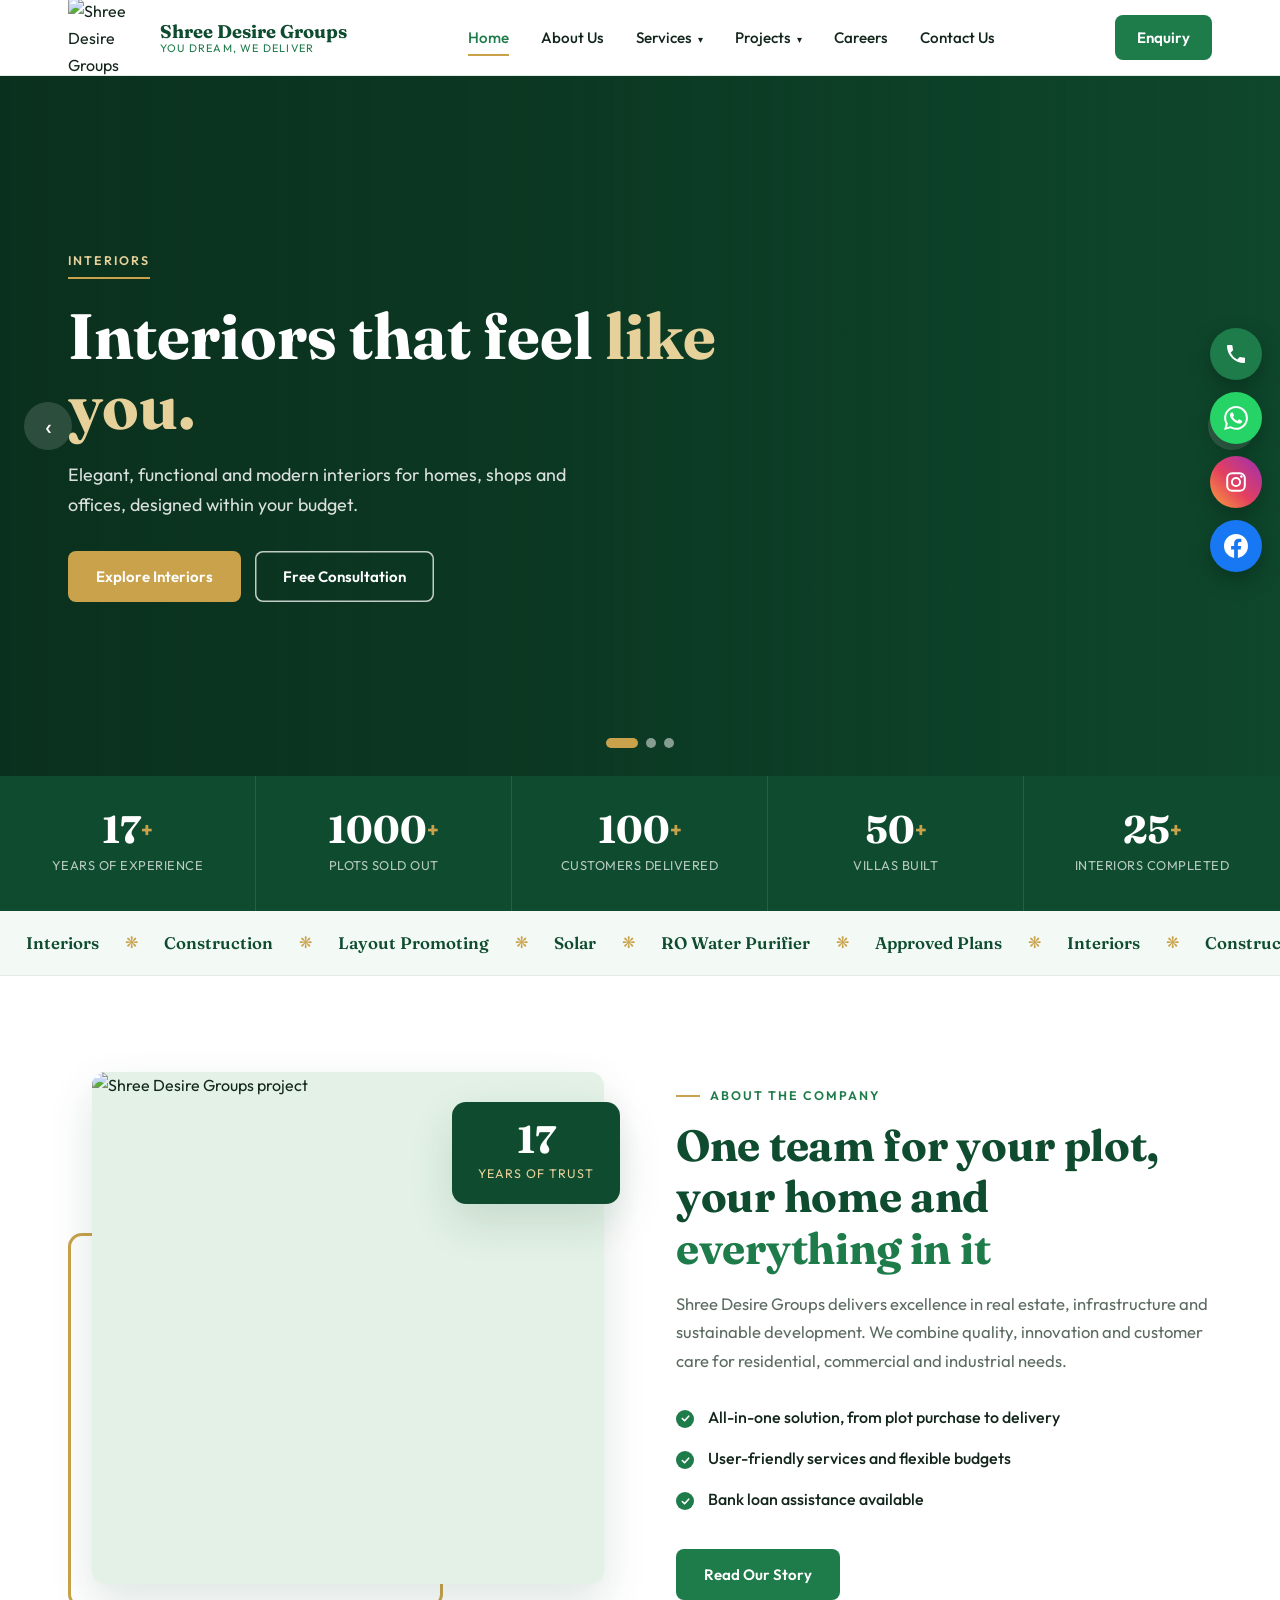
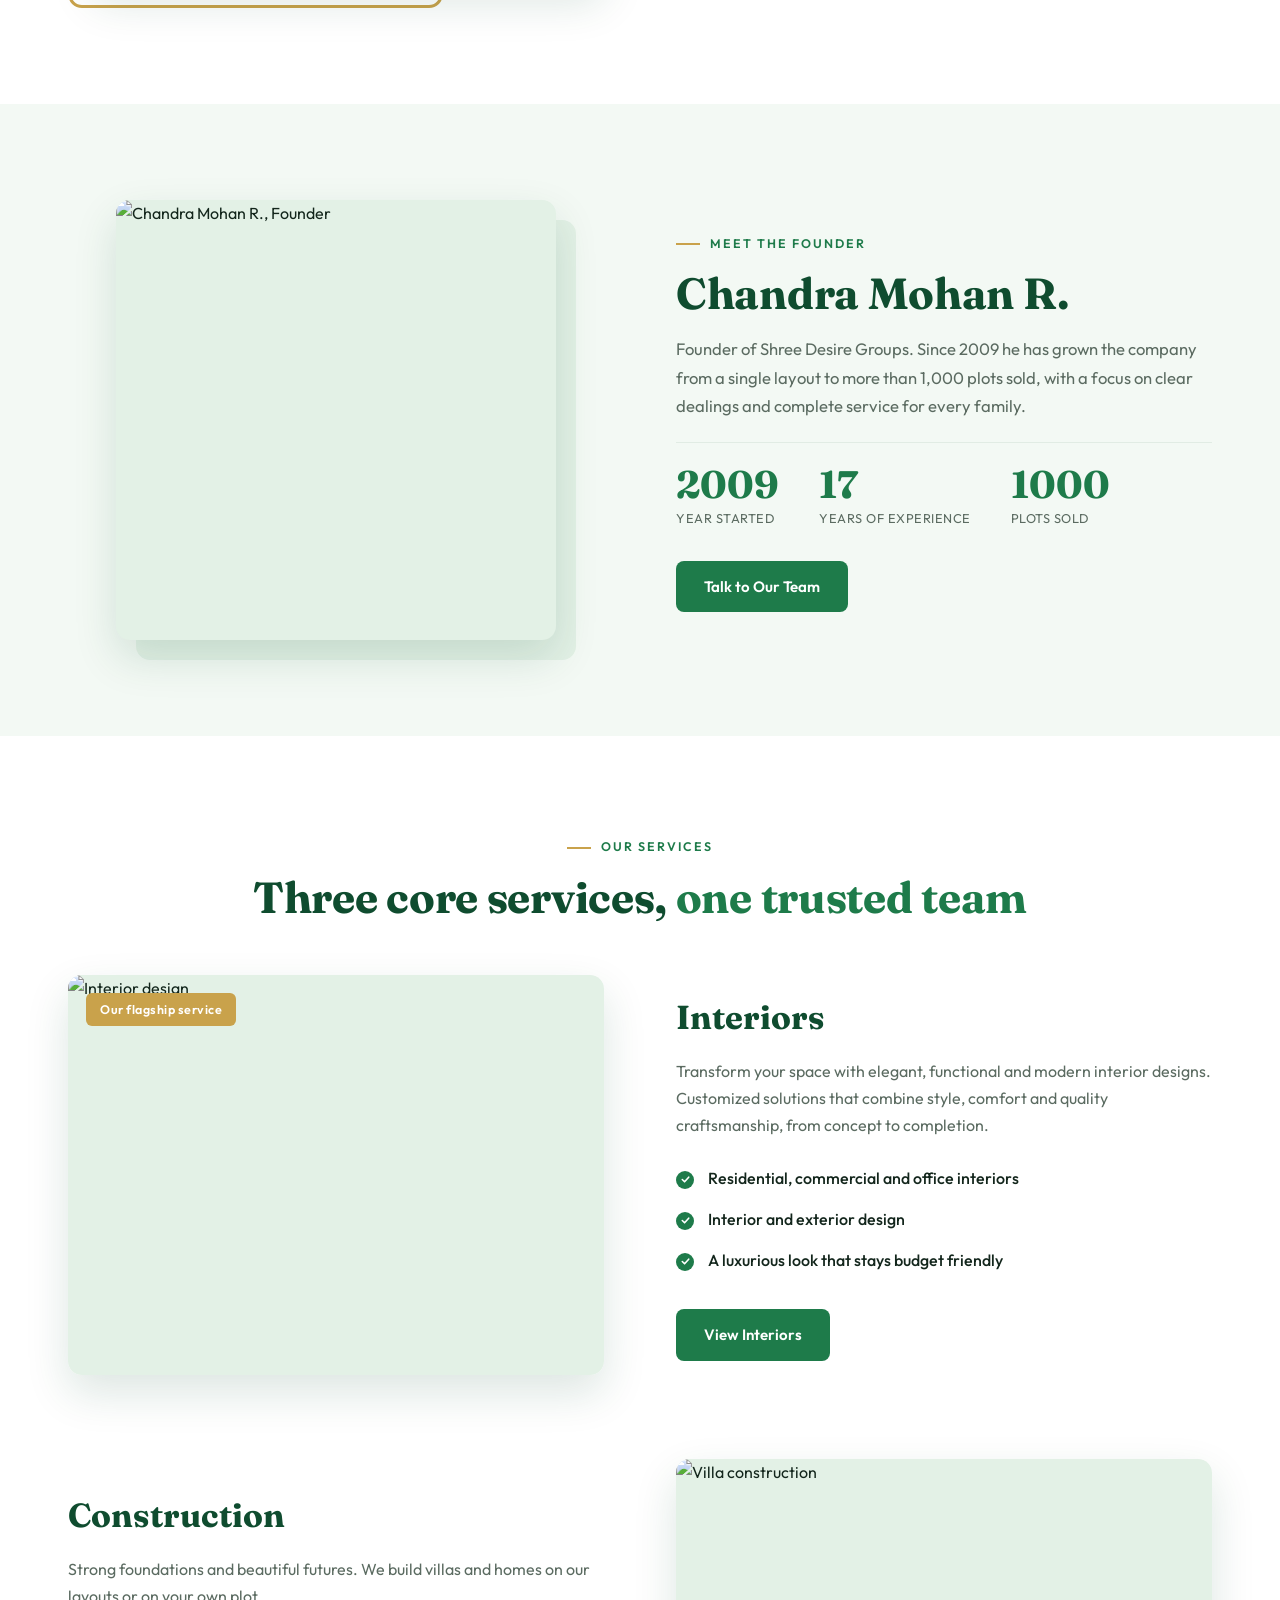
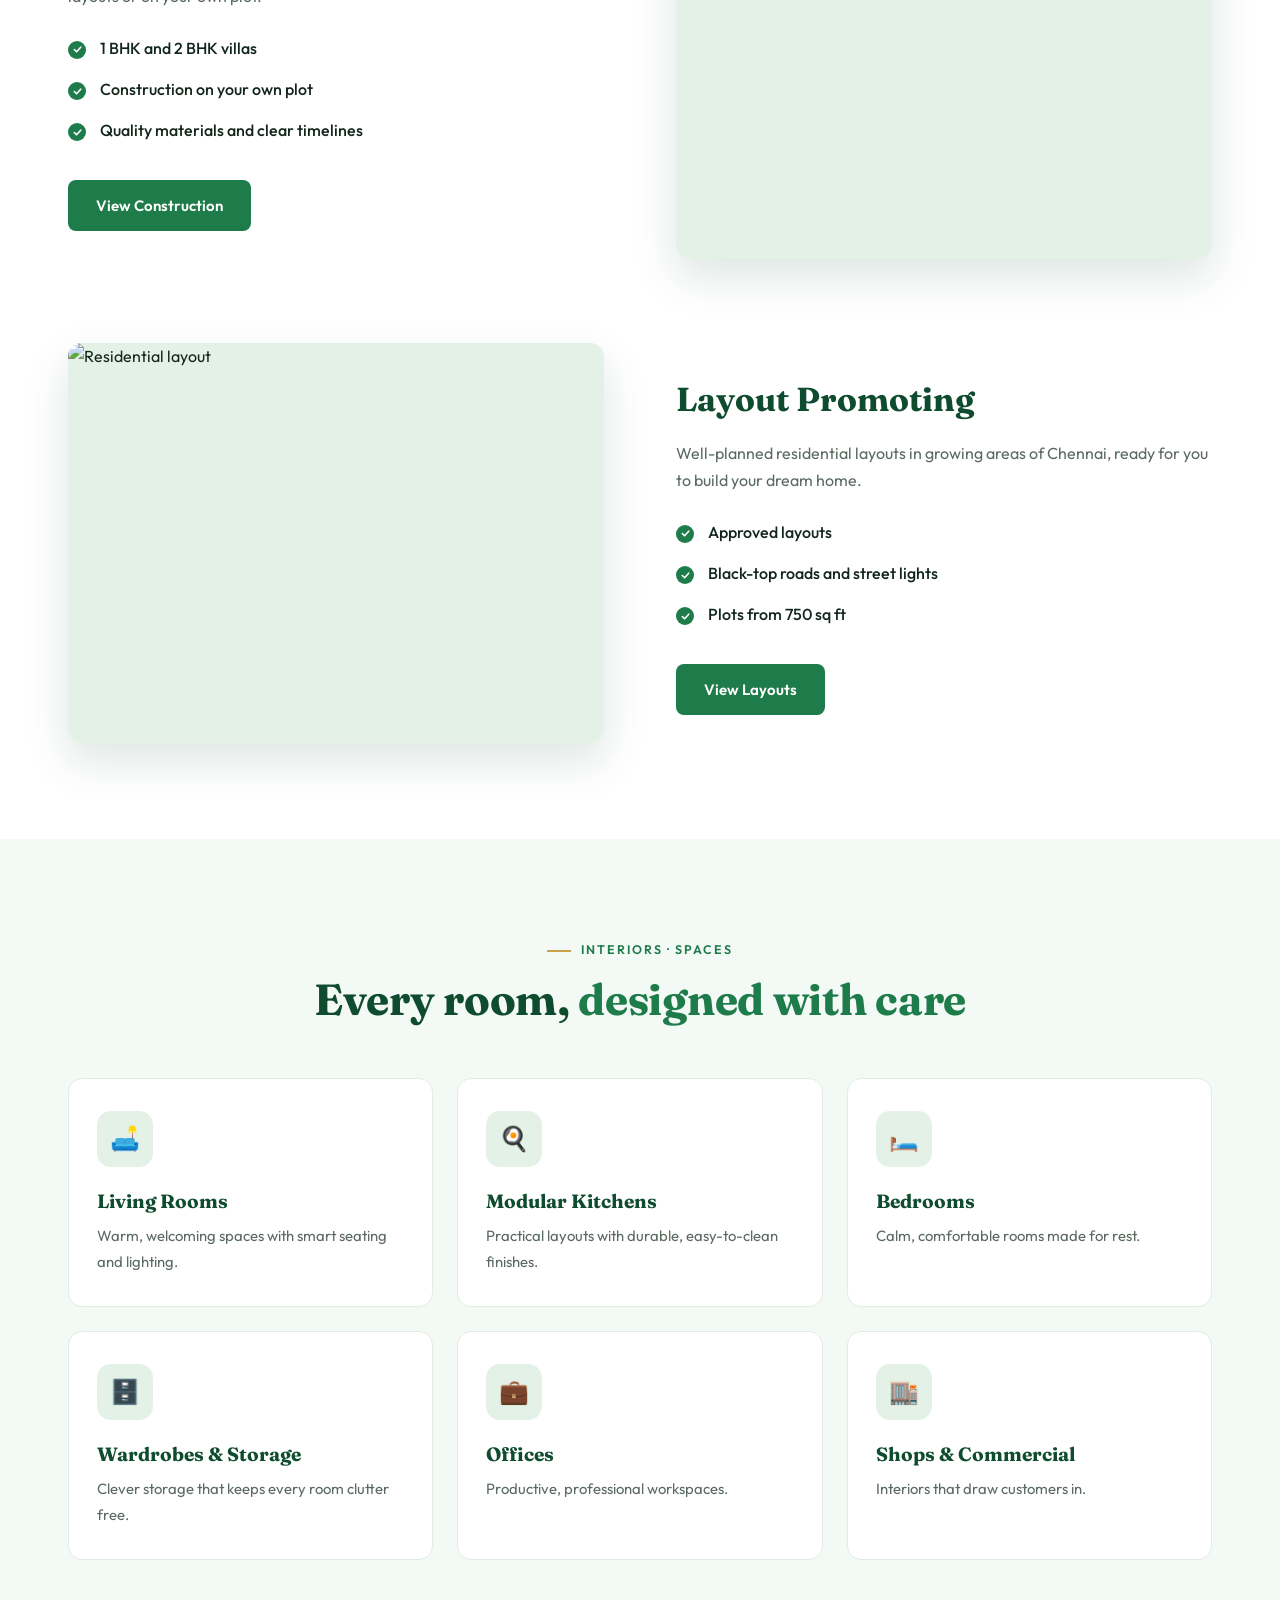
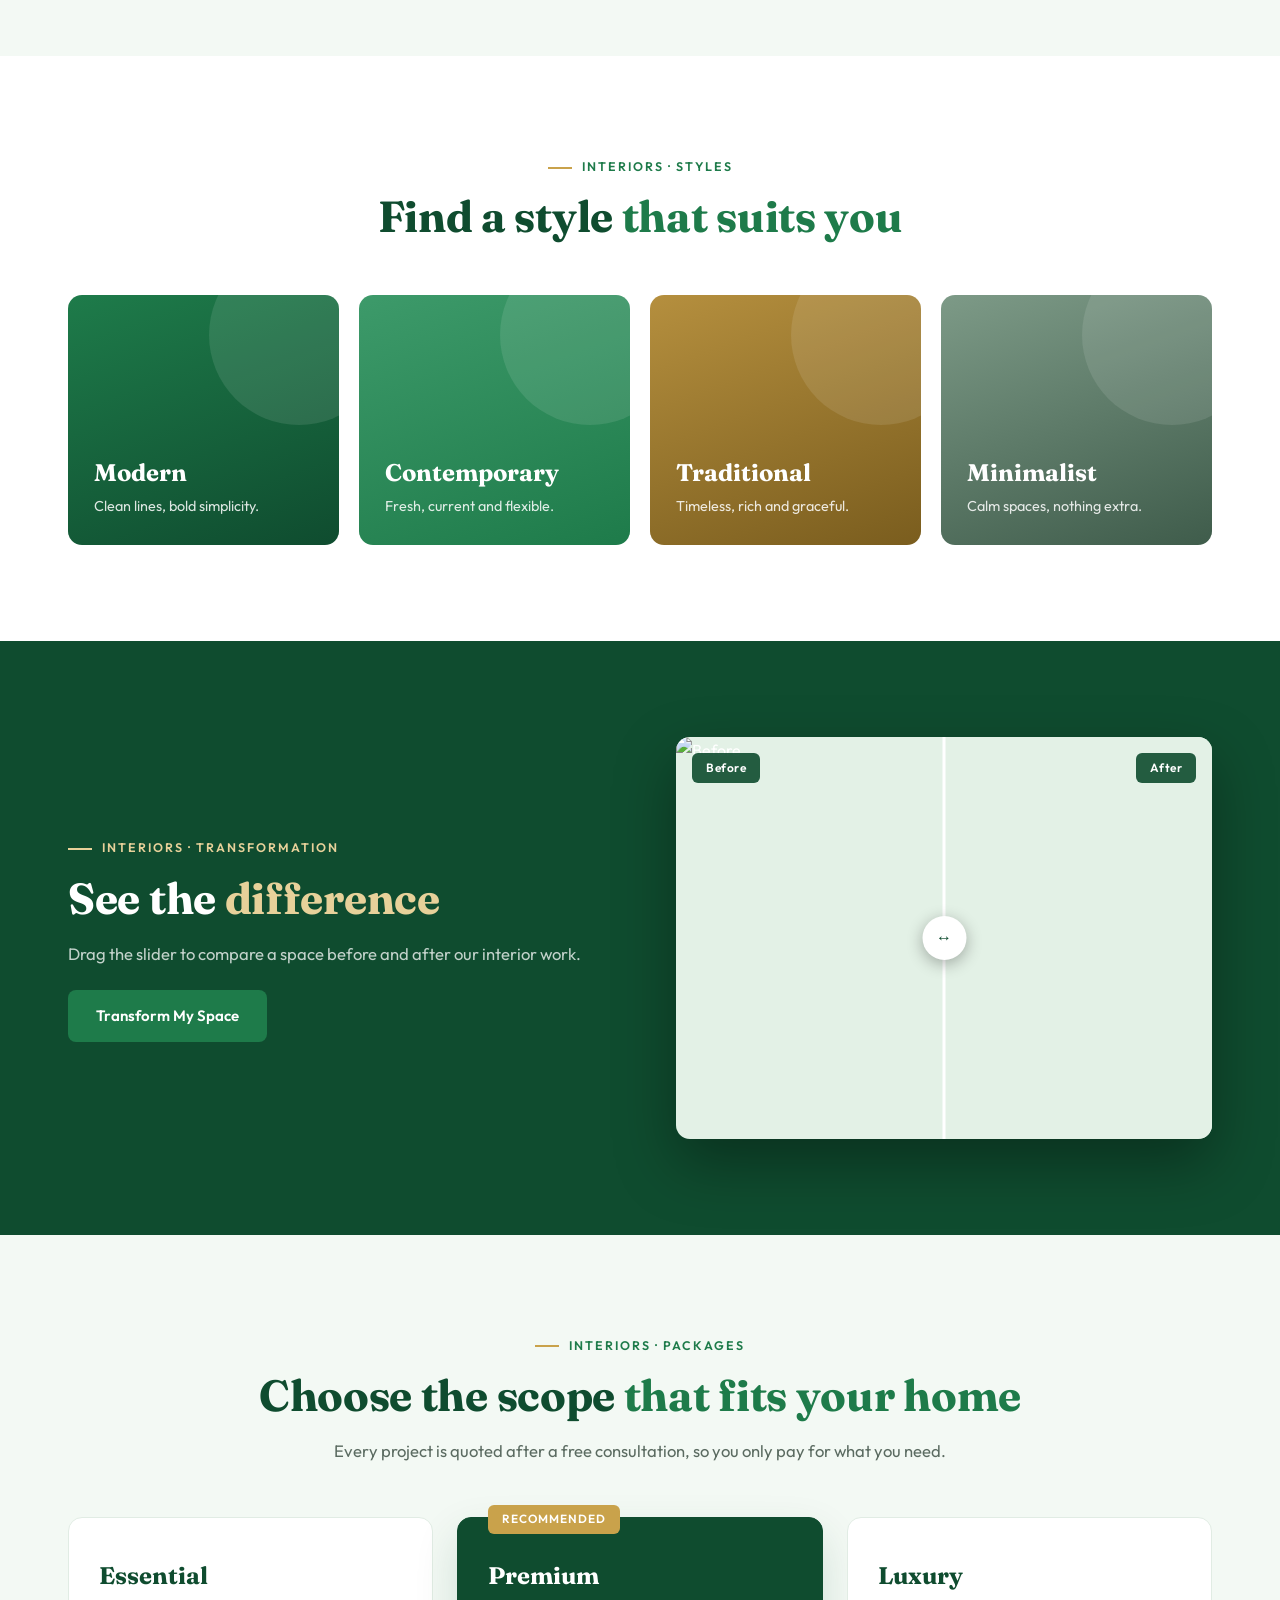
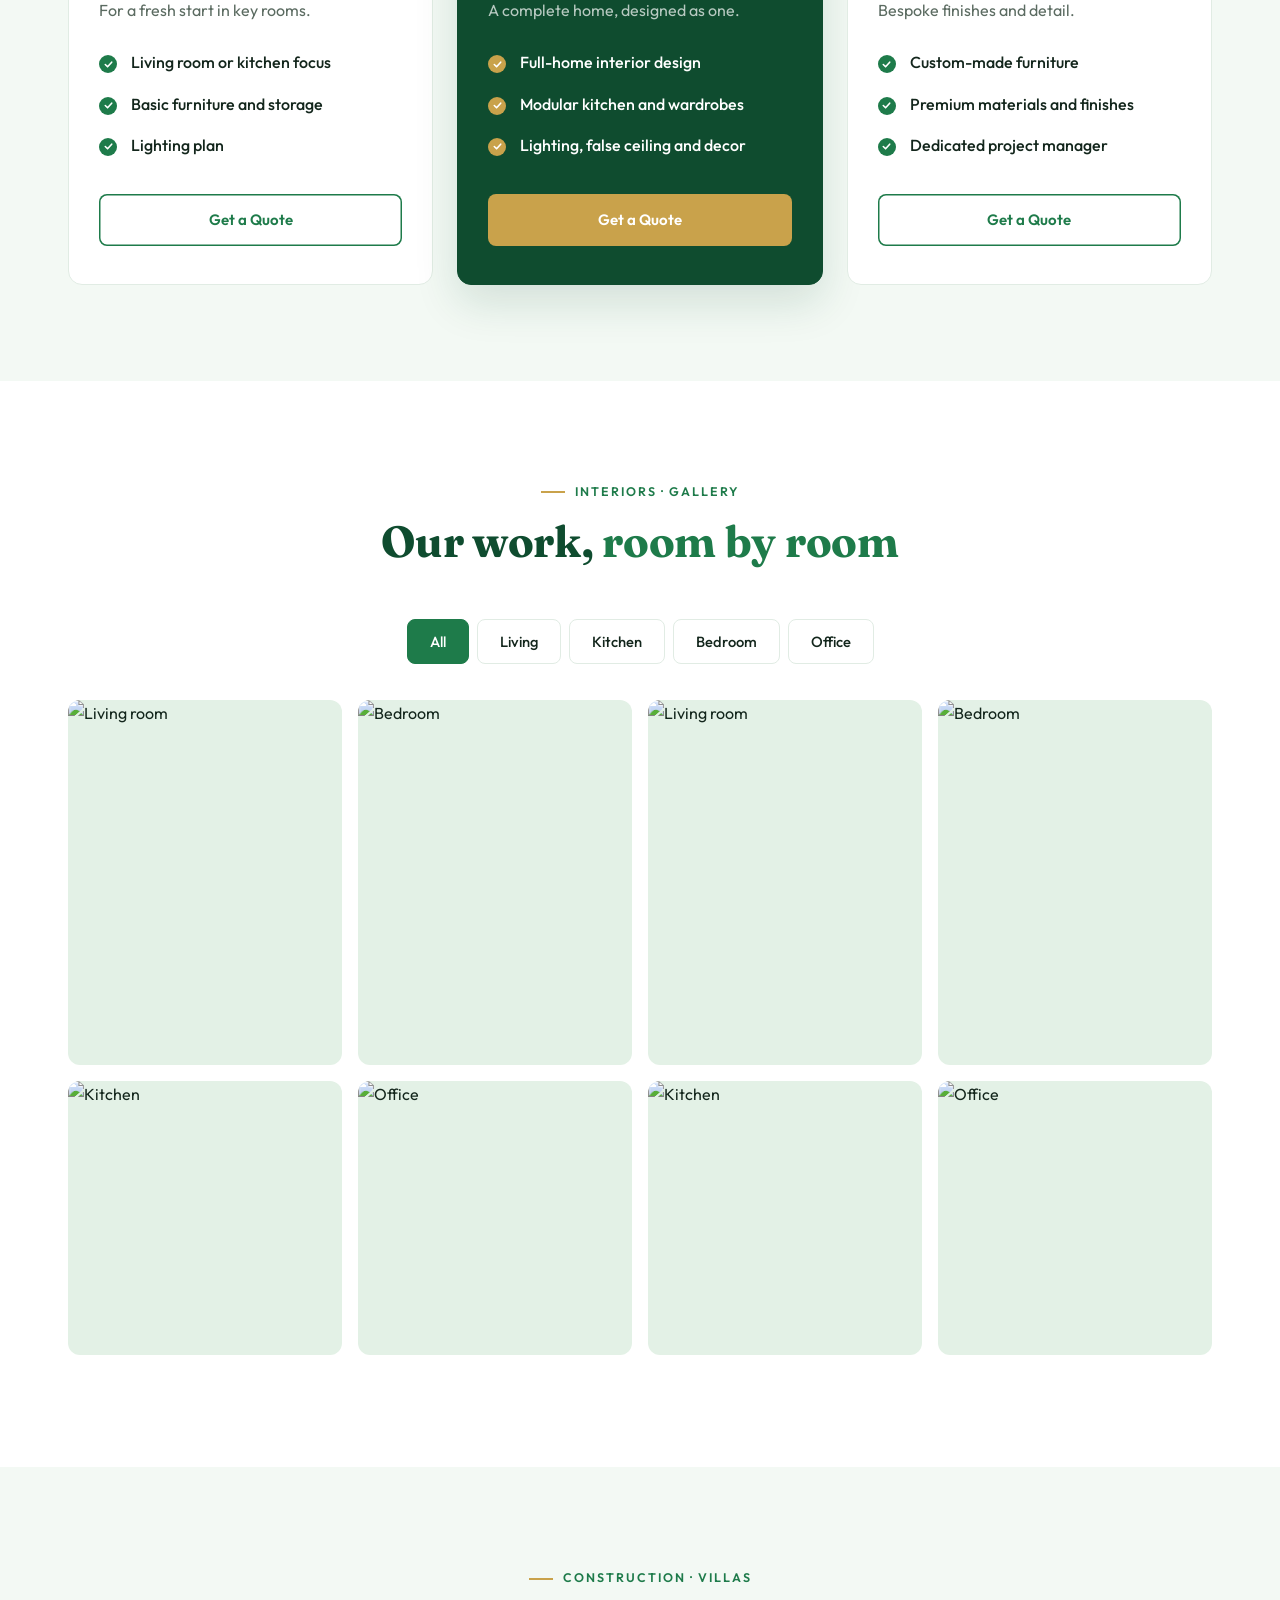
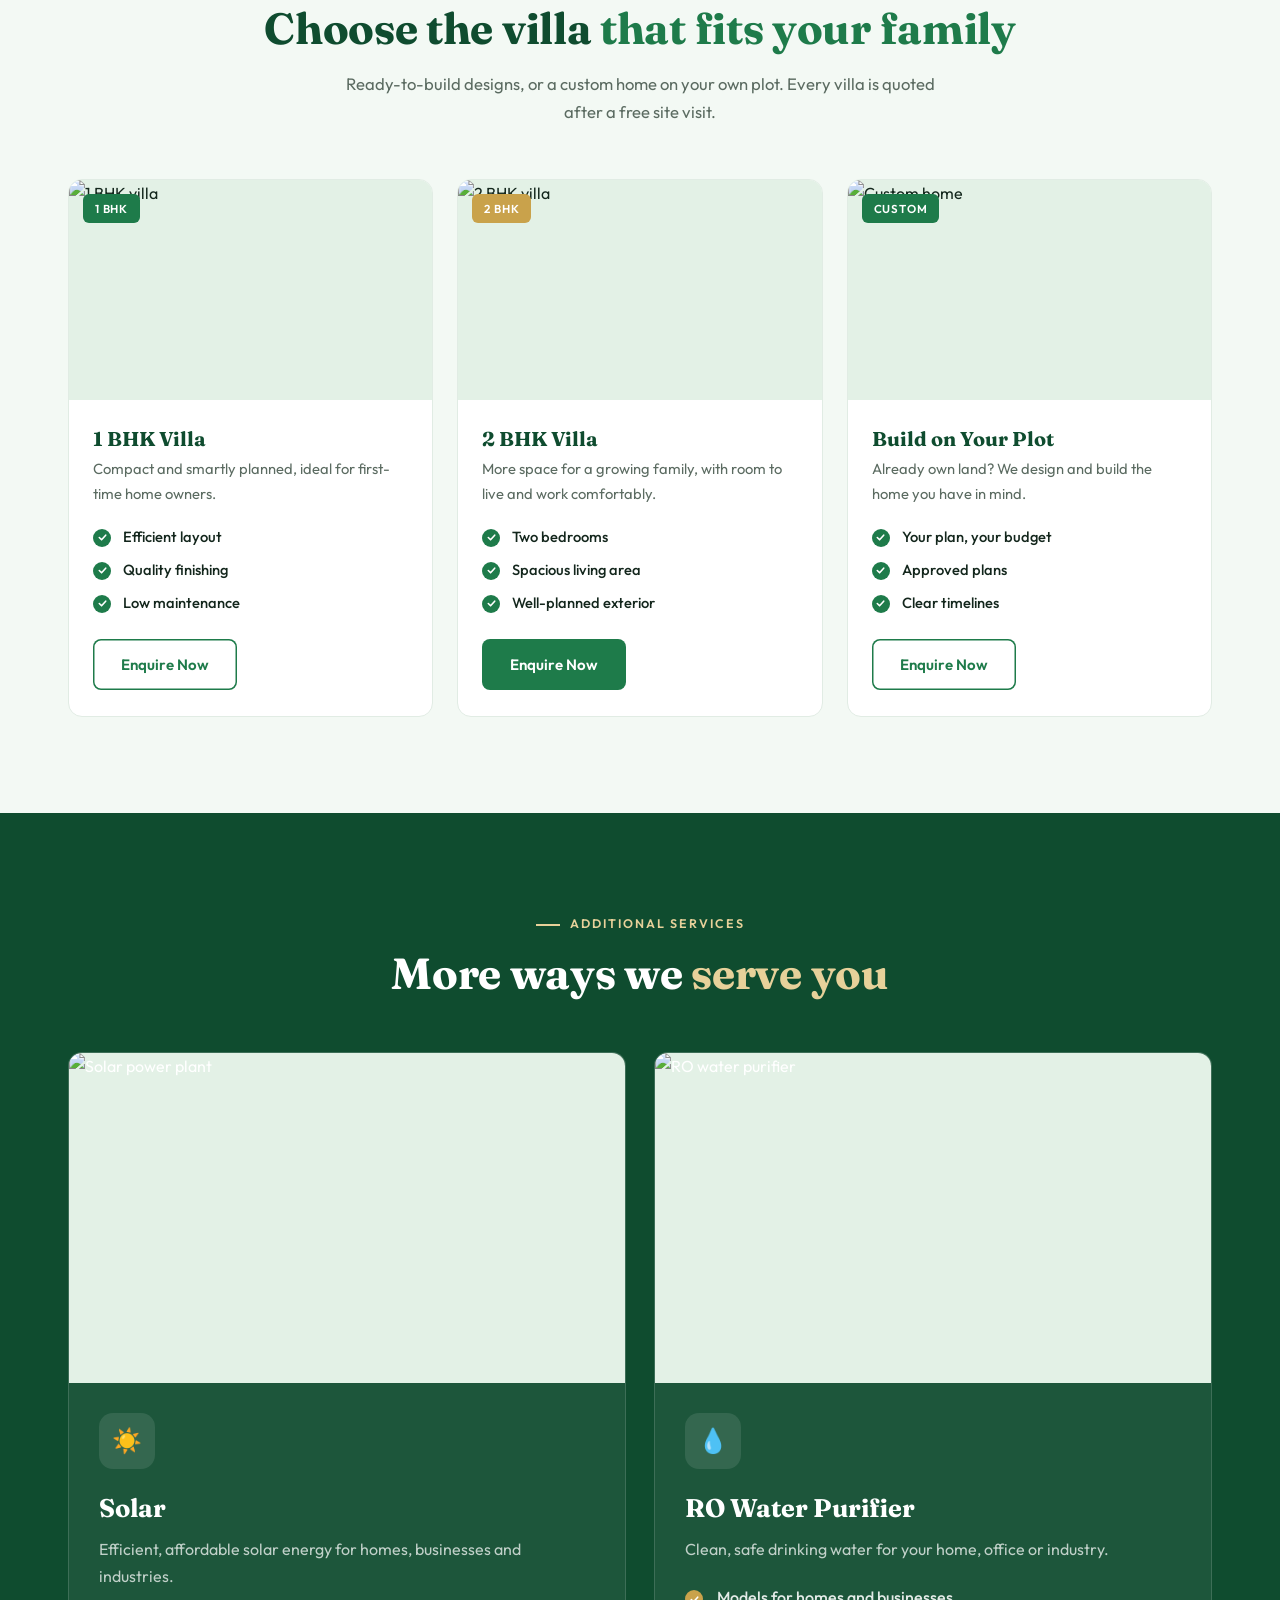
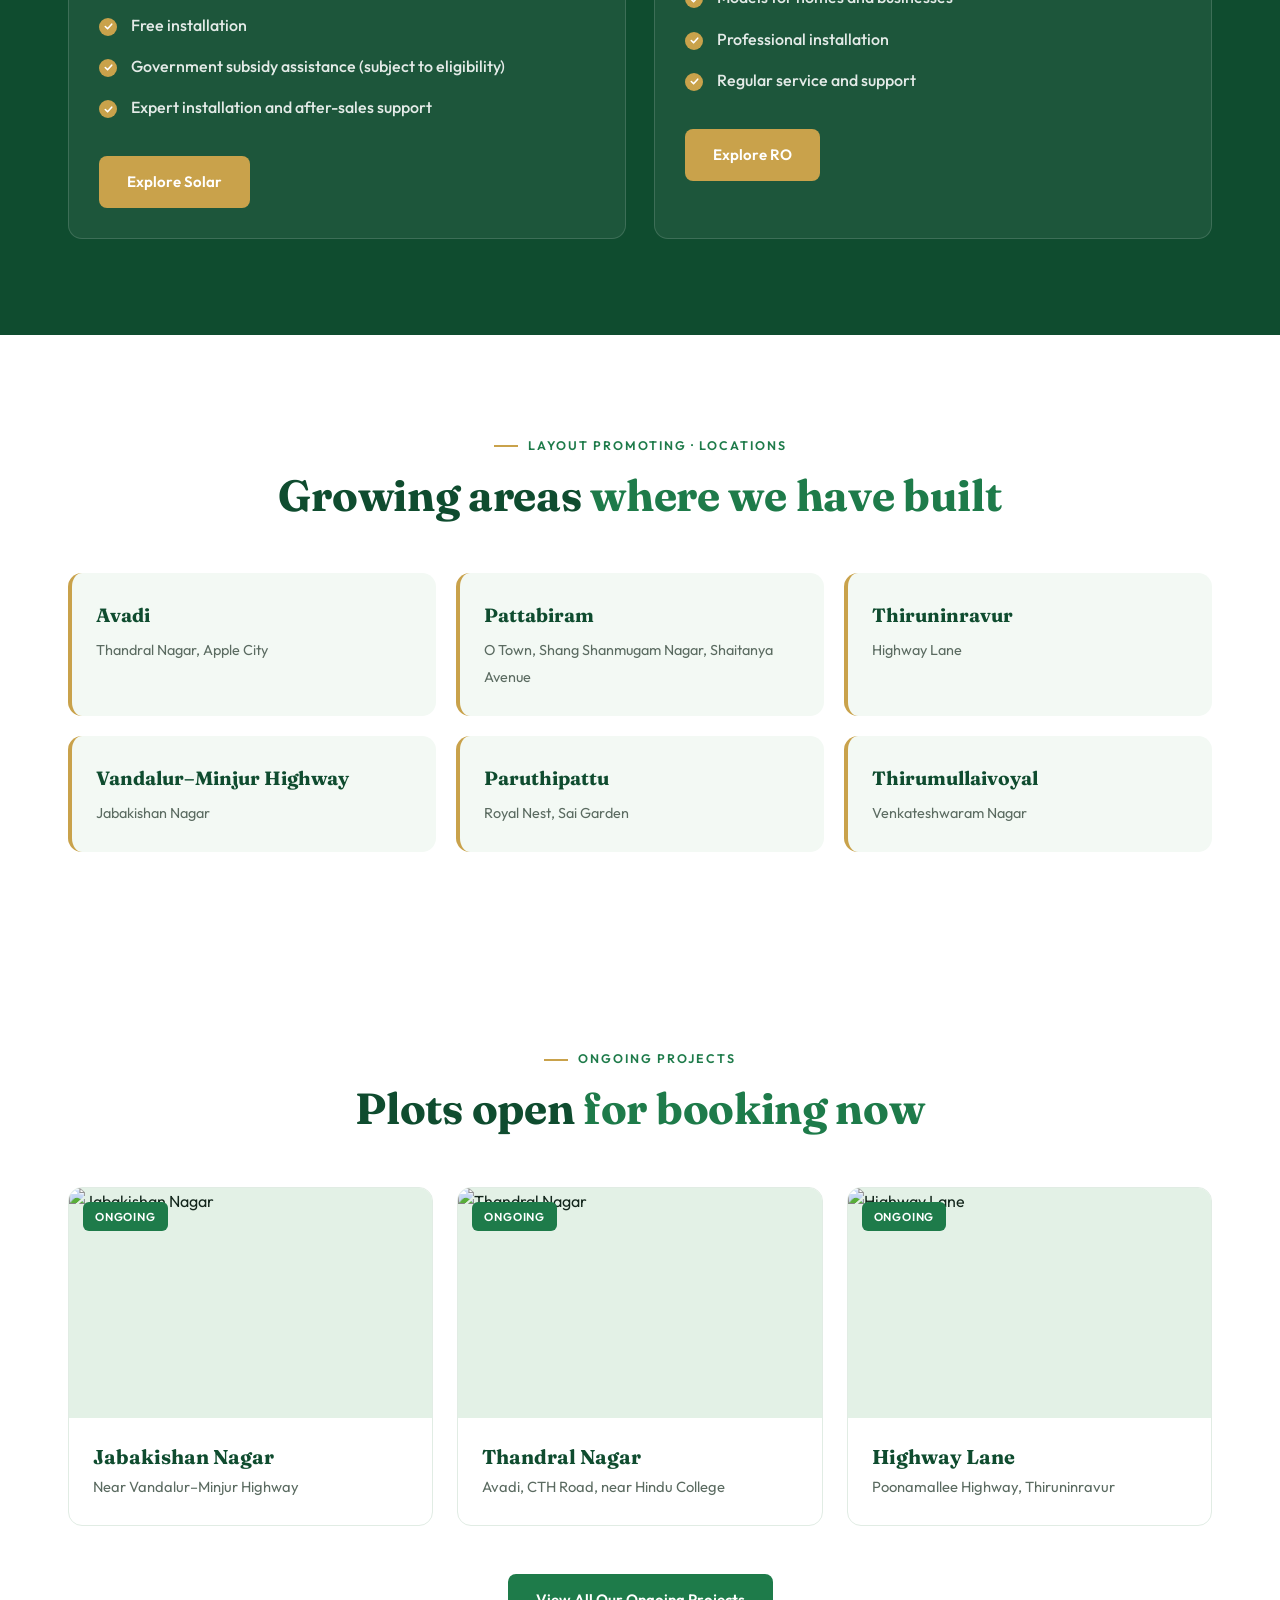
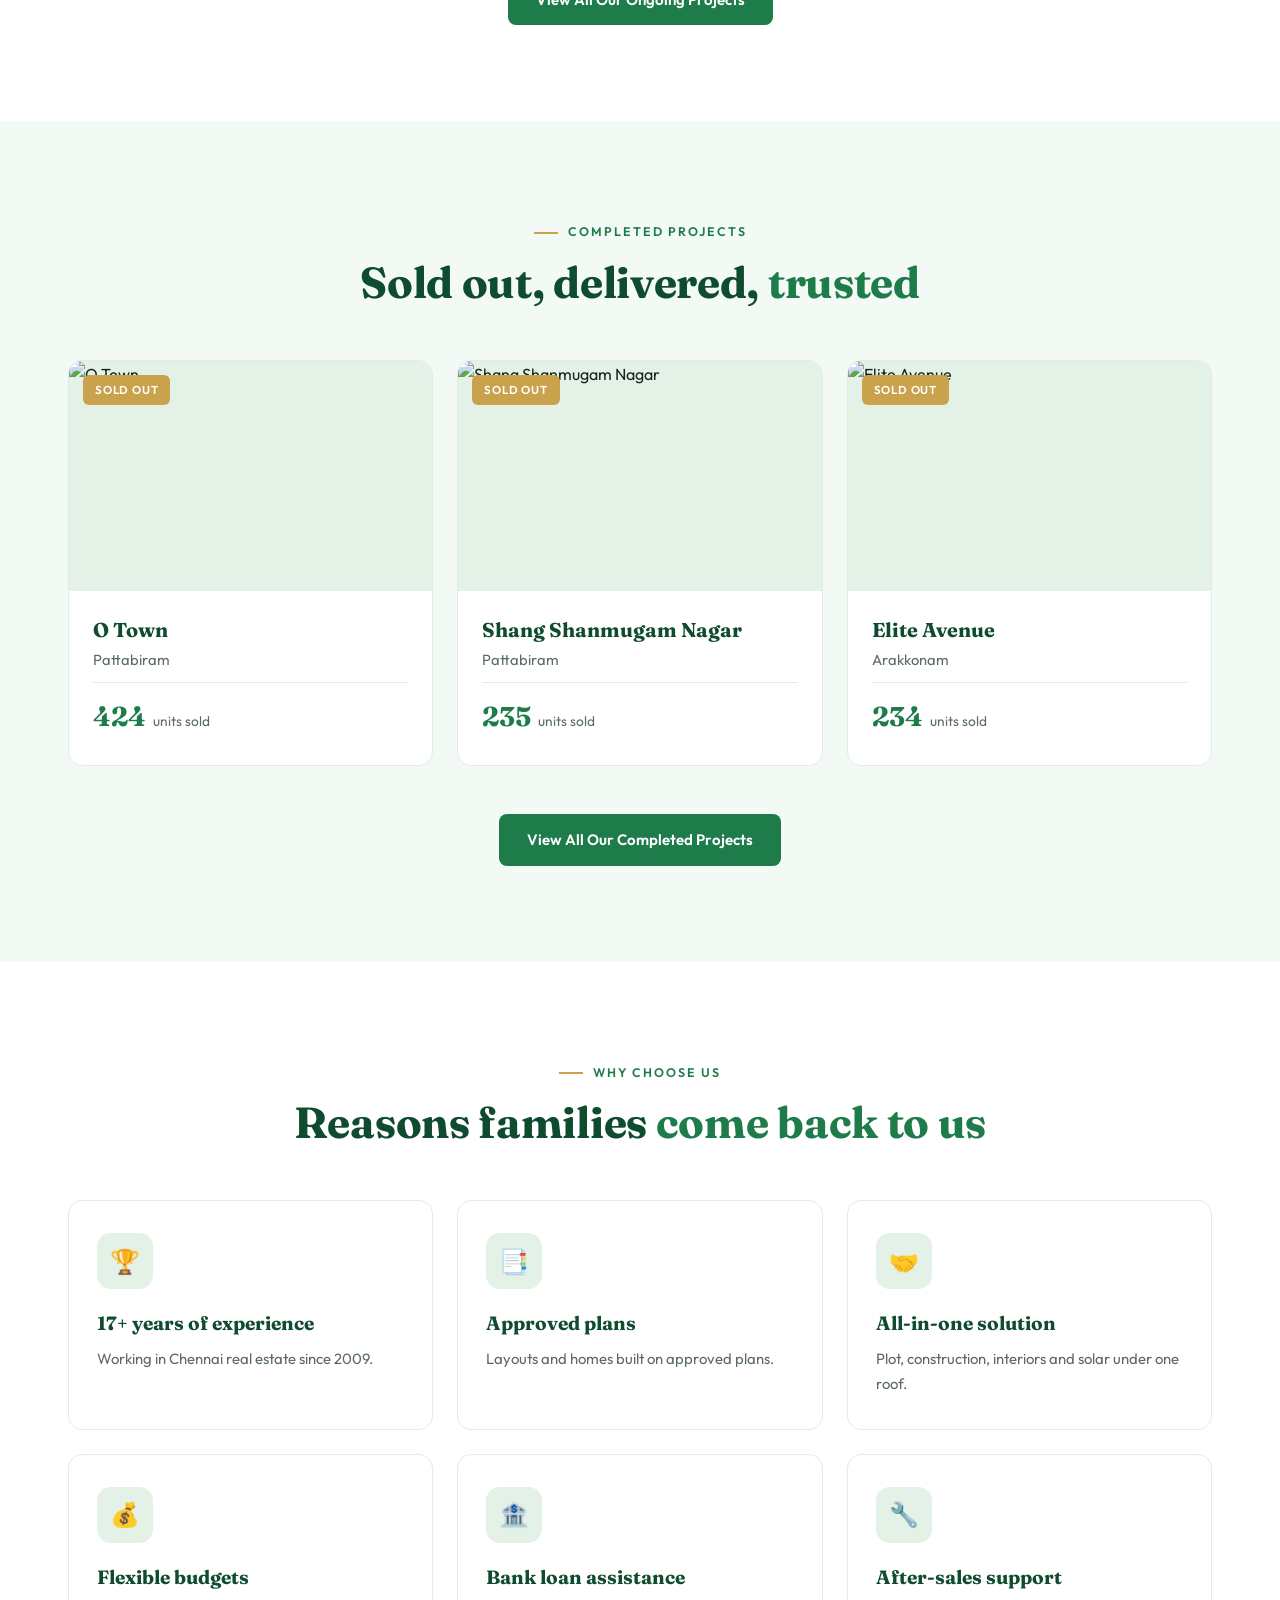
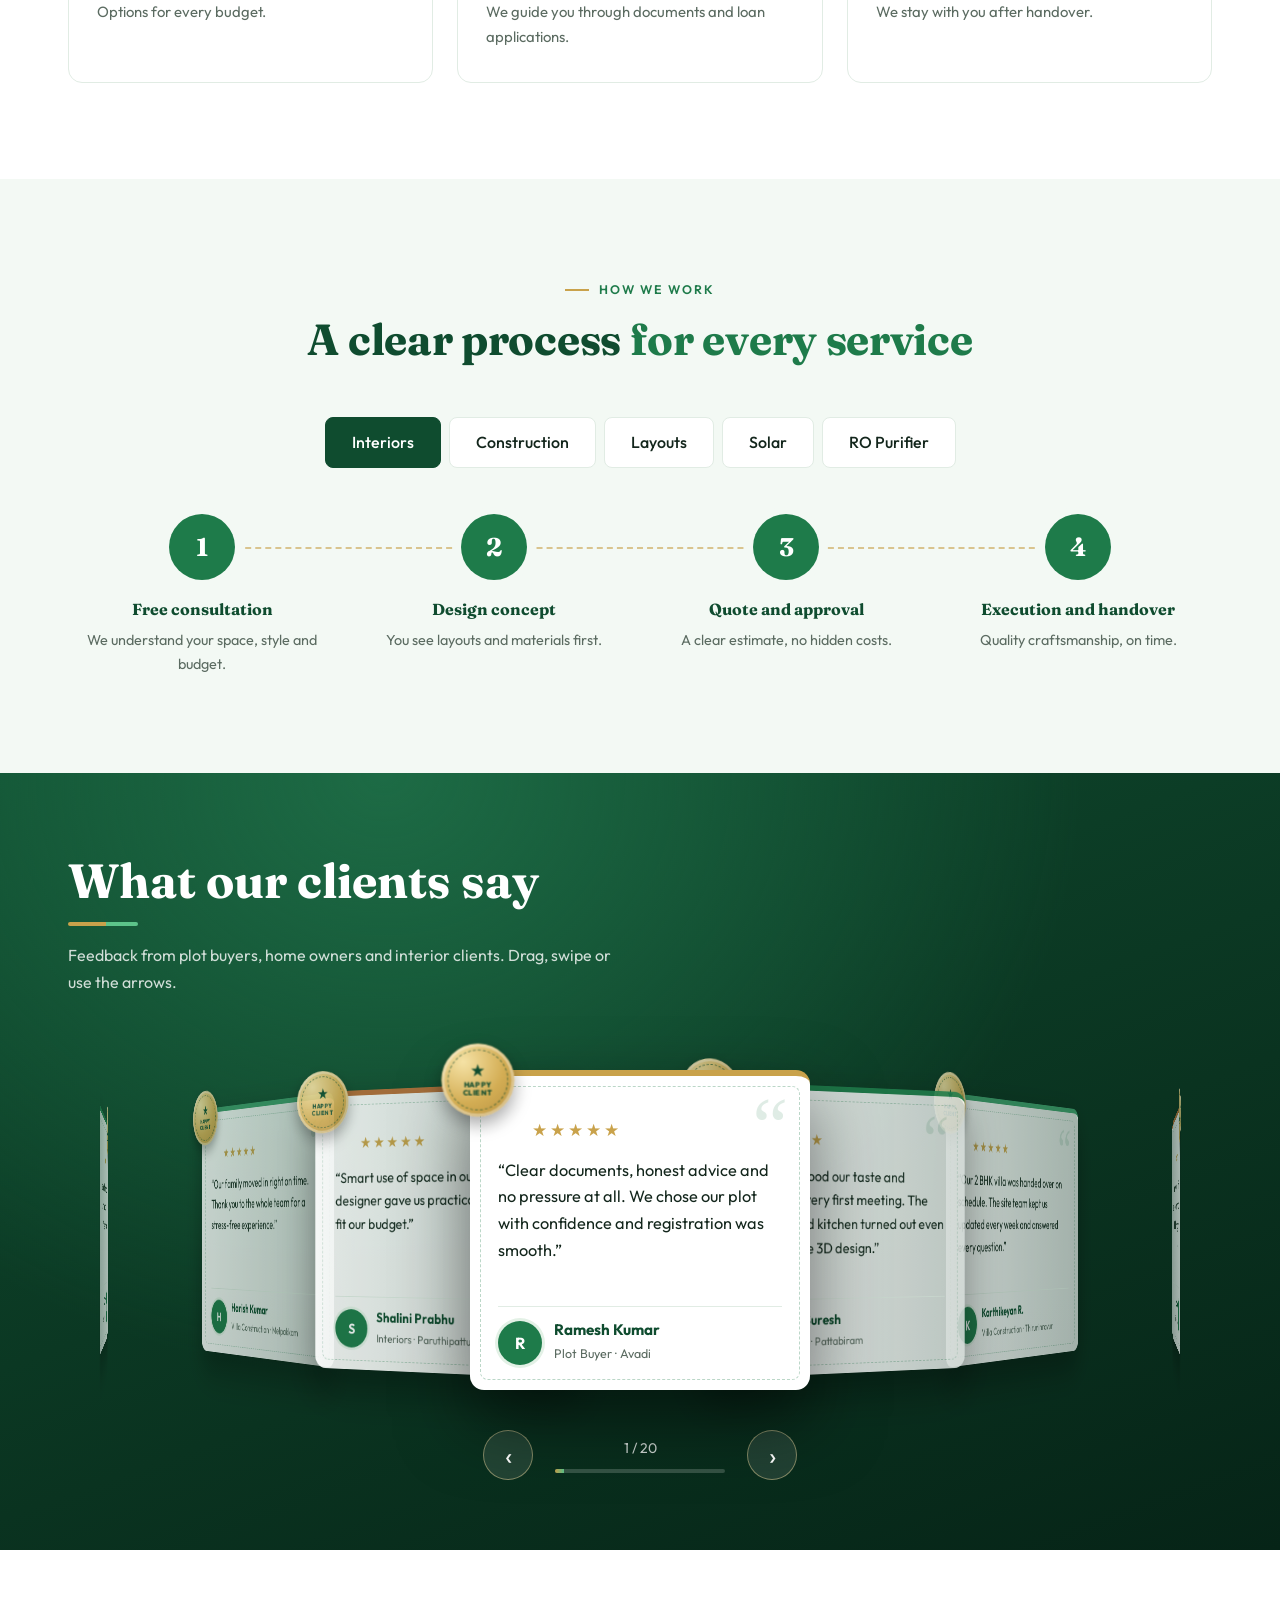
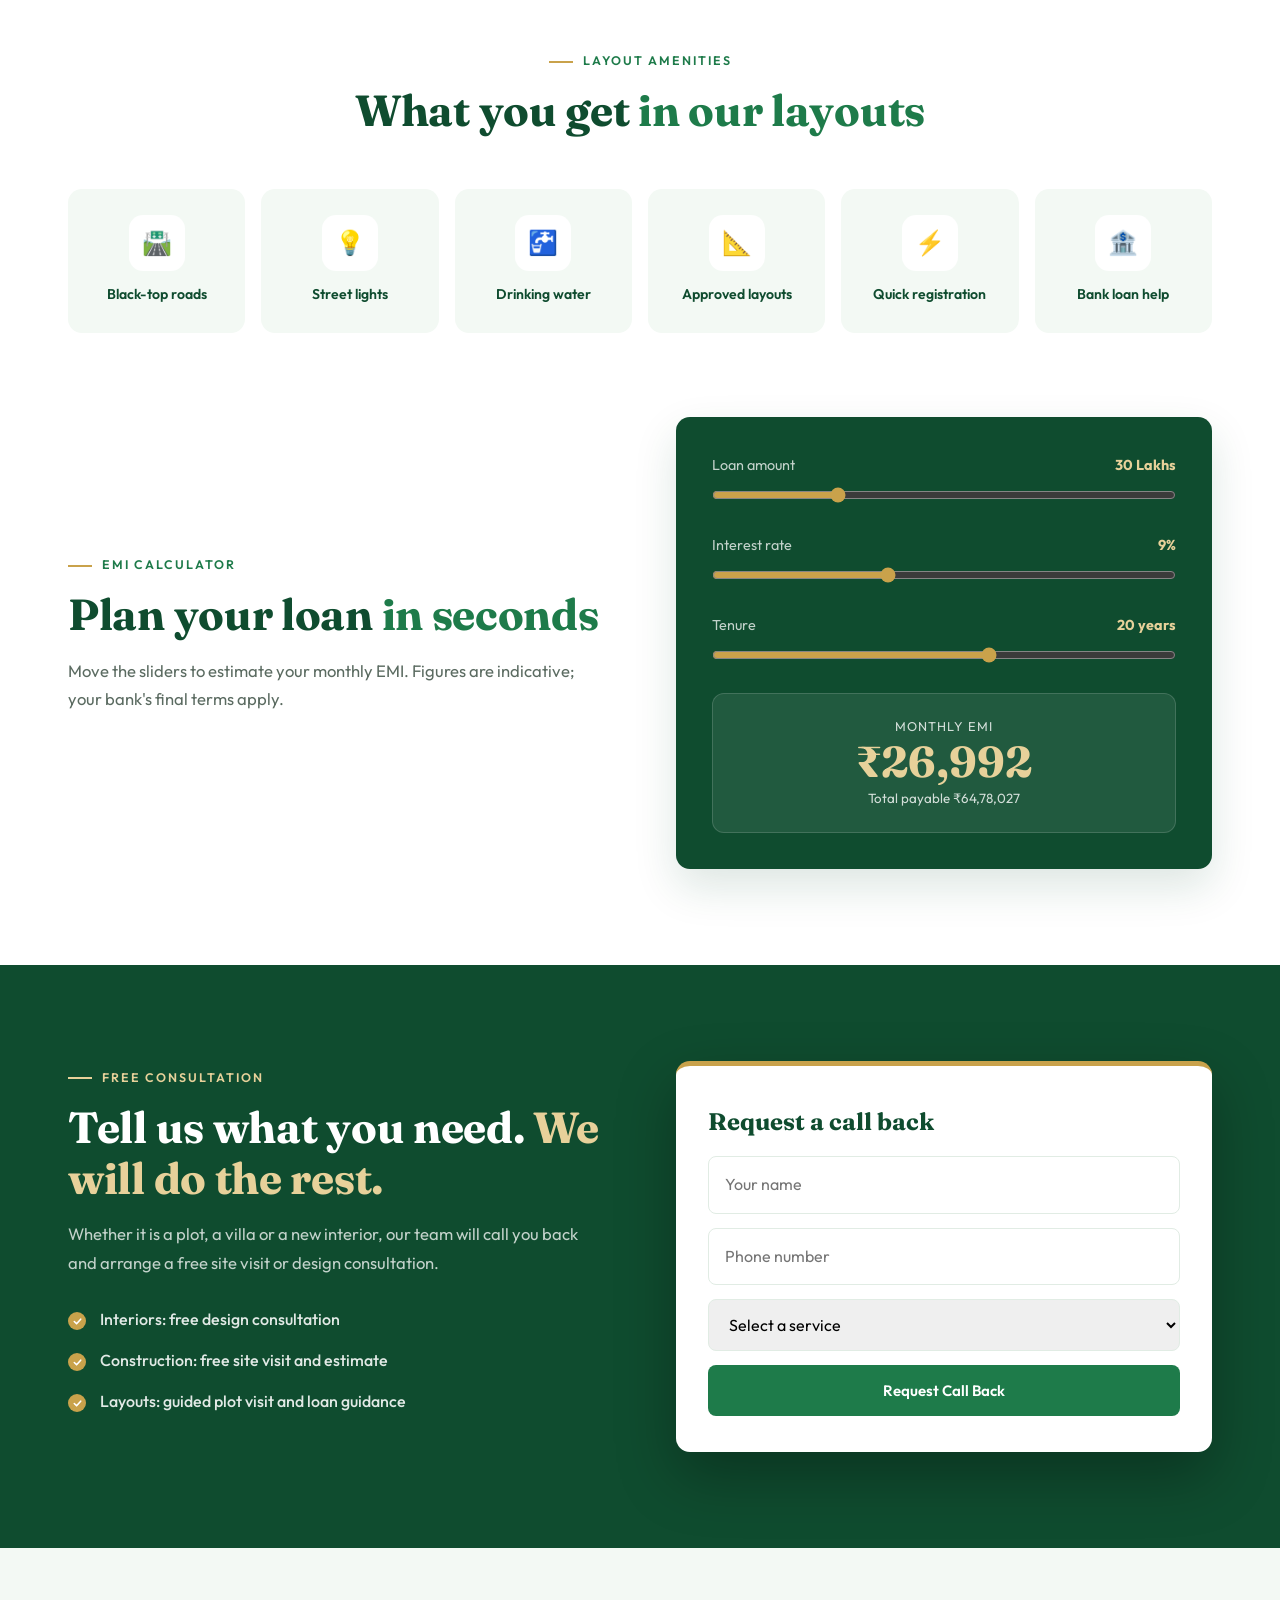
==== index.html @ 5e842343 "Add files via upload" ====
<!DOCTYPE html>
<html lang="en">
<head>
<meta charset="UTF-8">
<meta name="viewport" content="width=device-width, initial-scale=1">
<title>Shree Desire Groups | Interiors, Construction & Layouts in Chennai</title>
<meta name="description" content="Shree Desire Groups: interiors, construction and layout promoting in Chennai, plus solar and RO water purifiers. 17+ years, 1,000+ plots sold.">
<link rel="preconnect" href="https://fonts.googleapis.com">
<link rel="preconnect" href="https://fonts.gstatic.com" crossorigin>
<link href="https://fonts.googleapis.com/css2?family=Fraunces:opsz,wght@9..144,600;9..144,800&family=Outfit:wght@400;500;600;700&display=swap" rel="stylesheet">
<link rel="stylesheet" href="css/style.css">
</head>
<body>
<div id="preloader"><div class="pre"><img src="images/logo.png" alt="Shree Desire Groups"><div class="pre-bar"><span></span></div></div></div>
<div class="progress" id="progress"></div><div class="glow" id="glow"></div>

<!-- HEADER -->
<header class="hdr" id="header">
  <a href="index.html" class="brand">
    <img src="images/logo.png" alt="Shree Desire Groups logo">
    <span><b>Shree Desire Groups</b><small>You Dream, We Deliver</small></span>
  </a>
  <nav class="nav" id="nav">
    <a href="index.html" class="active">Home</a>
    <a href="about.html">About Us</a>
    <div class="dd"><a href="">Services <i>▾</i></a>
      <div class="dd-menu"><a href="interiors.html">Interiors</a><a href="construction.html">Construction</a><a href="layout-promoting.html">Layout Promoting</a></div></div>
    <div class="dd"><a href="projects.html">Projects <i>▾</i></a>
      <div class="dd-menu"><a href="ongoing-projects.html">Ongoing Projects</a><a href="completed-projects.html">Completed Projects</a></div></div>
    <a href="careers.html">Careers</a>
    <a href="contact.html">Contact Us</a>
  </nav>
  <div class="hdr-act"><button class="btn sm" data-open-enquiry data-magnet>Enquiry</button><button class="burger" id="burger" aria-label="Menu"><span></span><span></span><span></span></button></div>
</header>

<!-- BANNER -->
<section class="hero" id="banner">
  <div class="slide on" style="--img:url('../images/banner-1.jpg')"><div class="shade"></div><div class="copy"><span class="pill">Interiors</span><h1>Interiors that feel <em>like you.</em></h1><p>Elegant, functional and modern interiors for homes, shops and offices, designed within your budget.</p><div class="row"><a href="interiors.html" class="btn">Explore Interiors</a><button class="btn ghost-w" data-open-enquiry>Free Consultation</button></div></div></div>
  <div class="slide" style="--img:url('../images/banner-2.jpg')"><div class="shade"></div><div class="copy"><span class="pill">Construction</span><h1>Villas built <em>to your budget.</em></h1><p>1 BHK and 2 BHK villas, from plot purchase to key handover.</p><div class="row"><a href="construction.html" class="btn">Explore Construction</a><button class="btn ghost-w" data-open-enquiry>Book a Site Visit</button></div></div></div>
  <div class="slide" style="--img:url('../images/banner-3.jpg')"><div class="shade"></div><div class="copy"><span class="pill">Layout Promoting</span><h1>Own a plot. <em>Build a legacy.</em></h1><p>Approved layouts with black-top roads, street lights and drinking water.</p><div class="row"><a href="ongoing-projects.html" class="btn">View Ongoing Projects</a><button class="btn ghost-w" data-open-enquiry>Enquire Now</button></div></div></div>
  
  <button class="arr prev" id="prev" aria-label="Previous">‹</button><button class="arr next" id="next" aria-label="Next">›</button>
  <div class="dots" id="dots"></div>
</section>

<!-- STATS -->
<section class="stats">
  <div class="stat" data-r="up"><b data-count="17">0</b><sup>+</sup><span>Years of experience</span></div>
  <div class="stat" data-r="up" style="--d:.1s"><b data-count="1000">0</b><sup>+</sup><span>Plots sold out</span></div>
  <div class="stat" data-r="up" style="--d:.2s"><b data-count="100">0</b><sup>+</sup><span>Customers delivered</span></div>
  <div class="stat" data-r="up" style="--d:.3s"><b data-count="50">0</b><sup>+</sup><span>Villas built</span></div>
  <div class="stat" data-r="up" style="--d:.4s"><b data-count="25">0</b><sup>+</sup><span>Interiors completed</span></div>
</section>

<div class="marq"><div class="marq-t">
  <span>Interiors</span><i>❋</i><span>Construction</span><i>❋</i><span>Layout Promoting</span><i>❋</i><span>Solar</span><i>❋</i><span>RO Water Purifier</span><i>❋</i><span>Approved Plans</span><i>❋</i>
  <span>Interiors</span><i>❋</i><span>Construction</span><i>❋</i><span>Layout Promoting</span><i>❋</i><span>Solar</span><i>❋</i><span>RO Water Purifier</span><i>❋</i><span>Approved Plans</span><i>❋</i>
</div></div>

<!-- ABOUT -->
<section class="sec" id="about"><span class="blob b1" data-par="0.08"></span>
  <div class="wrap two">
    <div class="morph-wrap" data-r="left"><img class="morph" src="images/about-company.jpg" alt="Shree Desire Groups project"><div class="float-card"><b data-count="17">0</b><span>years of trust</span></div></div>
    <div data-r="right">
      <span class="eyebrow">About the Company</span>
      <h2 class="h2">One team for your plot, your home and <em>everything in it</em></h2>
      <p class="lead">Shree Desire Groups delivers excellence in real estate, infrastructure and sustainable development. We combine quality, innovation and customer care for residential, commercial and industrial needs.</p>
      <ul class="ticks"><li>All-in-one solution, from plot purchase to delivery</li><li>User-friendly services and flexible budgets</li><li>Bank loan assistance available</li></ul>
      <a href="about.html" class="btn">Read Our Story</a>
    </div>
  </div>
</section>

<!-- FOUNDER -->
<section class="sec mint"><div class="wrap two rev">
  <div data-r="left">
    <span class="eyebrow">Meet the Founder</span>
    <h2 class="h2">Chandra Mohan R.</h2>
    <p class="lead">Founder of Shree Desire Groups. Since 2009 he has grown the company from a single layout to more than 1,000 plots sold, with a focus on clear dealings and complete service for every family.</p>
    <div class="facts"><div><b data-count="2009">0</b><span>Year started</span></div><div><b data-count="17">0</b><span>Years of experience</span></div><div><b data-count="1000">0</b><span>Plots sold</span></div></div>
    <button class="btn" data-open-enquiry data-magnet>Talk to Our Team</button>
  </div>
  <div class="founder-pic" data-r="zoom"><img src="images/founder.jpg" alt="Chandra Mohan R., Founder"></div>
</div></section>

<!-- SERVICES -->
<section class="sec" id="services">
  <div class="wrap">
    <div class="sh" data-r="up"><span class="eyebrow">Our Services</span><h2 class="h2">Three core services, <em>one trusted team</em></h2></div>
    <article class="srow"><div class="simg" data-r="left"><img src="images/service-interiors.jpg" alt="Interior design"><span class="flag">Our flagship service</span></div>
      <div data-r="right"><h3>Interiors</h3><p>Transform your space with elegant, functional and modern interior designs. Customized solutions that combine style, comfort and quality craftsmanship, from concept to completion.</p><ul class="ticks"><li>Residential, commercial and office interiors</li><li>Interior and exterior design</li><li>A luxurious look that stays budget friendly</li></ul><a href="interiors.html" class="btn">View Interiors</a></div></article>
    <article class="srow flip"><div class="simg" data-r="right"><img src="images/service-construction.jpg" alt="Villa construction"></div>
      <div data-r="left"><h3>Construction</h3><p>Strong foundations and beautiful futures. We build villas and homes on our layouts or on your own plot.</p><ul class="ticks"><li>1 BHK and 2 BHK villas</li><li>Construction on your own plot</li><li>Quality materials and clear timelines</li></ul><a href="construction.html" class="btn">View Construction</a></div></article>
    <article class="srow"><div class="simg" data-r="left"><img src="images/service-layout.jpg" alt="Residential layout"></div>
      <div data-r="right"><h3>Layout Promoting</h3><p>Well-planned residential layouts in growing areas of Chennai, ready for you to build your dream home.</p><ul class="ticks"><li>Approved layouts</li><li>Black-top roads and street lights</li><li>Plots from 750 sq ft</li></ul><a href="layout-promoting.html" class="btn">View Layouts</a></div></article>
  </div>
</section>

<!-- INTERIORS 1: SPACES -->
<section class="sec mint" id="interiors"><span class="blob b2" data-par="-0.06"></span>
  <div class="wrap">
    <div class="sh" data-r="up"><span class="eyebrow">Interiors · Spaces</span><h2 class="h2">Every room, <em>designed with care</em></h2></div>
    <div class="grid3">
      <div class="card" data-r="up" data-tilt><i>🛋️</i><h4>Living Rooms</h4><p>Warm, welcoming spaces with smart seating and lighting.</p></div>
      <div class="card" data-r="up" style="--d:.1s" data-tilt><i>🍳</i><h4>Modular Kitchens</h4><p>Practical layouts with durable, easy-to-clean finishes.</p></div>
      <div class="card" data-r="up" style="--d:.2s" data-tilt><i>🛏️</i><h4>Bedrooms</h4><p>Calm, comfortable rooms made for rest.</p></div>
      <div class="card" data-r="up" data-tilt><i>🗄️</i><h4>Wardrobes & Storage</h4><p>Clever storage that keeps every room clutter free.</p></div>
      <div class="card" data-r="up" style="--d:.1s" data-tilt><i>💼</i><h4>Offices</h4><p>Productive, professional workspaces.</p></div>
      <div class="card" data-r="up" style="--d:.2s" data-tilt><i>🏬</i><h4>Shops & Commercial</h4><p>Interiors that draw customers in.</p></div>
    </div>
  </div>
</section>

<!-- INTERIORS 2: STYLES -->
<section class="sec">
  <div class="wrap">
    <div class="sh" data-r="up"><span class="eyebrow">Interiors · Styles</span><h2 class="h2">Find a style <em>that suits you</em></h2></div>
    <div class="styles">
      <div class="sty s1" data-r="zoom" data-tilt><b>Modern</b><p>Clean lines, bold simplicity.</p></div>
      <div class="sty s2" data-r="zoom" style="--d:.1s" data-tilt><b>Contemporary</b><p>Fresh, current and flexible.</p></div>
      <div class="sty s3" data-r="zoom" style="--d:.2s" data-tilt><b>Traditional</b><p>Timeless, rich and graceful.</p></div>
      <div class="sty s4" data-r="zoom" style="--d:.3s" data-tilt><b>Minimalist</b><p>Calm spaces, nothing extra.</p></div>
    </div>
  </div>
</section>

<!-- INTERIORS 3: BEFORE / AFTER -->
<section class="sec dark">
  <div class="wrap two">
    <div data-r="left"><span class="eyebrow lt">Interiors · Transformation</span><h2 class="h2 w">See the <em>difference</em></h2><p class="lead w">Drag the slider to compare a space before and after our interior work.</p><button class="btn" data-open-enquiry data-magnet>Transform My Space</button></div>
    <div class="ba" id="ba" data-r="right">
      <img src="images/interior-before.jpg" alt="Before"><img class="after" src="images/interior-after.jpg" alt="After">
      <span class="ba-l l1">Before</span><span class="ba-l l2">After</span><span class="ba-line"></span>
      <input type="range" min="0" max="100" value="50" aria-label="Before and after slider">
    </div>
  </div>
</section>

<!-- INTERIORS 4: PACKAGES -->
<section class="sec mint">
  <div class="wrap">
    <div class="sh" data-r="up"><span class="eyebrow">Interiors · Packages</span><h2 class="h2">Choose the scope <em>that fits your home</em></h2><p class="lead c">Every project is quoted after a free consultation, so you only pay for what you need.</p></div>
    <div class="grid3 pk">
      <div class="pack" data-r="up" data-tilt><h4>Essential</h4><p>For a fresh start in key rooms.</p><ul class="ticks"><li>Living room or kitchen focus</li><li>Basic furniture and storage</li><li>Lighting plan</li></ul><button class="btn ghost" data-open-enquiry>Get a Quote</button></div>
      <div class="pack hot" data-r="up" style="--d:.12s" data-tilt><span class="rec">Recommended</span><h4>Premium</h4><p>A complete home, designed as one.</p><ul class="ticks"><li>Full-home interior design</li><li>Modular kitchen and wardrobes</li><li>Lighting, false ceiling and decor</li></ul><button class="btn" data-open-enquiry>Get a Quote</button></div>
      <div class="pack" data-r="up" style="--d:.24s" data-tilt><h4>Luxury</h4><p>Bespoke finishes and detail.</p><ul class="ticks"><li>Custom-made furniture</li><li>Premium materials and finishes</li><li>Dedicated project manager</li></ul><button class="btn ghost" data-open-enquiry>Get a Quote</button></div>
    </div>
  </div>
</section>

<!-- INTERIORS 5: GALLERY -->
<section class="sec">
  <div class="wrap">
    <div class="sh" data-r="up"><span class="eyebrow">Interiors · Gallery</span><h2 class="h2">Our work, <em>room by room</em></h2></div>
    <div class="filters" data-r="up"><button class="f on" data-f="all">All</button><button class="f" data-f="living">Living</button><button class="f" data-f="kitchen">Kitchen</button><button class="f" data-f="bedroom">Bedroom</button><button class="f" data-f="office">Office</button></div>
    <div class="gal" id="gal">
      <figure data-c="living"><img src="images/gallery-1.jpg" alt="Living room"></figure><figure data-c="kitchen"><img src="images/gallery-2.jpg" alt="Kitchen"></figure><figure data-c="bedroom"><img src="images/gallery-3.jpg" alt="Bedroom"></figure><figure data-c="office"><img src="images/gallery-4.jpg" alt="Office"></figure>
      <figure data-c="living"><img src="images/gallery-5.jpg" alt="Living room"></figure><figure data-c="kitchen"><img src="images/gallery-6.jpg" alt="Kitchen"></figure><figure data-c="bedroom"><img src="images/gallery-7.jpg" alt="Bedroom"></figure><figure data-c="office"><img src="images/gallery-8.jpg" alt="Office"></figure>
    </div>
  </div>
</section>

<!-- CONSTRUCTION: VILLA TYPES -->
<section class="sec mint">
  <div class="wrap">
    <div class="sh" data-r="up"><span class="eyebrow">Construction · Villas</span><h2 class="h2">Choose the villa <em>that fits your family</em></h2><p class="lead c">Ready-to-build designs, or a custom home on your own plot. Every villa is quoted after a free site visit.</p></div>
    <div class="grid3">
      <article class="vcard" data-r="up" data-tilt><div class="pi"><img src="images/villa-1bhk.jpg" alt="1 BHK villa"><span class="tag">1 BHK</span></div><div class="pb"><h4>1 BHK Villa</h4><p>Compact and smartly planned, ideal for first-time home owners.</p><ul class="ticks"><li>Efficient layout</li><li>Quality finishing</li><li>Low maintenance</li></ul><button class="btn ghost" data-open-enquiry>Enquire Now</button></div></article>
      <article class="vcard" data-r="up" style="--d:.12s" data-tilt><div class="pi"><img src="images/villa-2bhk.jpg" alt="2 BHK villa"><span class="tag done">2 BHK</span></div><div class="pb"><h4>2 BHK Villa</h4><p>More space for a growing family, with room to live and work comfortably.</p><ul class="ticks"><li>Two bedrooms</li><li>Spacious living area</li><li>Well-planned exterior</li></ul><button class="btn" data-open-enquiry>Enquire Now</button></div></article>
      <article class="vcard" data-r="up" style="--d:.24s" data-tilt><div class="pi"><img src="images/villa-custom.jpg" alt="Custom home"><span class="tag">Custom</span></div><div class="pb"><h4>Build on Your Plot</h4><p>Already own land? We design and build the home you have in mind.</p><ul class="ticks"><li>Your plan, your budget</li><li>Approved plans</li><li>Clear timelines</li></ul><button class="btn ghost" data-open-enquiry>Enquire Now</button></div></article>
    </div>
  </div>
</section>

<!-- ADDITIONAL SERVICES -->
<section class="sec dark" id="additional"><span class="blob b3" data-par="0.07"></span>
  <div class="wrap">
    <div class="sh" data-r="up"><span class="eyebrow lt">Additional Services</span><h2 class="h2 w">More ways we <em>serve you</em></h2></div>
    <div class="add">
      <article class="acard" data-r="left" data-tilt><img src="images/service-solar.jpg" alt="Solar power plant"><div><i>☀️</i><h3>Solar</h3><p>Efficient, affordable solar energy for homes, businesses and industries.</p><ul class="ticks lt"><li>Free installation</li><li>Government subsidy assistance (subject to eligibility)</li><li>Expert installation and after-sales support</li></ul><a href="solar.html" class="btn">Explore Solar</a></div></article>
      <article class="acard" data-r="right" data-tilt><img src="images/service-ro.jpg" alt="RO water purifier"><div><i>💧</i><h3>RO Water Purifier</h3><p>Clean, safe drinking water for your home, office or industry.</p><ul class="ticks lt"><li>Models for homes and businesses</li><li>Professional installation</li><li>Regular service and support</li></ul><a href="ro-water-purifier.html" class="btn">Explore RO</a></div></article>
    </div>
  </div>
</section>

<!-- LAYOUT: AREAS -->
<section class="sec">
  <div class="wrap">
    <div class="sh" data-r="up"><span class="eyebrow">Layout Promoting · Locations</span><h2 class="h2">Growing areas <em>where we have built</em></h2></div>
    <div class="areas">
      <div class="area" data-r="zoom"><b>Avadi</b><span>Thandral Nagar, Apple City</span></div>
      <div class="area" data-r="zoom" style="--d:.07s"><b>Pattabiram</b><span>O Town, Shang Shanmugam Nagar, Shaitanya Avenue</span></div>
      <div class="area" data-r="zoom" style="--d:.14s"><b>Thiruninravur</b><span>Highway Lane</span></div>
      <div class="area" data-r="zoom" style="--d:.21s"><b>Vandalur–Minjur Highway</b><span>Jabakishan Nagar</span></div>
      <div class="area" data-r="zoom" style="--d:.28s"><b>Paruthipattu</b><span>Royal Nest, Sai Garden</span></div>
      <div class="area" data-r="zoom" style="--d:.35s"><b>Thirumullaivoyal</b><span>Venkateshwaram Nagar</span></div>
    </div>
  </div>
</section>

<!-- ONGOING -->
<section class="sec">
  <div class="wrap">
    <div class="sh" data-r="up"><span class="eyebrow">Ongoing Projects</span><h2 class="h2">Plots open <em>for booking now</em></h2></div>
    <div class="grid3">
      <a href="ongoing-projects.html" class="proj" data-r="up" data-tilt><div class="pi"><img src="images/ongoing-1.jpg" alt="Jabakishan Nagar"><span class="tag">Ongoing</span></div><div class="pb"><h4>Jabakishan Nagar</h4><p>Near Vandalur–Minjur Highway</p></div></a>
      <a href="ongoing-projects.html" class="proj" data-r="up" style="--d:.12s" data-tilt><div class="pi"><img src="images/ongoing-2.jpg" alt="Thandral Nagar"><span class="tag">Ongoing</span></div><div class="pb"><h4>Thandral Nagar</h4><p>Avadi, CTH Road, near Hindu College</p></div></a>
      <a href="ongoing-projects.html" class="proj" data-r="up" style="--d:.24s" data-tilt><div class="pi"><img src="images/ongoing-3.jpg" alt="Highway Lane"><span class="tag">Ongoing</span></div><div class="pb"><h4>Highway Lane</h4><p>Poonamallee Highway, Thiruninravur</p></div></a>
    </div>
    <div class="ctr" data-r="up"><a href="ongoing-projects.html" class="btn">View All Our Ongoing Projects</a></div>
  </div>
</section>

<!-- COMPLETED -->
<section class="sec mint">
  <div class="wrap">
    <div class="sh" data-r="up"><span class="eyebrow">Completed Projects</span><h2 class="h2">Sold out, delivered, <em>trusted</em></h2></div>
    <div class="grid3">
      <a href="completed-projects.html" class="proj" data-r="up" data-tilt><div class="pi"><img src="images/completed-1.jpg" alt="O Town"><span class="tag done">Sold out</span></div><div class="pb"><h4>O Town</h4><p>Pattabiram</p><div class="units"><b data-count="424">0</b> units sold</div></div></a>
      <a href="completed-projects.html" class="proj" data-r="up" style="--d:.12s" data-tilt><div class="pi"><img src="images/completed-2.jpg" alt="Shang Shanmugam Nagar"><span class="tag done">Sold out</span></div><div class="pb"><h4>Shang Shanmugam Nagar</h4><p>Pattabiram</p><div class="units"><b data-count="235">0</b> units sold</div></div></a>
      <a href="completed-projects.html" class="proj" data-r="up" style="--d:.24s" data-tilt><div class="pi"><img src="images/completed-3.jpg" alt="Elite Avenue"><span class="tag done">Sold out</span></div><div class="pb"><h4>Elite Avenue</h4><p>Arakkonam</p><div class="units"><b data-count="234">0</b> units sold</div></div></a>
    </div>
    <div class="ctr" data-r="up"><a href="completed-projects.html" class="btn">View All Our Completed Projects</a></div>
  </div>
</section>

<!-- WHY -->
<section class="sec">
  <div class="wrap">
    <div class="sh" data-r="up"><span class="eyebrow">Why Choose Us</span><h2 class="h2">Reasons families <em>come back to us</em></h2></div>
    <div class="grid3">
      <div class="why" data-r="up" data-tilt><i>🏆</i><h4>17+ years of experience</h4><p>Working in Chennai real estate since 2009.</p></div>
      <div class="why" data-r="up" style="--d:.1s" data-tilt><i>📑</i><h4>Approved plans</h4><p>Layouts and homes built on approved plans.</p></div>
      <div class="why" data-r="up" style="--d:.2s" data-tilt><i>🤝</i><h4>All-in-one solution</h4><p>Plot, construction, interiors and solar under one roof.</p></div>
      <div class="why" data-r="up" data-tilt><i>💰</i><h4>Flexible budgets</h4><p>Options for every budget.</p></div>
      <div class="why" data-r="up" style="--d:.1s" data-tilt><i>🏦</i><h4>Bank loan assistance</h4><p>We guide you through documents and loan applications.</p></div>
      <div class="why" data-r="up" style="--d:.2s" data-tilt><i>🔧</i><h4>After-sales support</h4><p>We stay with you after handover.</p></div>
    </div>
  </div>
</section>

<!-- HOW WE WORK -->
<section class="sec mint">
  <div class="wrap">
    <div class="sh" data-r="up"><span class="eyebrow">How We Work</span><h2 class="h2">A clear process <em>for every service</em></h2></div>
    <div class="tabs" data-r="up"><button class="tab on" data-tab="t0">Interiors</button><button class="tab" data-tab="t1">Construction</button><button class="tab" data-tab="t2">Layouts</button><button class="tab" data-tab="t3">Solar</button><button class="tab" data-tab="t4">RO Purifier</button></div>
    <div class="panel on" id="t0"><div class="step"><b>1</b><h4>Free consultation</h4><p>We understand your space, style and budget.</p></div><div class="step"><b>2</b><h4>Design concept</h4><p>You see layouts and materials first.</p></div><div class="step"><b>3</b><h4>Quote and approval</h4><p>A clear estimate, no hidden costs.</p></div><div class="step"><b>4</b><h4>Execution and handover</h4><p>Quality craftsmanship, on time.</p></div></div>
    <div class="panel" id="t1"><div class="step"><b>1</b><h4>Plot and plan</h4><p>Choose your plot and home design.</p></div><div class="step"><b>2</b><h4>Approvals and estimate</h4><p>Approved plan and a clear estimate.</p></div><div class="step"><b>3</b><h4>Construction</h4><p>Strong foundations, quality materials.</p></div><div class="step"><b>4</b><h4>Finishing and handover</h4><p>Your home, ready to live in.</p></div></div>
    <div class="panel" id="t2"><div class="step"><b>1</b><h4>Site visit</h4><p>See the layout first-hand.</p></div><div class="step"><b>2</b><h4>Select your plot</h4><p>Pick the plot that fits your budget.</p></div><div class="step"><b>3</b><h4>Documents and loan help</h4><p>We guide the paperwork and loans.</p></div><div class="step"><b>4</b><h4>Registration</h4><p>Register and start building.</p></div></div>
    <div class="panel" id="t3"><div class="step"><b>1</b><h4>Site survey</h4><p>We check your roof and power use.</p></div><div class="step"><b>2</b><h4>Design and quote</h4><p>Right-sized system, subsidy guidance.</p></div><div class="step"><b>3</b><h4>Free installation</h4><p>Our experts install your panels.</p></div><div class="step"><b>4</b><h4>Switch on and support</h4><p>Start saving, with after-sales care.</p></div></div>
    <div class="panel" id="t4"><div class="step"><b>1</b><h4>Share your need</h4><p>Tell us your water source and usage.</p></div><div class="step"><b>2</b><h4>Choose a model</h4><p>We recommend the right purifier.</p></div><div class="step"><b>3</b><h4>Installation</h4><p>Neat, professional fitting.</p></div><div class="step"><b>4</b><h4>Service and support</h4><p>Regular servicing for safe water.</p></div></div>
  </div>
</section>

<!-- ===== CLIENT REVIEWS (paste where you want the section) =====
     Add <link rel="stylesheet" href="reviews.css"> in <head> and <script src="reviews.js"></script> before </body>. -->
<section class="rv" id="reviews" aria-labelledby="rvTitle">
  <div class="rv-stars" id="rvStars" aria-hidden="true"></div>
  <div class="rv-wrap">
    <header class="rv-head">
      <h2 id="rvTitle">What our clients say</h2>
      <span class="rv-line"></span>
      <p>Feedback from plot buyers, home owners and interior clients. Drag, swipe or use the arrows.</p>
    </header>

    <div class="rv-stage" id="rvStage" tabindex="0" role="region" aria-roledescription="carousel" aria-label="Client reviews"></div>

    <div class="rv-ctrl">
      <button class="rv-btn" id="rvPrev" aria-label="Previous review">‹</button>
      <div class="rv-meta"><span id="rvCount">1 / 20</span><div class="rv-bar"><i id="rvBarFill"></i></div></div>
      <button class="rv-btn" id="rvNext" aria-label="Next review">›</button>
    </div>
  </div>
</section>

<!-- ===== FLOATING CONTACT BUTTONS (paste just before </body>) =====
     Add <link rel="stylesheet" href="floating.css"> in <head> and <script src="floating.js"></script> before </body>.
     Replace the Instagram and Facebook links with your real pages. -->
<aside class="fab" id="fab" aria-label="Quick contact">
  <a class="fab-btn fab-x" href="tel:+918939200583" data-tip="Call us" aria-label="Call us on 89392 00583">
    <svg viewBox="0 0 24 24" aria-hidden="true"><path fill="currentColor" d="M6.62 10.79a15.05 15.05 0 006.59 6.59l2.2-2.2a1 1 0 011.02-.24c1.12.37 2.33.57 3.57.57a1 1 0 011 1V20a1 1 0 01-1 1A17 17 0 013 4a1 1 0 011-1h3.5a1 1 0 011 1c0 1.25.2 2.45.57 3.57a1 1 0 01-.25 1.02l-2.2 2.2z"/></svg>
  </a>
  <a class="fab-btn fab-wa" href="https://wa.me/918939200583?text=Hello%20Shree%20Desire%20Groups" target="_blank" rel="noopener" data-tip="WhatsApp" aria-label="Chat on WhatsApp">
    <svg viewBox="0 0 24 24" aria-hidden="true"><path fill="currentColor" d="M17.47 14.38c-.3-.15-1.76-.87-2.03-.97-.27-.1-.47-.15-.67.15-.2.3-.77.97-.94 1.16-.17.2-.35.22-.65.07-.3-.15-1.26-.46-2.4-1.48-.88-.79-1.48-1.76-1.65-2.06-.17-.3-.02-.46.13-.6.13-.13.3-.35.45-.52.15-.17.2-.3.3-.5.1-.2.05-.37-.03-.52-.07-.15-.67-1.61-.92-2.2-.24-.58-.49-.5-.67-.51h-.57c-.2 0-.52.07-.8.37-.27.3-1.04 1.02-1.04 2.48 0 1.46 1.07 2.88 1.21 3.07.15.2 2.1 3.2 5.08 4.49.71.3 1.26.49 1.69.63.71.22 1.36.19 1.87.12.57-.08 1.76-.72 2-1.41.25-.7.25-1.29.17-1.41-.07-.12-.27-.2-.57-.35zM12.05 21.8h-.01a9.87 9.87 0 01-5.03-1.38l-.36-.21-3.74.98 1-3.65-.24-.37a9.86 9.86 0 01-1.51-5.26c0-5.45 4.44-9.88 9.89-9.88 2.64 0 5.12 1.03 6.99 2.9a9.82 9.82 0 012.89 6.99c0 5.45-4.44 9.88-9.88 9.88zm8.41-18.3A11.82 11.82 0 0012.05 0C5.5 0 .16 5.34.16 11.89c0 2.1.55 4.14 1.59 5.95L.06 24l6.3-1.65a11.88 11.88 0 005.68 1.45h.01c6.55 0 11.89-5.34 11.89-11.89 0-3.18-1.24-6.17-3.48-8.41z"/></svg>
  </a>
  <a class="fab-btn fab-ig" href="https://www.instagram.com/yourprofile" target="_blank" rel="noopener" data-tip="Instagram" aria-label="Follow us on Instagram">
    <svg viewBox="0 0 24 24" aria-hidden="true"><rect x="3.2" y="3.2" width="17.6" height="17.6" rx="5" fill="none" stroke="currentColor" stroke-width="2"/><circle cx="12" cy="12" r="4.1" fill="none" stroke="currentColor" stroke-width="2"/><circle cx="17.4" cy="6.6" r="1.3" fill="currentColor"/></svg>
  </a>
  <a class="fab-btn fab-fb" href="https://www.facebook.com/yourpage" target="_blank" rel="noopener" data-tip="Facebook" aria-label="Follow us on Facebook">
    <svg viewBox="0 0 24 24" aria-hidden="true"><path fill="currentColor" d="M24 12.07C24 5.45 18.63.07 12 .07S0 5.45 0 12.07c0 5.99 4.39 10.95 10.13 11.85v-8.38H7.08v-3.47h3.05V9.43c0-3.01 1.79-4.67 4.53-4.67 1.31 0 2.69.23 2.69.23v2.95h-1.51c-1.49 0-1.96.93-1.96 1.87v2.25h3.33l-.53 3.47h-2.8v8.38C19.61 23.02 24 18.06 24 12.07z"/></svg>
  </a>
  <button class="fab-toggle" id="fabToggle" aria-expanded="true" aria-controls="fab" aria-label="Hide quick contact buttons"><span></span></button>
</aside>

<!-- AMENITIES + EMI -->
<section class="sec">
  <div class="wrap">
    <div class="sh" data-r="up"><span class="eyebrow">Layout Amenities</span><h2 class="h2">What you get <em>in our layouts</em></h2></div>
    <div class="amen">
      <div data-r="zoom"><i>🛣️</i><b>Black-top roads</b></div><div data-r="zoom" style="--d:.07s"><i>💡</i><b>Street lights</b></div><div data-r="zoom" style="--d:.14s"><i>🚰</i><b>Drinking water</b></div><div data-r="zoom" style="--d:.21s"><i>📐</i><b>Approved layouts</b></div><div data-r="zoom" style="--d:.28s"><i>⚡</i><b>Quick registration</b></div><div data-r="zoom" style="--d:.35s"><i>🏦</i><b>Bank loan help</b></div>
    </div>
    <div class="two emi">
      <div data-r="left"><span class="eyebrow">EMI Calculator</span><h2 class="h2">Plan your loan <em>in seconds</em></h2><p class="lead">Move the sliders to estimate your monthly EMI. Figures are indicative; your bank's final terms apply.</p></div>
      <div class="emi-box" data-r="right">
        <label>Loan amount <b id="vAmt"></b><input type="range" id="amt" min="5" max="100" step="1" value="30"></label>
        <label>Interest rate <b id="vRate"></b><input type="range" id="rate" min="6" max="14" step="0.1" value="9"></label>
        <label>Tenure <b id="vYrs"></b><input type="range" id="yrs" min="5" max="30" step="1" value="20"></label>
        <div class="emi-out"><span>Monthly EMI</span><strong id="emiVal">₹0</strong><small id="emiTot"></small></div>
      </div>
    </div>
  </div>
</section>

<!-- BOOK FREE CONSULTATION -->
<section class="sec dark book">
  <div class="wrap two">
    <div data-r="left"><span class="eyebrow lt">Free Consultation</span><h2 class="h2 w">Tell us what you need. <em>We will do the rest.</em></h2><p class="lead w">Whether it is a plot, a villa or a new interior, our team will call you back and arrange a free site visit or design consultation.</p>
      <ul class="ticks lt"><li>Interiors: free design consultation</li><li>Construction: free site visit and estimate</li><li>Layouts: guided plot visit and loan guidance</li></ul></div>
    <form class="bform" id="bookForm" data-r="right">
      <h3>Request a call back</h3>
      <input name="name" placeholder="Your name" required>
      <input name="phone" type="tel" placeholder="Phone number" pattern="[0-9+\s]{10,15}" required>
      <select name="service" required><option value="">Select a service</option><option>Interiors</option><option>Construction</option><option>Layout Promoting (plots)</option></select>
      <button type="submit" class="btn">Request Call Back</button>
      <small class="bthanks" hidden>Thank you! Press send in WhatsApp to reach us.</small>
    </form>
  </div>
</section>

<!-- FAQ -->
<section class="sec mint">
  <div class="wrap">
    <div class="sh" data-r="up"><span class="eyebrow">FAQ</span><h2 class="h2">Questions we <em>hear often</em></h2></div>
    <div class="faq" data-r="up">
      <div class="qa"><button class="q">Do you help with bank loans?<i>+</i></button><div class="a"><p>Yes. We guide you through the documents and loan application. Approval and terms depend on the bank.</p></div></div>
      <div class="qa"><button class="q">Can you build a villa on my own plot?<i>+</i></button><div class="a"><p>Yes. We build 1 BHK and 2 BHK villas on our layouts and on plots you already own.</p></div></div>
      <div class="qa"><button class="q">Do you do interiors for offices and shops?<i>+</i></button><div class="a"><p>Yes. We design residential, commercial and office interiors.</p></div></div>
      <div class="qa"><button class="q">Which areas do you work in?<i>+</i></button><div class="a"><p>Mainly Avadi, Pattabiram, Thiruninravur, Poonamallee Highway, Thirumullaivoyal and the Vandalur–Minjur Highway area.</p></div></div>
      <div class="qa"><button class="q">Do you help with the solar subsidy?<i>+</i></button><div class="a"><p>Yes, we assist with government subsidy applications, subject to eligibility.</p></div></div>
      <div class="qa"><button class="q">How do I book a site visit?<i>+</i></button><div class="a"><p>Send an enquiry from this page or call 89392 00583 and our team will arrange a visit.</p></div></div>
    </div>
  </div>
</section>

<!-- CAREERS -->
<section class="careers"><div class="wrap cr" data-r="up"><div><h2>Grow your career with us</h2><p>We are always looking for sales, site and design talent.</p></div><a href="careers.html" class="btn white">See Openings</a></div></section>

<!-- FIND US -->
<section class="sec">
  <div class="wrap">
    <div class="sh" data-r="up"><span class="eyebrow">Find Us</span><h2 class="h2">Visit <em>our office</em></h2></div>
    <div class="find">
      <div class="fcard" data-r="left">
        <div><h5>Address</h5><p>497/1B, Rajagopapathi Street, ANS Nagar, Melpakkam, Chennai – 600024, Tamil Nadu</p></div>
        <div><h5>Phone</h5><p><a href="tel:+918939200583">89392 00583</a></p></div>
        <div><h5>Email</h5><p><a href="mailto:Shreedhanesgroup@gmail.com">Shreedhanesgroup@gmail.com</a></p></div>
        <a class="btn" target="_blank" rel="noopener" href="https://www.google.com/maps/search/?api=1&query=Rajagopapathi+Street+ANS+Nagar+Melpakkam+Chennai+600024">Get Directions</a>
      </div>
      <div class="map" data-r="right"><iframe title="Office location" loading="lazy" referrerpolicy="no-referrer-when-downgrade" src="https://www.google.com/maps?q=Rajagopapathi+Street+ANS+Nagar+Melpakkam+Chennai+600024&output=embed"></iframe></div>
    </div>
  </div>
</section>

<!-- CTA -->
<section class="cta"><div class="wrap" data-r="zoom"><h2>Ready to find your plot, villa or dream interior?</h2><p>Talk to our team and book a free consultation.</p><div class="row c"><button class="btn white" data-open-enquiry data-magnet>Send Enquiry</button><a href="tel:+918939200583" class="btn ghost-w">Call 89392 00583</a></div></div></section>

<!-- FOOTER -->
<footer class="foot">
  <div class="wrap fg">
    <div><a href="index.html" class="brand"><img src="images/logo.png" alt=""><span><b>Shree Desire Groups</b><small>You Dream, We Deliver</small></span></a><p>Interiors, construction and layout promoting, with solar and RO water purifiers, all under one roof.</p></div>
    <div><h5>Quick Links</h5><a href="about.html">About Us</a><a href="services.html">Services</a><a href="projects.html">Projects</a><a href="careers.html">Careers</a><a href="contact.html">Contact Us</a></div>
    <div><h5>Services</h5><a href="interiors.html">Interiors</a><a href="construction.html">Construction</a><a href="layout-promoting.html">Layout Promoting</a><a href="solar.html">Solar</a><a href="ro-water-purifier.html">RO Water Purifier</a></div>
    <div><h5>Contact</h5><a href="tel:+918939200583">89392 00583</a><a href="mailto:Shreedhanesgroup@gmail.com">Shreedhanesgroup@gmail.com</a><span>shreedhanesgroup.com</span><span>497/1B, Rajagopapathi Street, ANS Nagar, Melpakkam, Chennai – 600024</span></div>
  </div>
  <div class="fb">© 2026 Shree Desire Groups. All rights reserved.</div>
</footer>

<!-- <a href="https://wa.me/918939200583" class="wa" target="_blank" rel="noopener" aria-label="WhatsApp">💬</a> -->
<button class="totop" id="toTop" aria-label="Back to top">↑</button>

<!-- ENQUIRY POPUP -->
<div class="modal" id="enquiryModal" aria-hidden="true">
  <div class="mbox" role="dialog" aria-labelledby="enqTitle">
    <button class="mx" data-close aria-label="Close">×</button>
    <h3 id="enqTitle">Send us an enquiry</h3><p>We will call you back shortly.</p>
    <form id="enquiryForm">
      <input name="name" placeholder="Your name" required>
      <input name="phone" type="tel" placeholder="Phone number" pattern="[0-9+\s]{10,15}" required>
      <input name="email" type="email" placeholder="Email (optional)">
      <select name="interest" required><option value="">I am interested in…</option><option>Interiors</option><option>Villa construction</option><option>Residential plots</option><option>Solar</option><option>RO Water Purifier</option></select>
      <textarea name="message" rows="3" placeholder="Message"></textarea>
      <button type="submit" class="btn">Send Enquiry</button>
    </form>
    <div class="thanks" hidden>Thank you! Your enquiry is ready in WhatsApp. Press send there to reach us.</div>
  </div>
</div>
<script src="js/script.js"></script>
</body>
</html>
---- css/style.css ----
/* Shree Desire Groups — v4: clean, professional light-green theme */
:root{--bg:#fff;--soft:#F3F9F4;--tint:#E3F1E6;--green:#1E7B4A;--green-d:#0F4C2F;--ink:#13261C;--mute:#5B6B61;--line:#E1ECE4;--accent:#C9A24B;--r:14px;--sh:0 10px 30px rgba(15,76,47,.08);--sh2:0 18px 44px rgba(15,76,47,.14);--ease:cubic-bezier(.2,.7,.2,1);--fd:'Fraunces',Georgia,serif;--fb:'Outfit',sans-serif;--hh:76px}
*,*::before,*::after{box-sizing:border-box;margin:0;padding:0}
html{scroll-behavior:smooth;scroll-padding-top:var(--hh)}
body{font-family:var(--fb);color:var(--ink);background:var(--bg);line-height:1.7;font-size:16px;overflow-x:hidden}
img{max-width:100%;display:block;background:var(--tint)}a{text-decoration:none;color:inherit}ul{list-style:none}button{cursor:pointer;border:0;background:none;font:inherit;color:inherit}
:focus-visible{outline:3px solid var(--green);outline-offset:3px}
.wrap{max-width:1200px;margin:0 auto;padding:0 28px}
.sec{padding:96px 0;position:relative}.mint{background:var(--soft)}.dark{background:var(--green-d);color:#fff}
.two{display:grid;grid-template-columns:1fr 1fr;gap:72px;align-items:center}.two.rev>:first-child{order:1}
.ctr{text-align:center;margin-top:48px}
.glow,.blob,.orb,.ring{display:none}

/* type */
.eyebrow{display:inline-block;font-size:.78rem;font-weight:600;letter-spacing:2px;text-transform:uppercase;color:var(--green);margin-bottom:14px;position:relative;padding-left:34px}
.eyebrow::before{content:'';position:absolute;left:0;top:50%;width:24px;height:2px;background:var(--accent)}
.eyebrow.lt{color:#E7D19A}.eyebrow.lt::before{background:#E7D19A}
.h2{font-family:var(--fd);font-weight:700;font-size:clamp(1.9rem,3.4vw,2.8rem);line-height:1.18;margin-bottom:16px;color:var(--green-d);letter-spacing:-.3px}.h2.w{color:#fff}
.h2 em,.hero h1 em{font-style:normal;color:var(--green)}.dark .h2 em,.hero h1 em{color:#E7D19A}
.lead{color:var(--mute);margin-bottom:22px;font-size:1.04rem}.lead.w{color:rgba(255,255,255,.75)}.lead.c{max-width:620px;margin:0 auto}
.sh{text-align:center;margin-bottom:52px}

/* buttons */
.btn{display:inline-flex;align-items:center;justify-content:center;gap:8px;padding:13px 28px;border-radius:8px;background:var(--green);color:#fff;font-weight:600;font-size:.94rem;transition:background .3s,transform .3s var(--ease),box-shadow .3s;position:relative;overflow:hidden}
.btn:hover{background:var(--green-d);transform:translateY(-2px);box-shadow:0 10px 24px rgba(15,76,47,.25)}
.btn.sm{padding:10px 22px}
.btn.ghost{background:transparent;color:var(--green);box-shadow:inset 0 0 0 1.5px var(--green)}.btn.ghost:hover{background:var(--green);color:#fff}
.btn.ghost-w{background:transparent;box-shadow:inset 0 0 0 1.5px rgba(255,255,255,.75)}.btn.ghost-w:hover{background:#fff;color:var(--green-d)}
.btn.white{background:#fff;color:var(--green-d)}.btn.white:hover{background:var(--tint);color:var(--green-d)}
.hero .btn:first-child,.acard .btn,.cta .btn.white{background:var(--accent);color:#fff}.hero .btn:first-child:hover,.acard .btn:hover{background:#b08a38}
.row{display:flex;flex-wrap:wrap;gap:14px}.row.c{justify-content:center}

/* loader / progress */
#preloader{position:fixed;inset:0;background:#fff;display:grid;place-items:center;z-index:9999;transition:opacity .6s,visibility .6s}#preloader.hidden{opacity:0;visibility:hidden}
.pre{text-align:center}.pre img{width:90px;margin:0 auto 20px;background:none;animation:pulse 1.4s ease infinite}
.pre-bar{width:180px;height:3px;background:var(--tint);border-radius:3px;overflow:hidden}.pre-bar span{display:block;height:100%;width:0;background:var(--green);animation:load 1.5s forwards}
@keyframes load{to{width:100%}}@keyframes pulse{50%{transform:scale(.93);opacity:.7}}
.progress{position:fixed;top:0;left:0;height:3px;width:0;background:var(--accent);z-index:1200}

/* header */
.hdr{position:sticky;top:0;z-index:1000;height:var(--hh);display:flex;align-items:center;justify-content:space-between;gap:20px;padding:0 max(28px,calc((100% - 1200px)/2 + 28px));background:rgba(255,255,255,.96);backdrop-filter:blur(10px);border-bottom:1px solid var(--line);transition:box-shadow .3s}
.hdr.sc{box-shadow:var(--sh)}
.brand{display:flex;align-items:center;gap:12px}.brand img{width:80px;height:80px;object-fit:contain;background:none}
.brand span{display:flex;flex-direction:column;line-height:1.15}.brand b{font-family:var(--fd);font-size:1.15rem;font-weight:700;color:var(--green-d)}.brand small{font-size:.68rem;color:var(--green);letter-spacing:1.2px;text-transform:uppercase}
.nav{display:flex;align-items:center;gap:2px}
.nav>a,.dd>a{display:block;padding:10px 15px;font-weight:500;font-size:.95rem;color:var(--ink);position:relative;transition:color .3s}
.nav>a::after,.dd>a::after{content:'';position:absolute;left:15px;right:15px;bottom:4px;height:2px;background:var(--accent);transform:scaleX(0);transition:transform .35s var(--ease)}
.nav>a:hover,.dd:hover>a,.nav .active{color:var(--green)}.nav>a:hover::after,.dd:hover>a::after,.nav .active::after{transform:scaleX(1)}
.dd{position:relative}.dd i{font-style:normal;font-size:.65rem;margin-left:3px}
.dd-menu{position:absolute;top:100%;left:0;min-width:220px;background:#fff;border:1px solid var(--line);border-top:3px solid var(--accent);border-radius:0 0 var(--r) var(--r);padding:8px 0;box-shadow:var(--sh2);opacity:0;visibility:hidden;transform:translateY(10px);transition:.3s var(--ease)}
.dd:hover .dd-menu,.dd:focus-within .dd-menu{opacity:1;visibility:visible;transform:none}
.dd-menu a{display:block;padding:10px 20px;font-size:.92rem;transition:.25s}.dd-menu a:hover{background:var(--soft);color:var(--green);padding-left:26px}
.hdr-act{display:flex;align-items:center;gap:12px}
.burger{display:none;flex-direction:column;gap:5px;width:28px}.burger span{height:2px;background:var(--green-d);transition:.3s}
.burger.x span:nth-child(1){transform:translateY(7px) rotate(45deg)}.burger.x span:nth-child(2){opacity:0}.burger.x span:nth-child(3){transform:translateY(-7px) rotate(-45deg)}

/* hero */
.hero{position:relative;height:calc(100vh - var(--hh));min-height:520px;max-height:700px;overflow:hidden;background:var(--green-d)}
.slide{position:absolute;inset:0;opacity:0;visibility:hidden;transition:opacity 1s,visibility 1s}.slide.on{opacity:1;visibility:visible}
.slide::before{content:'';position:absolute;inset:0;background:var(--img) center/cover;transform:scale(1.03)}.slide.on::before{animation:kb 9s ease-out forwards}
@keyframes kb{to{transform:scale(1.12)}}
.shade{position:absolute;inset:0;background:linear-gradient(90deg,rgba(10,45,28,.88) 0%,rgba(10,45,28,.62) 45%,rgba(10,45,28,.15) 100%)}
.copy{position:relative;z-index:2;height:100%;max-width:1200px;margin:0 auto;padding:0 28px;display:flex;flex-direction:column;justify-content:center;align-items:flex-start;color:#fff}
.copy>*{opacity:0;transform:translateY(30px)}.slide.on .copy>*{animation:up .8s var(--ease) forwards}.slide.on .copy>:nth-child(2){animation-delay:.15s}.slide.on .copy>:nth-child(3){animation-delay:.3s}.slide.on .copy>:nth-child(4){animation-delay:.45s}
@keyframes up{to{opacity:1;transform:none}}
.pill{font-size:.78rem;font-weight:600;letter-spacing:2px;text-transform:uppercase;color:#E7D19A;border-bottom:2px solid var(--accent);padding-bottom:6px;margin-bottom:22px}
.hero h1{font-family:var(--fd);font-weight:700;font-size:clamp(2.3rem,5vw,4.2rem);line-height:1.1;margin-bottom:18px;max-width:700px}
.copy p{font-size:clamp(1rem,1.4vw,1.15rem);color:rgba(255,255,255,.85);max-width:520px;margin-bottom:30px}
.arr{position:absolute;top:50%;transform:translateY(-50%);z-index:3;width:48px;height:48px;border-radius:50%;background:rgba(255,255,255,.14);color:#fff;font-size:1.6rem;transition:.3s}.arr:hover{background:var(--accent)}.prev{left:24px}.next{right:24px}
.dots{position:absolute;left:50%;transform:translateX(-50%);bottom:28px;display:flex;gap:8px;z-index:3}.dots button{width:10px;height:10px;border-radius:10px;background:rgba(255,255,255,.5);transition:.4s}.dots button.on{width:32px;background:var(--accent)}

/* stats */
.stats{display:grid;grid-template-columns:repeat(5,1fr);padding:0;max-width:none;background:var(--green-d);color:#fff}
.stat{text-align:center;padding:34px 12px;border-right:1px solid rgba(255,255,255,.1)}.stat:last-child{border:0}
.stat b{font-family:var(--fd);font-weight:700;font-size:2.4rem;line-height:1;color:#fff}.stat sup{font-size:1.3rem;color:var(--accent);font-weight:700}.stat span{display:block;font-size:.8rem;color:rgba(255,255,255,.7);letter-spacing:.5px;text-transform:uppercase;margin-top:4px}

/* marquee: simple, straight */
.marq{overflow:hidden;background:var(--soft);padding:18px 0;border-bottom:1px solid var(--line);margin:0}
.marq-t{display:flex;width:max-content;white-space:nowrap;animation:mq 40s linear infinite}.marq:hover .marq-t{animation-play-state:paused}
.marq span{color:var(--green-d);font-family:var(--fd);font-size:1.05rem;font-weight:600;padding:0 26px}.marq i{color:var(--accent);font-style:normal}
@keyframes mq{to{transform:translateX(-50%)}}

/* about / founder */
.morph-wrap{position:relative;padding:0 0 24px 24px}
.morph-wrap::before{content:'';position:absolute;left:0;bottom:0;width:70%;height:70%;border:3px solid var(--accent);border-radius:var(--r);z-index:0}
.morph{position:relative;z-index:1;width:100%;height:480px;object-fit:cover;border-radius:var(--r);box-shadow:var(--sh2)}
.float-card{position:absolute;right:-16px;top:30px;z-index:2;background:var(--green-d);color:#fff;border-radius:var(--r);padding:18px 26px;text-align:center;box-shadow:var(--sh2)}
.float-card b{font-family:var(--fd);font-size:2.4rem;line-height:1;display:block;color:#fff}.float-card span{font-size:.78rem;color:#E7D19A;letter-spacing:1px;text-transform:uppercase}
.ticks{margin-bottom:28px}.ticks li{padding:7px 0 7px 32px;position:relative;font-weight:500}
.ticks li::before{content:'';position:absolute;left:0;top:13px;width:18px;height:18px;border-radius:50%;background:var(--green) url("data:image/svg+xml,%3Csvg xmlns='http://www.w3.org/2000/svg' viewBox='0 0 24 24' fill='none' stroke='white' stroke-width='3.5' stroke-linecap='round' stroke-linejoin='round'%3E%3Cpath d='M5 12l5 5 9-10'/%3E%3C/svg%3E") center/11px no-repeat}
.ticks.lt li{color:rgba(255,255,255,.88)}.ticks.lt li::before{background-color:var(--accent)}
.facts{display:flex;gap:40px;flex-wrap:wrap;margin-bottom:30px;padding-top:22px;border-top:1px solid var(--line)}.facts b{display:block;font-family:var(--fd);font-size:2.4rem;font-weight:700;color:var(--green);line-height:1}.facts span{font-size:.8rem;color:var(--mute);text-transform:uppercase;letter-spacing:.5px}
.founder-pic{max-width:420px;margin:0 auto;position:relative}
.founder-pic::before{content:'';position:absolute;inset:20px -20px -20px 20px;background:var(--tint);border-radius:var(--r)}
.founder-pic img{position:relative;width:100%;height:500px;object-fit:cover;object-position:top;border-radius:var(--r);box-shadow:var(--sh2)}

/* services rows */
.srow{display:grid;grid-template-columns:1fr 1fr;gap:72px;align-items:center;margin-bottom:84px}.srow:last-child{margin-bottom:0}.srow.flip .simg{order:2}
.simg{position:relative;border-radius:var(--r);overflow:hidden;box-shadow:var(--sh2)}
.simg img{width:100%;height:400px;object-fit:cover;transition:transform .9s var(--ease)}.srow:hover .simg img{transform:scale(1.05)}
.flag{position:absolute;top:18px;left:18px;background:var(--accent);color:#fff;font-weight:600;font-size:.78rem;padding:6px 14px;border-radius:6px;letter-spacing:.5px}
.srow h3{font-family:var(--fd);font-weight:700;font-size:clamp(1.7rem,2.6vw,2.3rem);margin-bottom:12px;color:var(--green-d)}.srow p{color:var(--mute);margin-bottom:18px}

/* cards + icon tiles */
.grid3{display:grid;grid-template-columns:repeat(3,1fr);gap:24px}
.card,.why{background:#fff;border:1px solid var(--line);border-radius:var(--r);padding:32px 28px;position:relative;transition:box-shadow .4s,border-color .4s,transform .4s var(--ease)}
.card:hover,.why:hover{box-shadow:var(--sh2);border-color:transparent;transform:translateY(-6px)}
.card::after,.why::after{content:'';position:absolute;left:28px;right:28px;bottom:0;height:3px;background:var(--accent);transform:scaleX(0);transform-origin:left;transition:transform .5s var(--ease)}.card:hover::after,.why:hover::after{transform:scaleX(1)}
.card i,.why i,.amen i,.acard i{font-style:normal;font-size:1.5rem;width:56px;height:56px;border-radius:14px;background:var(--tint);display:grid;place-items:center;margin-bottom:18px;transition:background .3s,transform .4s var(--ease)}
.card:hover i,.why:hover i{background:var(--green);transform:rotate(-6deg) scale(1.06)}
.card h4,.why h4{font-family:var(--fd);font-size:1.2rem;margin-bottom:6px;color:var(--green-d)}.card p,.why p{color:var(--mute);font-size:.93rem}

/* styles */
.styles{display:grid;grid-template-columns:repeat(4,1fr);gap:20px}
.sty{min-height:250px;border-radius:var(--r);padding:26px;display:flex;flex-direction:column;justify-content:flex-end;position:relative;overflow:hidden;color:#fff;transition:transform .4s var(--ease),box-shadow .4s}
.sty:hover{transform:translateY(-6px);box-shadow:var(--sh2)}
.sty b{font-family:var(--fd);font-size:1.5rem;position:relative}.sty p{position:relative;opacity:.85;font-size:.9rem}
.sty::before{content:'';position:absolute;width:180px;height:180px;border-radius:50%;background:rgba(255,255,255,.1);right:-50px;top:-50px;transition:transform .6s var(--ease)}.sty:hover::before{transform:scale(2.2)}
.s1{background:linear-gradient(160deg,#1E7B4A,#0F4C2F)}.s2{background:linear-gradient(160deg,#3d9a6a,#1E7B4A)}.s3{background:linear-gradient(160deg,#B58F3E,#7a5d1e)}.s4{background:linear-gradient(160deg,#7d9a87,#3f5c4b)}

/* before/after */
.ba{position:relative;border-radius:var(--r);overflow:hidden;aspect-ratio:4/3;box-shadow:0 24px 60px rgba(0,0,0,.35);--p:50%}
.ba img{position:absolute;inset:0;width:100%;height:100%;object-fit:cover}.ba .after{clip-path:inset(0 0 0 var(--p))}
.ba-line{position:absolute;top:0;bottom:0;left:var(--p);width:3px;background:#fff;transform:translateX(-50%);pointer-events:none}
.ba-line::after{content:'↔';position:absolute;top:50%;left:50%;transform:translate(-50%,-50%);width:44px;height:44px;border-radius:50%;background:#fff;color:var(--green-d);display:grid;place-items:center;font-weight:700;box-shadow:0 4px 16px rgba(0,0,0,.3)}
.ba input{position:absolute;inset:0;width:100%;height:100%;opacity:0;cursor:ew-resize}
.ba-l{position:absolute;top:16px;background:rgba(15,76,47,.9);color:#fff;font-size:.75rem;font-weight:600;padding:5px 14px;border-radius:6px;pointer-events:none;letter-spacing:.5px}.l1{left:16px}.l2{right:16px}

/* packages */
.pk{align-items:stretch}
.pack{background:#fff;border:1px solid var(--line);border-radius:var(--r);padding:38px 30px;position:relative;display:flex;flex-direction:column;transition:box-shadow .4s,transform .4s var(--ease)}.pack:hover{box-shadow:var(--sh2);transform:translateY(-6px)}
.pack h4{font-family:var(--fd);font-size:1.5rem;color:var(--green-d)}.pack>p{color:var(--mute);margin-bottom:18px}.pack .ticks{flex:1}
.pack.hot{background:var(--green-d);color:#fff;border-color:var(--green-d);box-shadow:var(--sh2)}.pack.hot h4{color:#fff}.pack.hot>p{color:rgba(255,255,255,.7)}.pack.hot .ticks li::before{background-color:var(--accent)}
.pack.hot .btn{background:var(--accent)}.pack.hot .btn:hover{background:#b08a38}
.rec{position:absolute;top:-13px;left:30px;background:var(--accent);color:#fff;font-weight:600;font-size:.74rem;padding:4px 14px;border-radius:6px;letter-spacing:1px;text-transform:uppercase}

/* gallery */
.filters{display:flex;flex-wrap:wrap;justify-content:center;gap:8px;margin-bottom:36px}
.f{padding:9px 22px;border-radius:8px;background:#fff;border:1px solid var(--line);font-weight:500;font-size:.92rem;transition:.3s}.f:hover{border-color:var(--green);color:var(--green)}.f.on{background:var(--green);border-color:var(--green);color:#fff}
.gal{columns:4;column-gap:16px}
.gal figure{margin-bottom:16px;border-radius:12px;overflow:hidden;cursor:zoom-in;break-inside:avoid;position:relative}
.gal figure img{width:100%;transition:transform .8s var(--ease),filter .4s}.gal figure:nth-child(odd) img{aspect-ratio:3/4;object-fit:cover}.gal figure:nth-child(even) img{aspect-ratio:1/1;object-fit:cover}
.gal figure:hover img{transform:scale(1.08);filter:brightness(.7)}
.gal figure::after{content:'＋';position:absolute;inset:0;display:grid;place-items:center;color:#fff;font-size:2.4rem;opacity:0;transition:.4s}.gal figure:hover::after{opacity:1}
.gal figure.hide{display:none}
.lightbox{position:fixed;inset:0;background:rgba(8,30,20,.92);display:grid;place-items:center;z-index:3000;opacity:0;visibility:hidden;transition:.4s;padding:20px}.lightbox.open{opacity:1;visibility:visible}
.lightbox img{max-height:88vh;border-radius:12px;transform:scale(.92);transition:transform .5s var(--ease)}.lightbox.open img{transform:none}

/* additional services */
.add{display:grid;grid-template-columns:1fr 1fr;gap:28px}
.acard{background:rgba(255,255,255,.06);border:1px solid rgba(255,255,255,.14);border-radius:var(--r);overflow:hidden;transition:transform .4s var(--ease),border-color .4s}.acard:hover{transform:translateY(-6px);border-color:var(--accent)}
.acard img{width:100%;height:330px;object-fit:cover;transition:transform .8s var(--ease)}.acard:hover img{transform:scale(1.06)}
.acard>div{padding:30px}.acard i{background:rgba(255,255,255,.1)}.acard h3{font-family:var(--fd);font-size:1.6rem;margin-bottom:6px}.acard p{color:rgba(255,255,255,.72);margin-bottom:14px}

/* projects */
.proj{display:block;background:#fff;border:1px solid var(--line);border-radius:var(--r);overflow:hidden;transition:box-shadow .4s,transform .4s var(--ease)}.proj:hover{box-shadow:var(--sh2);transform:translateY(-6px)}
.pi{position:relative;height:230px;overflow:hidden}.pi img{width:100%;height:100%;object-fit:cover;transition:transform .8s var(--ease)}.proj:hover .pi img{transform:scale(1.08)}
.tag{position:absolute;top:14px;left:14px;z-index:2;background:var(--green);color:#fff;font-weight:600;font-size:.72rem;padding:5px 12px;border-radius:6px;letter-spacing:.8px;text-transform:uppercase}.tag.done{background:var(--accent)}
.pb{padding:22px 24px 26px}.pb h4{font-family:var(--fd);font-size:1.25rem;color:var(--green-d)}.pb p{color:var(--mute);font-size:.92rem}
.units{margin-top:10px;padding-top:10px;border-top:1px solid var(--line);font-size:.86rem;color:var(--mute)}.units b{font-family:var(--fd);font-size:1.7rem;color:var(--green);margin-right:4px}

/* tabs / steps */
.tabs{display:flex;flex-wrap:wrap;justify-content:center;gap:8px;margin-bottom:46px}
.tab{padding:11px 26px;border-radius:8px;background:#fff;border:1px solid var(--line);font-weight:500;transition:.3s}.tab:hover{border-color:var(--green);color:var(--green)}.tab.on{background:var(--green-d);color:#fff;border-color:var(--green-d)}
.panel{display:none;grid-template-columns:repeat(4,1fr);gap:24px;position:relative}.panel.on{display:grid}
.panel::before{content:'';position:absolute;top:33px;left:12%;right:12%;border-top:2px dashed var(--accent);opacity:.6}
.panel.on .step{animation:up .7s var(--ease) both}.panel.on .step:nth-child(2){animation-delay:.1s}.panel.on .step:nth-child(3){animation-delay:.2s}.panel.on .step:nth-child(4){animation-delay:.3s}
.step{text-align:center;padding:0 8px;position:relative}
.step b{width:66px;height:66px;margin:0 auto 16px;border-radius:50%;background:var(--green);color:#fff;font-family:var(--fd);font-size:1.6rem;display:grid;place-items:center;box-shadow:0 0 0 7px var(--soft);transition:transform .5s var(--ease),background .3s}.step:hover b{background:var(--accent);transform:scale(1.1)}
.step h4{font-family:var(--fd);margin-bottom:4px;color:var(--green-d)}.step p{font-size:.9rem;color:var(--mute)}

/* amenities / emi */
.amen{display:grid;grid-template-columns:repeat(6,1fr);gap:16px;margin-bottom:84px}
.amen>div{background:var(--soft);border-radius:var(--r);padding:26px 10px;text-align:center;transition:background .4s,transform .4s var(--ease),box-shadow .4s}.amen>div:hover{background:#fff;transform:translateY(-6px);box-shadow:var(--sh2)}
.amen i{margin:0 auto 12px;background:#fff}.amen b{display:block;font-size:.88rem;font-weight:600;color:var(--green-d)}
.emi-box{background:var(--green-d);color:#fff;border-radius:var(--r);padding:36px;display:grid;gap:22px;box-shadow:var(--sh2)}
.emi-box label{font-size:.9rem;color:rgba(255,255,255,.75);display:block}.emi-box label b{float:right;color:#E7D19A}
input[type=range]{width:100%;margin-top:10px;accent-color:var(--accent)}
.emi-out{background:rgba(255,255,255,.08);border:1px solid rgba(255,255,255,.15);border-radius:12px;padding:22px;text-align:center}.emi-out span{display:block;font-size:.8rem;letter-spacing:1px;text-transform:uppercase;opacity:.8}.emi-out strong{font-family:var(--fd);font-size:2.7rem;line-height:1.15;color:#E7D19A}.emi-out small{display:block;opacity:.8}

/* faq */
.faq{max-width:820px;margin:0 auto;display:grid;gap:10px}
.qa{background:#fff;border:1px solid var(--line);border-radius:12px;transition:.3s}.qa.open{border-color:var(--green);box-shadow:var(--sh)}
.q{width:100%;display:flex;justify-content:space-between;align-items:center;gap:16px;padding:19px 24px;font-weight:600;text-align:left;color:var(--green-d)}
.q i{font-style:normal;width:30px;height:30px;border-radius:50%;background:var(--tint);color:var(--green);display:grid;place-items:center;font-size:1.3rem;flex-shrink:0;transition:.4s var(--ease)}.qa.open .q i{transform:rotate(135deg);background:var(--green);color:#fff}
.a{display:grid;grid-template-rows:0fr;transition:grid-template-rows .4s var(--ease)}.qa.open .a{grid-template-rows:1fr}.a p{overflow:hidden;padding:0 24px;color:var(--mute)}.qa.open .a p{padding-bottom:20px}

/* careers / cta */
.careers{background:var(--accent);color:#fff;padding:40px 0}
.cr{display:flex;justify-content:space-between;align-items:center;gap:24px;flex-wrap:wrap}.cr h2{font-family:var(--fd);font-size:1.8rem}.cr p{opacity:.9}.careers .btn.white{color:var(--green-d)}
.cta{position:relative;background:linear-gradient(rgba(15,76,47,.93),rgba(15,76,47,.93)),url('images/banner-1.jpg') center/cover;color:#fff;text-align:center;padding:100px 0}
.cta h2{font-family:var(--fd);font-weight:700;font-size:clamp(1.9rem,3.6vw,3rem);margin-bottom:14px;line-height:1.2}.cta p{color:rgba(255,255,255,.8);margin-bottom:30px}

/* find us */
.find{display:grid;grid-template-columns:.8fr 1.4fr;gap:28px}
.fcard{background:var(--green-d);color:#fff;border-radius:var(--r);padding:36px;display:grid;gap:20px;align-content:start}.fcard h5{color:#E7D19A;font-size:.78rem;letter-spacing:2px;text-transform:uppercase}.fcard p{color:rgba(255,255,255,.88)}.fcard a:not(.btn):hover{color:#E7D19A}
.fcard .btn{background:var(--accent)}.fcard .btn:hover{background:#b08a38}
.map{border-radius:var(--r);overflow:hidden;min-height:380px;box-shadow:var(--sh)}.map iframe{width:100%;height:100%;min-height:380px;border:0}

/* footer */
.foot{background:#0A3320;color:rgba(255,255,255,.65)}.foot .brand b{color:#fff}.foot .brand small{color:#E7D19A}
.fg{display:grid;grid-template-columns:2fr 1fr 1fr 1.6fr;gap:44px;padding-top:72px;padding-bottom:48px}.fg p{margin-top:16px;font-size:.92rem;max-width:320px}
.fg h5{color:#fff;font-size:.9rem;letter-spacing:1.5px;text-transform:uppercase;margin-bottom:16px}.fg>div>a,.fg>div>span{display:block;margin-bottom:9px;font-size:.92rem}.fg>div>a{transition:.3s}.fg>div>a:hover{color:#E7D19A;transform:translateX(5px)}
.fb{border-top:1px solid rgba(255,255,255,.1);padding:20px;text-align:center;font-size:.82rem}

/* floating */
.wa{position:fixed;right:22px;bottom:24px;width:56px;height:56px;border-radius:50%;background:#25D366;display:grid;place-items:center;font-size:1.5rem;z-index:900;box-shadow:0 8px 24px rgba(0,0,0,.25);animation:wa 2.8s infinite}
@keyframes wa{0%{box-shadow:0 0 0 0 rgba(37,211,102,.5)}100%{box-shadow:0 0 0 20px rgba(37,211,102,0)}}
.totop{position:fixed;left:22px;bottom:24px;width:44px;height:44px;border-radius:50%;background:var(--green-d);color:#fff;font-size:1.1rem;z-index:900;opacity:0;visibility:hidden;transition:.3s}.totop.show{opacity:1;visibility:visible}.totop:hover{background:var(--accent)}

/* modal */
.modal{position:fixed;inset:0;background:rgba(8,30,20,.7);backdrop-filter:blur(5px);display:grid;place-items:center;padding:20px;z-index:2000;opacity:0;visibility:hidden;transition:.4s}.modal.open{opacity:1;visibility:visible}
.mbox{background:#fff;width:100%;max-width:450px;border-radius:var(--r);padding:36px 30px;position:relative;transform:translateY(30px);transition:transform .5s var(--ease);max-height:92vh;overflow:auto;border-top:5px solid var(--accent)}.modal.open .mbox{transform:none}
.mx{position:absolute;top:12px;right:16px;font-size:2rem;line-height:1;color:var(--mute)}.mx:hover{color:var(--green)}
.mbox h3{font-family:var(--fd);font-size:1.6rem;color:var(--green-d)}.mbox>p{color:var(--mute);margin-bottom:18px}.mbox form{display:grid;gap:12px}
.mbox input,.mbox select,.mbox textarea{width:100%;padding:13px 15px;border:1.5px solid var(--line);border-radius:8px;font:inherit;background:#fff;transition:.3s}
.mbox input:focus,.mbox select:focus,.mbox textarea:focus{outline:0;border-color:var(--green);box-shadow:0 0 0 3px rgba(30,123,74,.15)}
.thanks{margin-top:14px;padding:14px;background:var(--soft);border-radius:8px;color:var(--green-d);font-weight:500}

/* reveal */
[data-r]{opacity:0;transition:opacity .8s var(--ease),transform .8s var(--ease);transition-delay:var(--d,0s)}
[data-r=up]{transform:translateY(40px)}[data-r=left]{transform:translateX(-50px)}[data-r=right]{transform:translateX(50px)}[data-r=zoom]{transform:scale(.92)}
[data-r].in{opacity:1;transform:none}
[data-r].done{transition:transform .35s var(--ease),box-shadow .4s,border-color .4s,background .4s;transition-delay:0s}

/* responsive */
@media(max-width:1100px){.nav>a,.dd>a{padding:10px 10px;font-size:.9rem}.styles{grid-template-columns:repeat(2,1fr)}.gal{columns:3}.grid3{grid-template-columns:repeat(2,1fr)}.amen{grid-template-columns:repeat(3,1fr)}.fg{grid-template-columns:1fr 1fr}}
@media(max-width:900px){.two,.srow,.add,.find{grid-template-columns:1fr;gap:40px}.two.rev>:first-child{order:0}.srow.flip .simg{order:0}.stats{grid-template-columns:repeat(3,1fr)}.stat:nth-child(3){border:0}.panel{grid-template-columns:1fr 1fr;row-gap:32px}.panel::before{display:none}.morph,.founder-pic img{height:380px}}
@media(max-width:820px){
 .sec{padding:68px 0}.burger{display:flex;z-index:1300}
 .nav{display:none}
 .nav.open{display:flex;flex-direction:column;align-items:flex-start;position:fixed;inset:0;padding:104px 28px 40px;background:#fff;overflow-y:auto;z-index:1200;gap:2px}
 .nav.open>a,.nav.open .dd>a{font-size:1.25rem;padding:12px 0}
 .nav.open .dd-menu{position:static;opacity:1;visibility:visible;transform:none;border:0;box-shadow:none;padding:0 0 0 14px;background:none}
 .arr{display:none}.brand small{display:none}
}
@media(max-width:600px){.grid3,.styles,.panel,.fg{grid-template-columns:1fr}.gal{columns:2}.amen{grid-template-columns:1fr 1fr}.stats{grid-template-columns:1fr 1fr}.stat:nth-child(odd){border-right:1px solid rgba(255,255,255,.1)}.stat:nth-child(even){border-right:0}.simg img{height:280px}.srow{margin-bottom:56px}.brand b{font-size:1rem}.wrap{padding:0 20px}.hdr{padding:0 20px}}
@media(prefers-reduced-motion:reduce){*,*::before,*::after{animation:none!important;transition:none!important}[data-r],.copy>*{opacity:1;transform:none}}

/* founder: square photo */
.founder-pic{max-width:440px;width:100%}
.founder-pic img{aspect-ratio:1/1;height:auto;object-fit:cover;object-position:center top}
.morph{height:auto;aspect-ratio:1/1}

/* villa cards */
.vcard{background:#fff;border:1px solid var(--line);border-radius:var(--r);overflow:hidden;transition:box-shadow .4s,transform .4s var(--ease)}.vcard:hover{box-shadow:var(--sh2);transform:translateY(-6px)}
.vcard .pi{height:220px}.vcard:hover .pi img{transform:scale(1.08)}.vcard .pb .ticks{margin:14px 0 20px}.vcard .pb .ticks li{padding:4px 0 4px 30px;font-size:.92rem}.vcard .pb .ticks li::before{top:9px}

/* areas */
.areas{display:grid;grid-template-columns:repeat(3,1fr);gap:20px}
.area{background:var(--soft);border-left:4px solid var(--accent);border-radius:var(--r);padding:26px 24px;transition:background .4s,transform .4s var(--ease),box-shadow .4s}
.area:hover{background:#fff;transform:translateY(-5px);box-shadow:var(--sh2)}
.area b{display:block;font-family:var(--fd);font-size:1.2rem;color:var(--green-d);margin-bottom:4px}.area span{font-size:.9rem;color:var(--mute)}

/* booking form */
.bform{background:#fff;color:var(--ink);border-radius:var(--r);padding:36px 32px;display:grid;gap:14px;box-shadow:0 24px 60px rgba(0,0,0,.3);border-top:5px solid var(--accent)}
.bform h3{font-family:var(--fd);font-size:1.5rem;color:var(--green-d)}
.bform input,.bform select{width:100%;padding:14px 16px;border:1.5px solid var(--line);border-radius:8px;font:inherit;transition:.3s}
.bform input:focus,.bform select:focus{outline:0;border-color:var(--green);box-shadow:0 0 0 3px rgba(30,123,74,.15)}
.bthanks{color:var(--green);font-weight:500}
@media(max-width:900px){.areas{grid-template-columns:1fr 1fr}}@media(max-width:600px){.areas{grid-template-columns:1fr}}

/* ===== Client reviews: 3D carousel (green & gold theme) ===== */
.rv{--rv-dark:#0A3320;--rv-green:#1E7B4A;--rv-gold:#C9A24B;--rv-gold-l:#E7D19A;--rv-ink:#13261C;--rv-mute:#5B6B61;--cw:340px;--ch:320px;--ease:cubic-bezier(.2,.7,.2,1);
  position:relative;overflow:hidden;padding:80px 0 70px;color:#fff;font-family:var(--fb,'Outfit',system-ui,sans-serif);
  background:radial-gradient(ellipse at 30% 0%,#1d6b45 0%,rgba(29,107,69,0) 55%),linear-gradient(160deg,#0F4C2F 0%,#0A3320 60%,#062417 100%)}
.rv-wrap{position:relative;z-index:2;max-width:1200px;margin:0 auto;padding:0 28px}
.rv-head h2{font-family:var(--fd,Georgia,serif);font-weight:700;font-size:clamp(2rem,4vw,3rem);line-height:1.15;color:#fff}
.rv-line{display:block;width:70px;height:4px;border-radius:4px;margin:14px 0 16px;background:linear-gradient(90deg,var(--rv-gold) 55%,#5CC48A 55%);transform-origin:left;animation:rvLine 1s var(--ease) both}
.rv-head p{color:rgba(255,255,255,.8);max-width:560px}
@keyframes rvLine{from{transform:scaleX(0)}to{transform:scaleX(1)}}

/* twinkling stars */
.rv-stars{position:absolute;inset:0;z-index:1;pointer-events:none}
.rv-star{position:absolute;color:var(--rv-gold-l);opacity:.0;animation:rvTw 4s ease-in-out infinite}
@keyframes rvTw{0%,100%{opacity:.08;transform:scale(.7) rotate(0)}50%{opacity:.7;transform:scale(1.15) rotate(20deg)}}

/* stage */
.rv-stage{position:relative;height:calc(var(--ch) + 70px);margin-top:38px;perspective:1500px;outline:0;touch-action:pan-y;user-select:none;cursor:grab}
.rv-stage:active{cursor:grabbing}
.rv-stage:focus-visible{box-shadow:0 0 0 3px rgba(231,209,154,.5);border-radius:16px}

.rv-card{--top:var(--rv-gold);position:absolute;left:50%;top:36px;width:var(--cw);height:var(--ch);background:#fff;color:var(--rv-ink);border-radius:14px;border-top:6px solid var(--top);
  padding:34px 28px 24px;display:flex;flex-direction:column;box-shadow:0 22px 50px rgba(0,0,0,.4);transform-style:preserve-3d;
  transition:transform .75s var(--ease),opacity .6s,filter .6s;will-change:transform}
.rv-card::before{content:'';position:absolute;inset:10px;border:1.5px dashed rgba(30,123,74,.3);border-radius:8px;pointer-events:none}
.rv-card::after{content:'';position:absolute;inset:0;border-radius:inherit;background:linear-gradient(90deg,rgba(255,255,255,.0),rgba(10,51,32,.18));opacity:0;transition:opacity .6s;pointer-events:none}
.rv-card:not(.on)::after{opacity:1}
.rv-card.on{box-shadow:0 30px 70px rgba(0,0,0,.5)}
.c1{--top:#C9A24B}.c2{--top:#1E7B4A}.c3{--top:#3d9a6a}.c4{--top:#B5703A}

.rv-quote{position:absolute;right:22px;top:10px;font-family:Georgia,serif;font-size:5rem;line-height:1;color:rgba(30,123,74,.14);pointer-events:none}
.rv-rate{color:var(--rv-gold);letter-spacing:3px;font-size:1.05rem;margin:6px 0 12px;padding-left:34px;position:relative;z-index:1}
.rv-text{flex:1;font-size:1.02rem;line-height:1.65;color:var(--rv-ink);position:relative;z-index:1;display:-webkit-box;-webkit-line-clamp:6;-webkit-box-orient:vertical;overflow:hidden}
.rv-who{display:flex;align-items:center;gap:12px;padding-top:14px;margin-top:10px;border-top:1px solid #E1ECE4;position:relative;z-index:1}
.rv-av{width:44px;height:44px;border-radius:50%;background:var(--rv-green);color:#fff;font-weight:700;display:grid;place-items:center;flex-shrink:0;box-shadow:0 0 0 3px #E3F1E6}
.rv-who b{display:block;font-size:.95rem;color:#0F4C2F;line-height:1.2}.rv-who small{font-size:.78rem;color:var(--rv-mute)}

/* gold medal */
.rv-medal{position:absolute;left:-26px;top:-30px;width:72px;height:72px;border-radius:50%;z-index:3;display:grid;place-items:center;text-align:center;
  background:radial-gradient(circle at 30% 25%,#F6E3A6,#D4AE55 55%,#B58F3E);box-shadow:0 8px 18px rgba(0,0,0,.35),inset 0 0 0 3px rgba(255,255,255,.35);color:#0F4C2F;transform:translateZ(20px)}
.rv-medal::before{content:'';position:absolute;inset:6px;border-radius:50%;border:1.5px dashed rgba(15,76,47,.65)}
.rv-medal i{font-style:normal;display:block;font-size:1.05rem;line-height:1}
.rv-medal b{display:block;font-size:.46rem;letter-spacing:.5px;line-height:1.15;font-weight:800;margin-top:2px}
.rv-card.on .rv-medal{animation:rvSpin 6s ease-in-out infinite}
@keyframes rvSpin{0%,100%{transform:translateZ(20px) rotate(-6deg)}50%{transform:translateZ(20px) rotate(6deg) scale(1.05)}}

/* controls */
.rv-ctrl{display:flex;align-items:center;justify-content:center;gap:22px;margin-top:6px}
.rv-btn{width:50px;height:50px;border-radius:50%;background:rgba(255,255,255,.1);border:1.5px solid rgba(231,209,154,.5);color:#fff;font-size:1.7rem;line-height:1;cursor:pointer;transition:background .3s,transform .3s,color .3s}
.rv-btn:hover{background:var(--rv-gold);color:#0F4C2F;transform:scale(1.08)}
.rv-btn:focus-visible{outline:3px solid var(--rv-gold-l);outline-offset:3px}
.rv-meta{text-align:center;min-width:170px;font-size:.88rem;color:rgba(255,255,255,.8)}
.rv-bar{height:4px;border-radius:4px;background:rgba(255,255,255,.18);margin-top:8px;overflow:hidden}.rv-bar i{display:block;height:100%;width:5%;background:linear-gradient(90deg,var(--rv-gold),#5CC48A);transition:width .6s var(--ease)}

@media(max-width:900px){.rv{--cw:310px}}
@media(max-width:600px){.rv{--cw:min(290px,76vw);--ch:340px;padding:60px 0 56px}.rv-stage{height:calc(var(--ch) + 100px)}.rv-wrap{padding:0 20px}.rv-medal{left:-14px;width:62px;height:62px}.rv-text{font-size:.98rem}}
@media(prefers-reduced-motion:reduce){.rv *,.rv *::before,.rv *::after{animation:none!important;transition-duration:.01s!important}}


/* ===== Floating contact buttons ===== */
.fab{position:fixed;right:18px;top:50%;transform:translateY(-50%);z-index:950;display:flex;flex-direction:column;align-items:center;gap:12px}
.fab-btn{--c:#1E7B4A;position:relative;width:52px;height:52px;border-radius:50%;display:grid;place-items:center;color:#fff;background:var(--c);
  box-shadow:0 8px 22px rgba(0,0,0,.28);opacity:0;transform:translateX(70px) scale(.6);transition:transform .35s cubic-bezier(.2,.7,.2,1),box-shadow .3s}
.fab.ready .fab-btn{animation:fabIn .6s cubic-bezier(.2,.8,.2,1) forwards;animation-delay:calc(var(--i)*.12s)}
@keyframes fabIn{to{opacity:1;transform:none}}
.fab-btn svg{width:24px;height:24px;transition:transform .4s cubic-bezier(.2,.8,.2,1)}
.fab-btn:hover{transform:scale(1.14)!important;box-shadow:0 12px 28px rgba(0,0,0,.35)}.fab-btn:hover svg{transform:rotate(-10deg) scale(1.08)}
.fab-btn:focus-visible{outline:3px solid #E7D19A;outline-offset:3px}
.fab-x{--c:#1E7B4A}.fab-wa{--c:#25D366}.fab-fb{--c:#1877F2}
.fab-ig{background:linear-gradient(45deg,#F9A13A,#E4405F 45%,#9B2FB3)}
/* attention pulse on call + WhatsApp */
.fab-x::after,.fab-wa::after{content:'';position:absolute;inset:0;border-radius:50%;border:2px solid var(--c);opacity:0;animation:fabPulse 2.6s ease-out infinite 1.5s}
.fab-wa::after{animation-delay:2.2s}
@keyframes fabPulse{0%{transform:scale(1);opacity:.7}100%{transform:scale(1.7);opacity:0}}
/* tooltip */
.fab-btn::before{content:attr(data-tip);position:absolute;right:calc(100% + 12px);top:50%;transform:translate(8px,-50%);background:#0A3320;color:#fff;font:500 .8rem/1 var(--fb,'Outfit',system-ui,sans-serif);padding:8px 12px;border-radius:8px;white-space:nowrap;opacity:0;visibility:hidden;transition:.25s;pointer-events:none}
.fab-btn:hover::before,.fab-btn:focus-visible::before{opacity:1;visibility:visible;transform:translate(0,-50%)}
/* collapse toggle (shown on phones) */
.fab-toggle{display:none;width:34px;height:34px;border-radius:50%;background:#0A3320;border:1.5px solid #C9A24B;position:relative}
.fab-toggle span{position:absolute;left:50%;top:50%;width:10px;height:10px;border-right:2px solid #fff;border-bottom:2px solid #fff;transform:translate(-50%,-70%) rotate(45deg);transition:transform .3s}
.fab.closed .fab-toggle span{transform:translate(-50%,-30%) rotate(-135deg)}
.fab.closed .fab-btn{animation:none;opacity:0;transform:translateX(70px) scale(.6);pointer-events:none;position:absolute;visibility:hidden}
@media(max-width:700px){.fab{right:12px;gap:10px;top:auto;bottom:90px;transform:none}.fab-btn{width:46px;height:46px}.fab-btn svg{width:21px;height:21px}.fab-btn::before{display:none}.fab-toggle{display:block}}
@media(prefers-reduced-motion:reduce){.fab-btn{animation:none!important;opacity:1;transform:none}.fab-x::after,.fab-wa::after{display:none}}
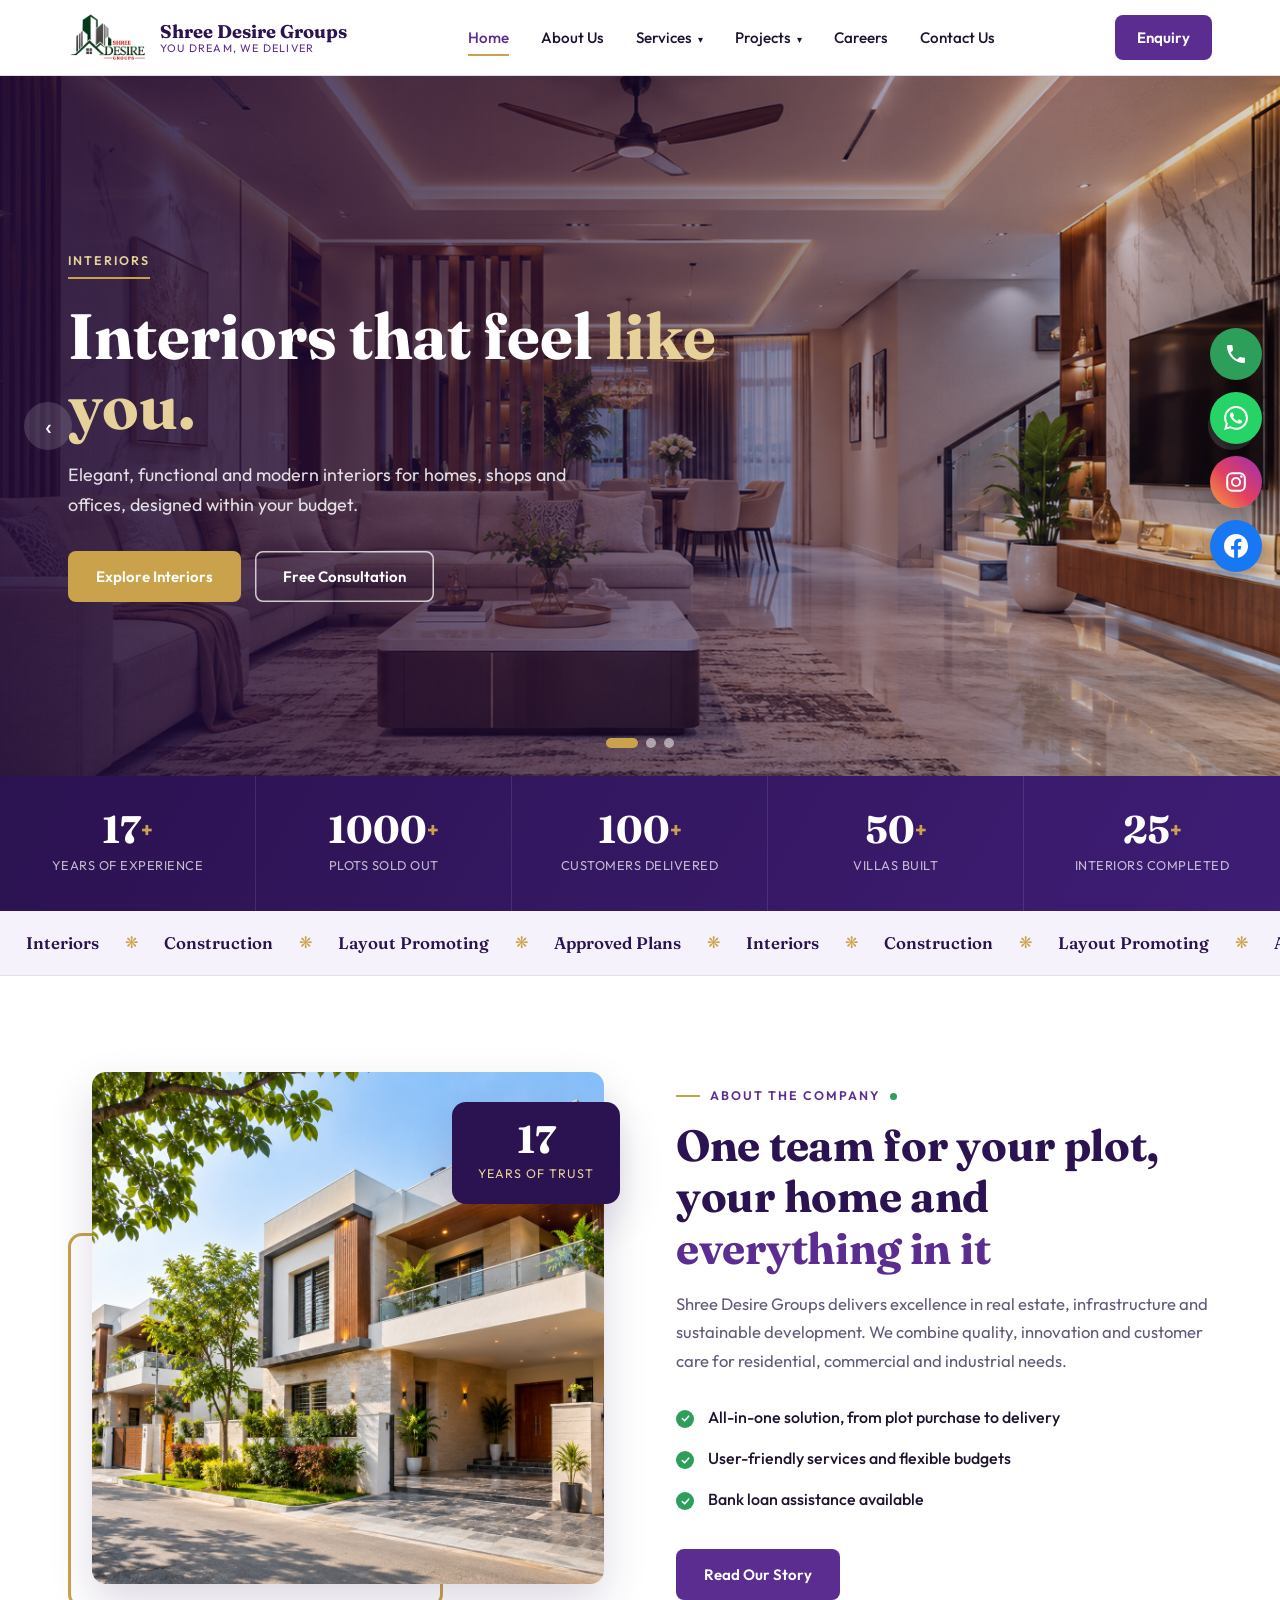
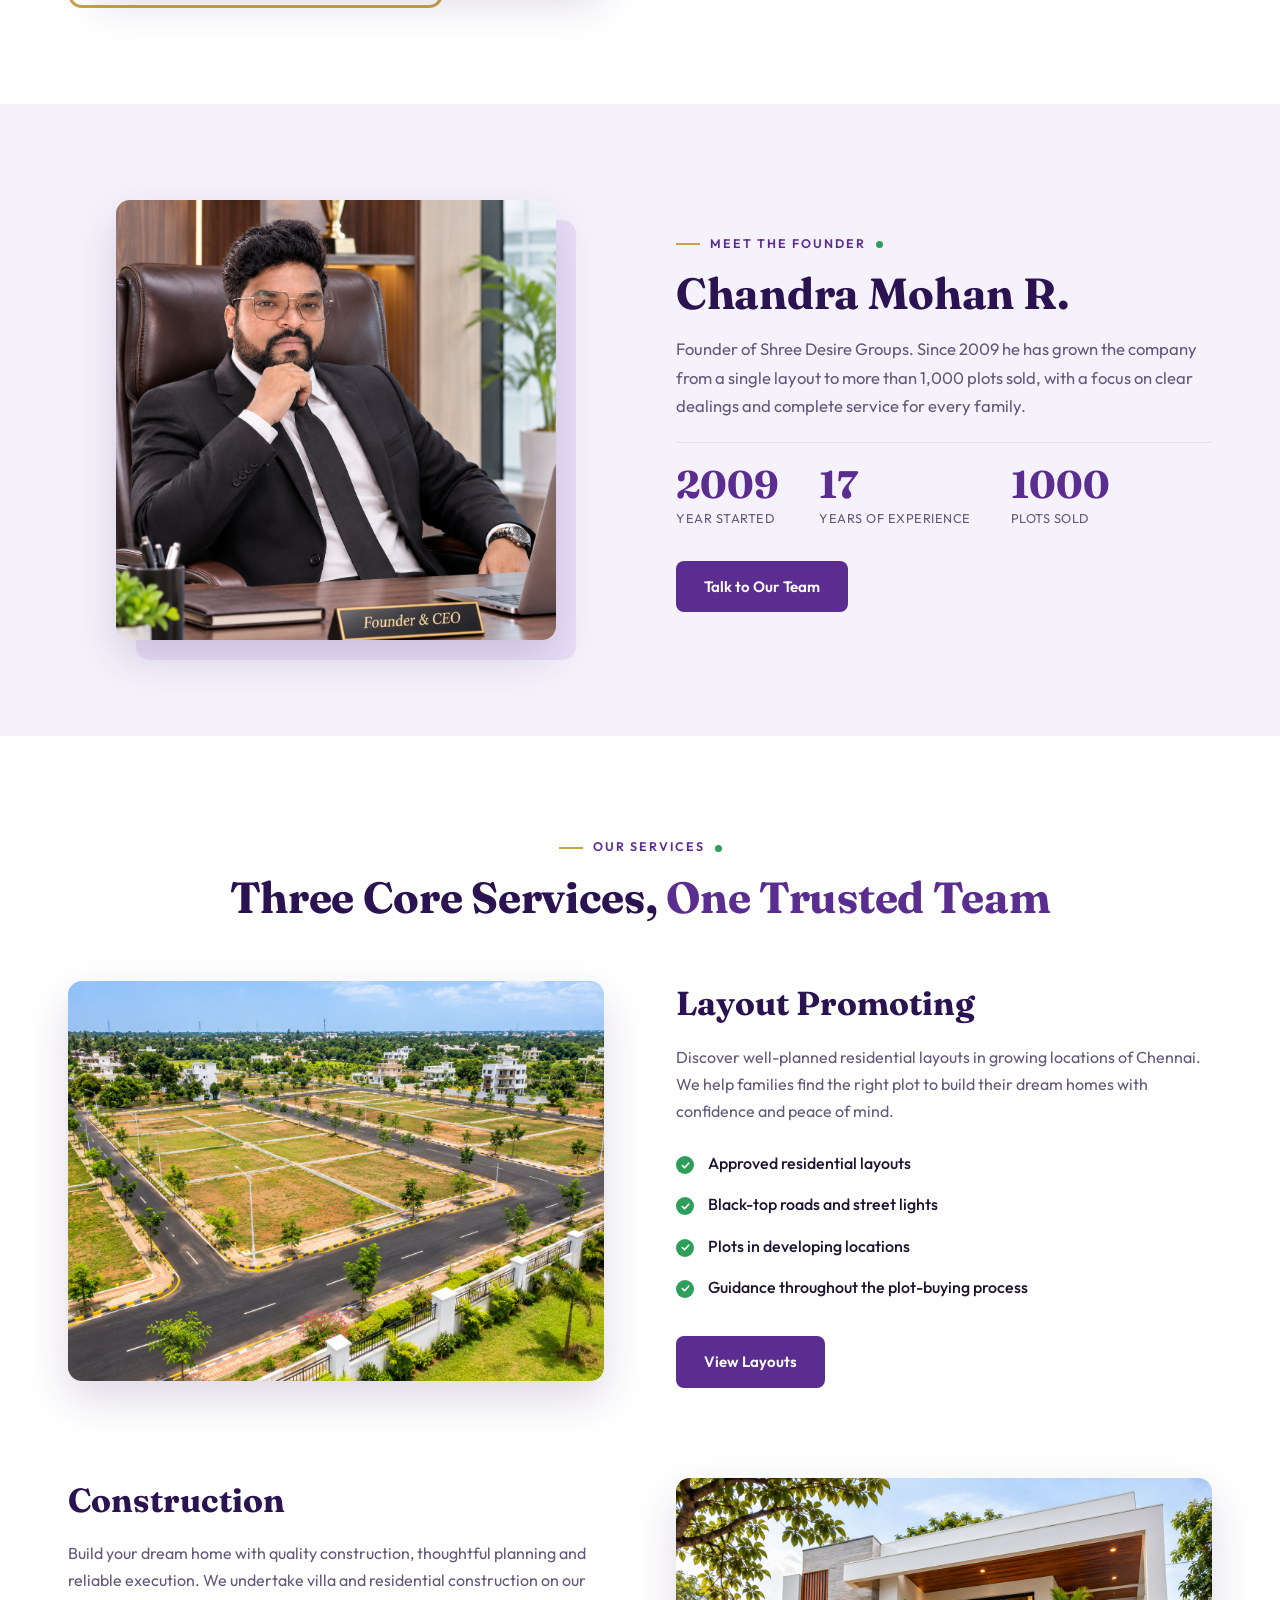
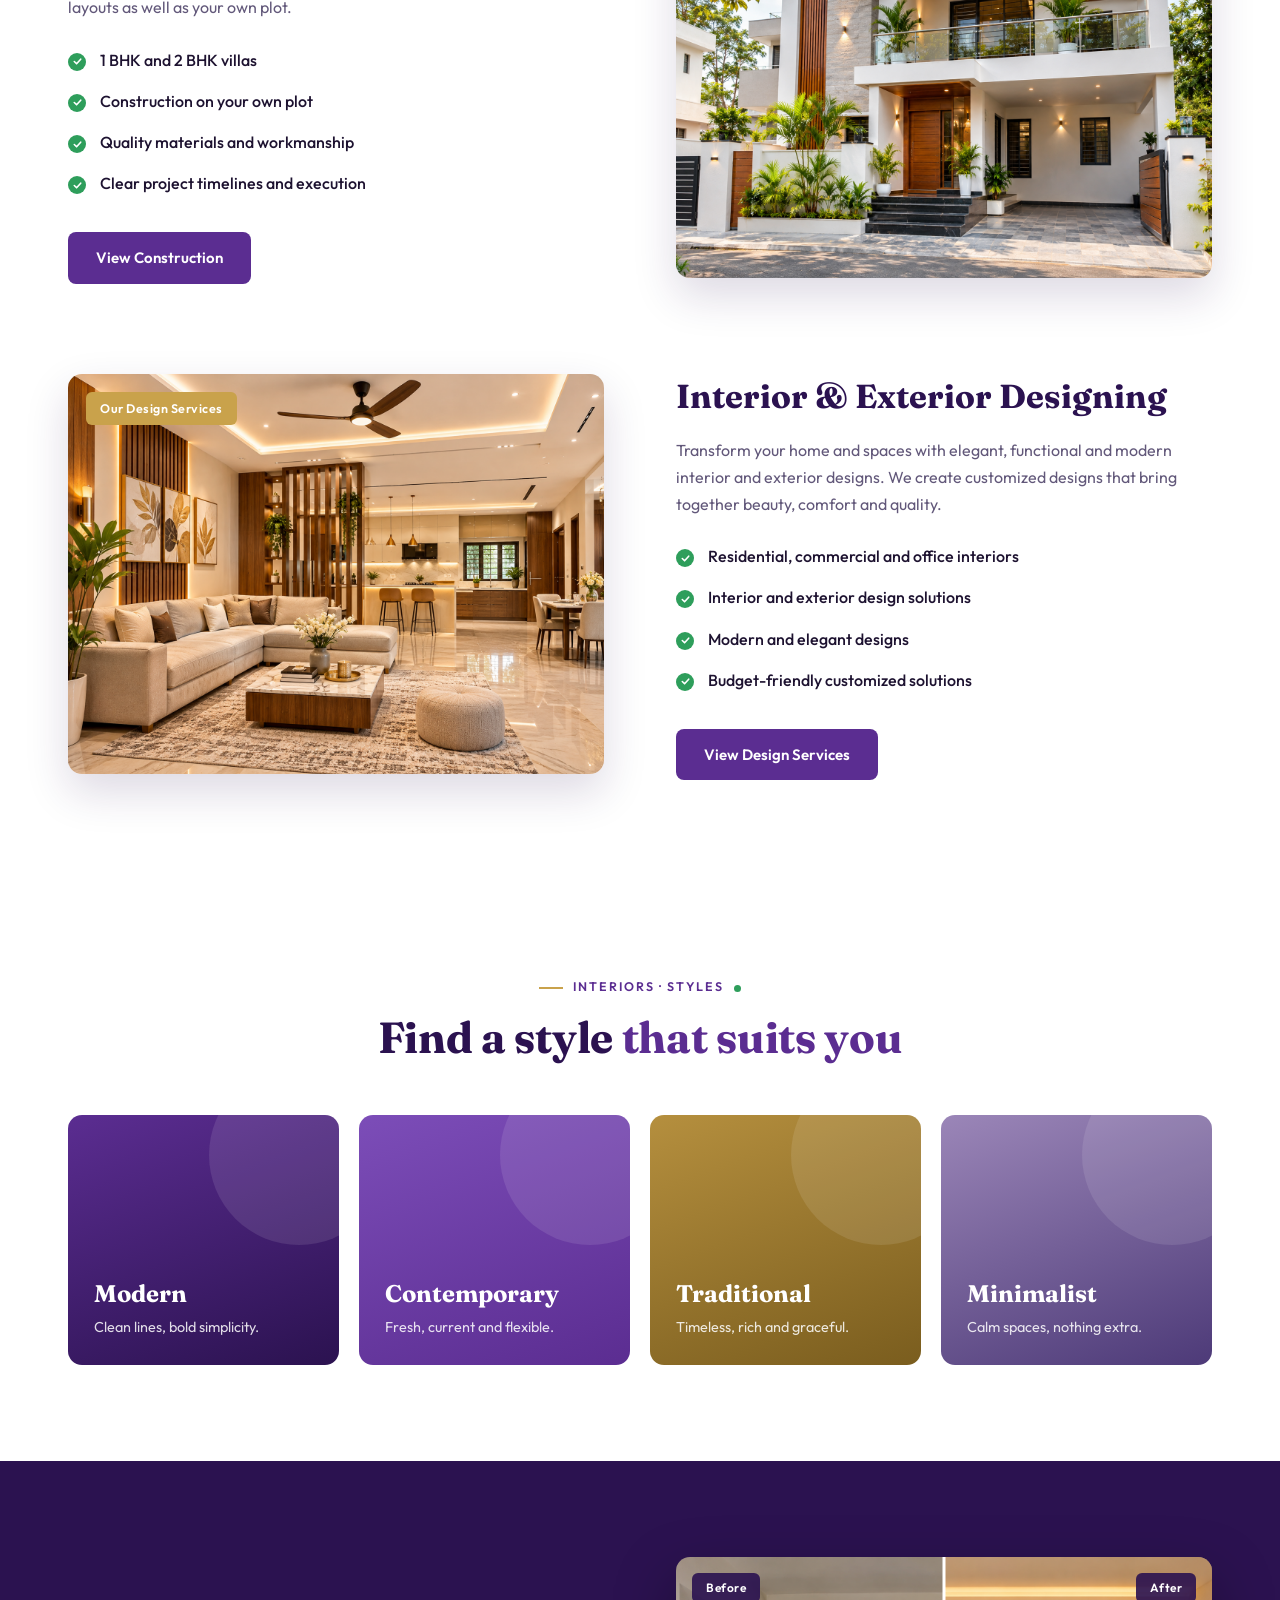
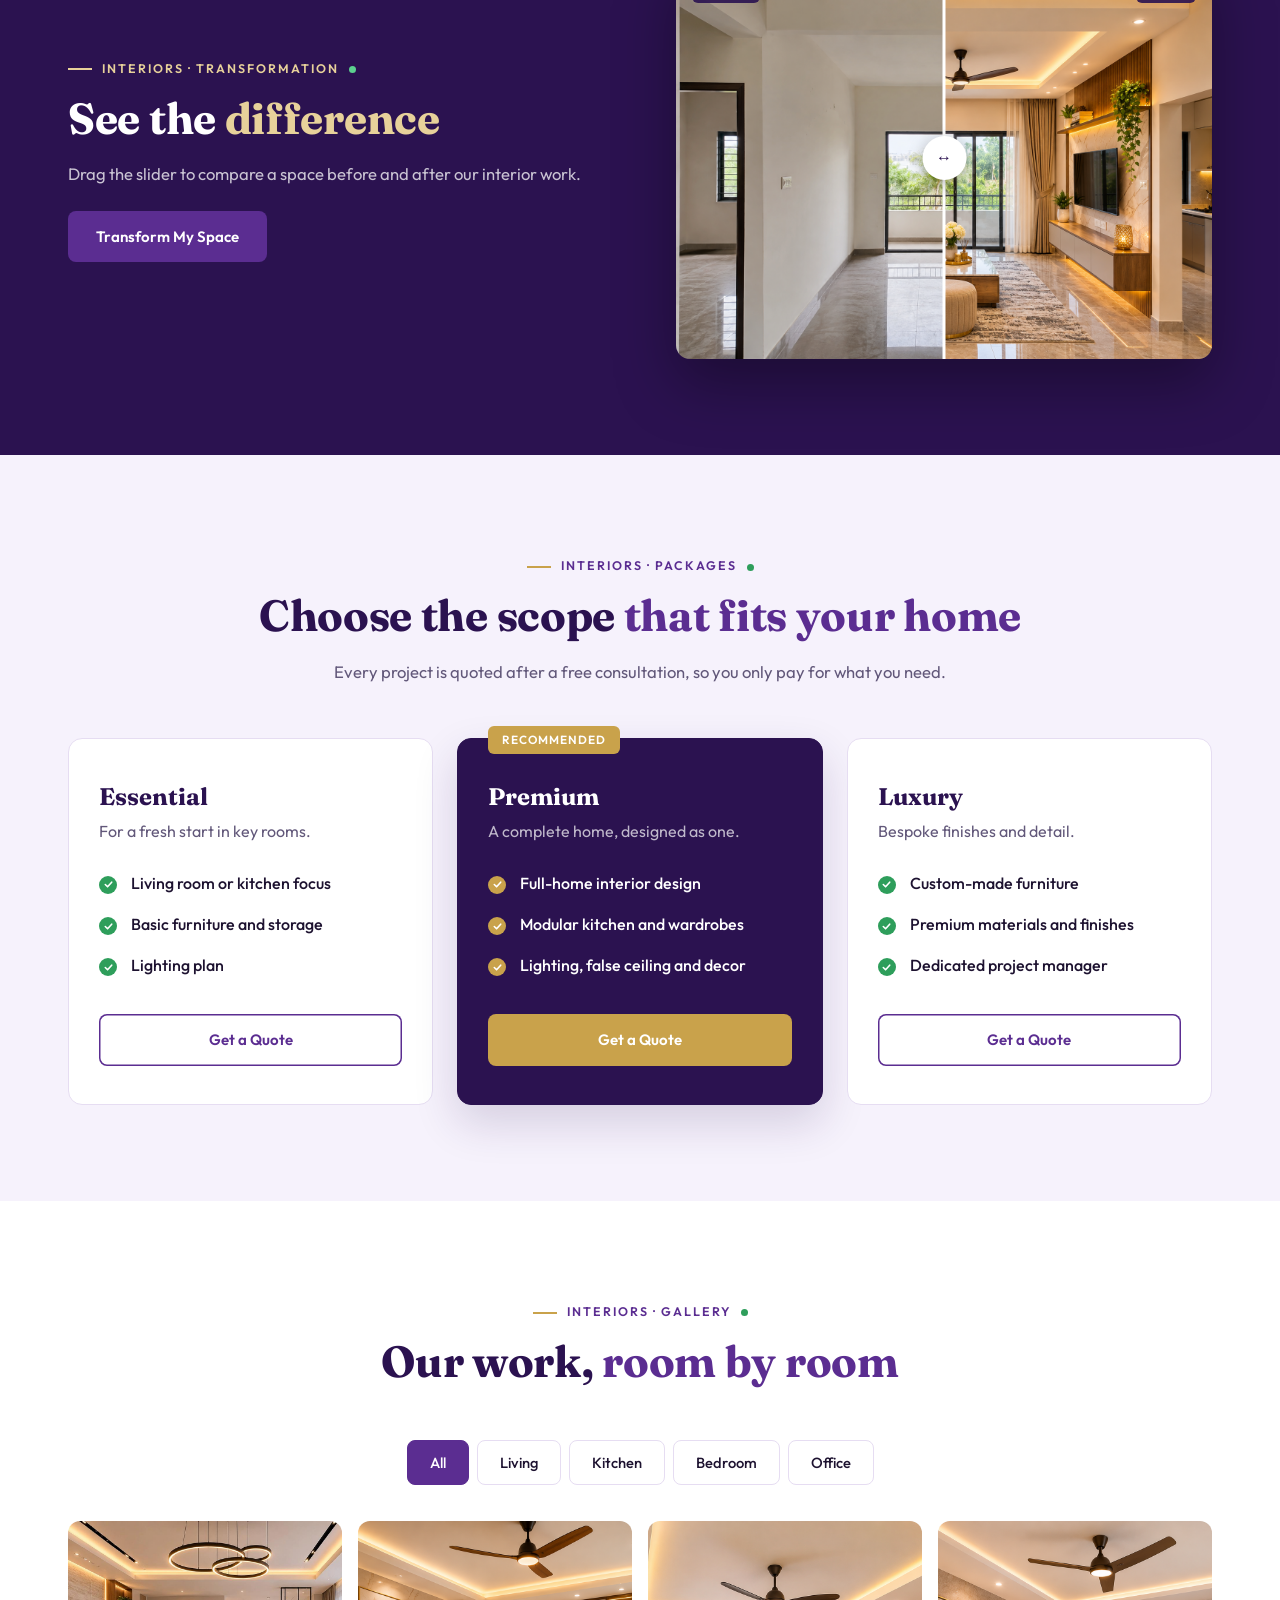
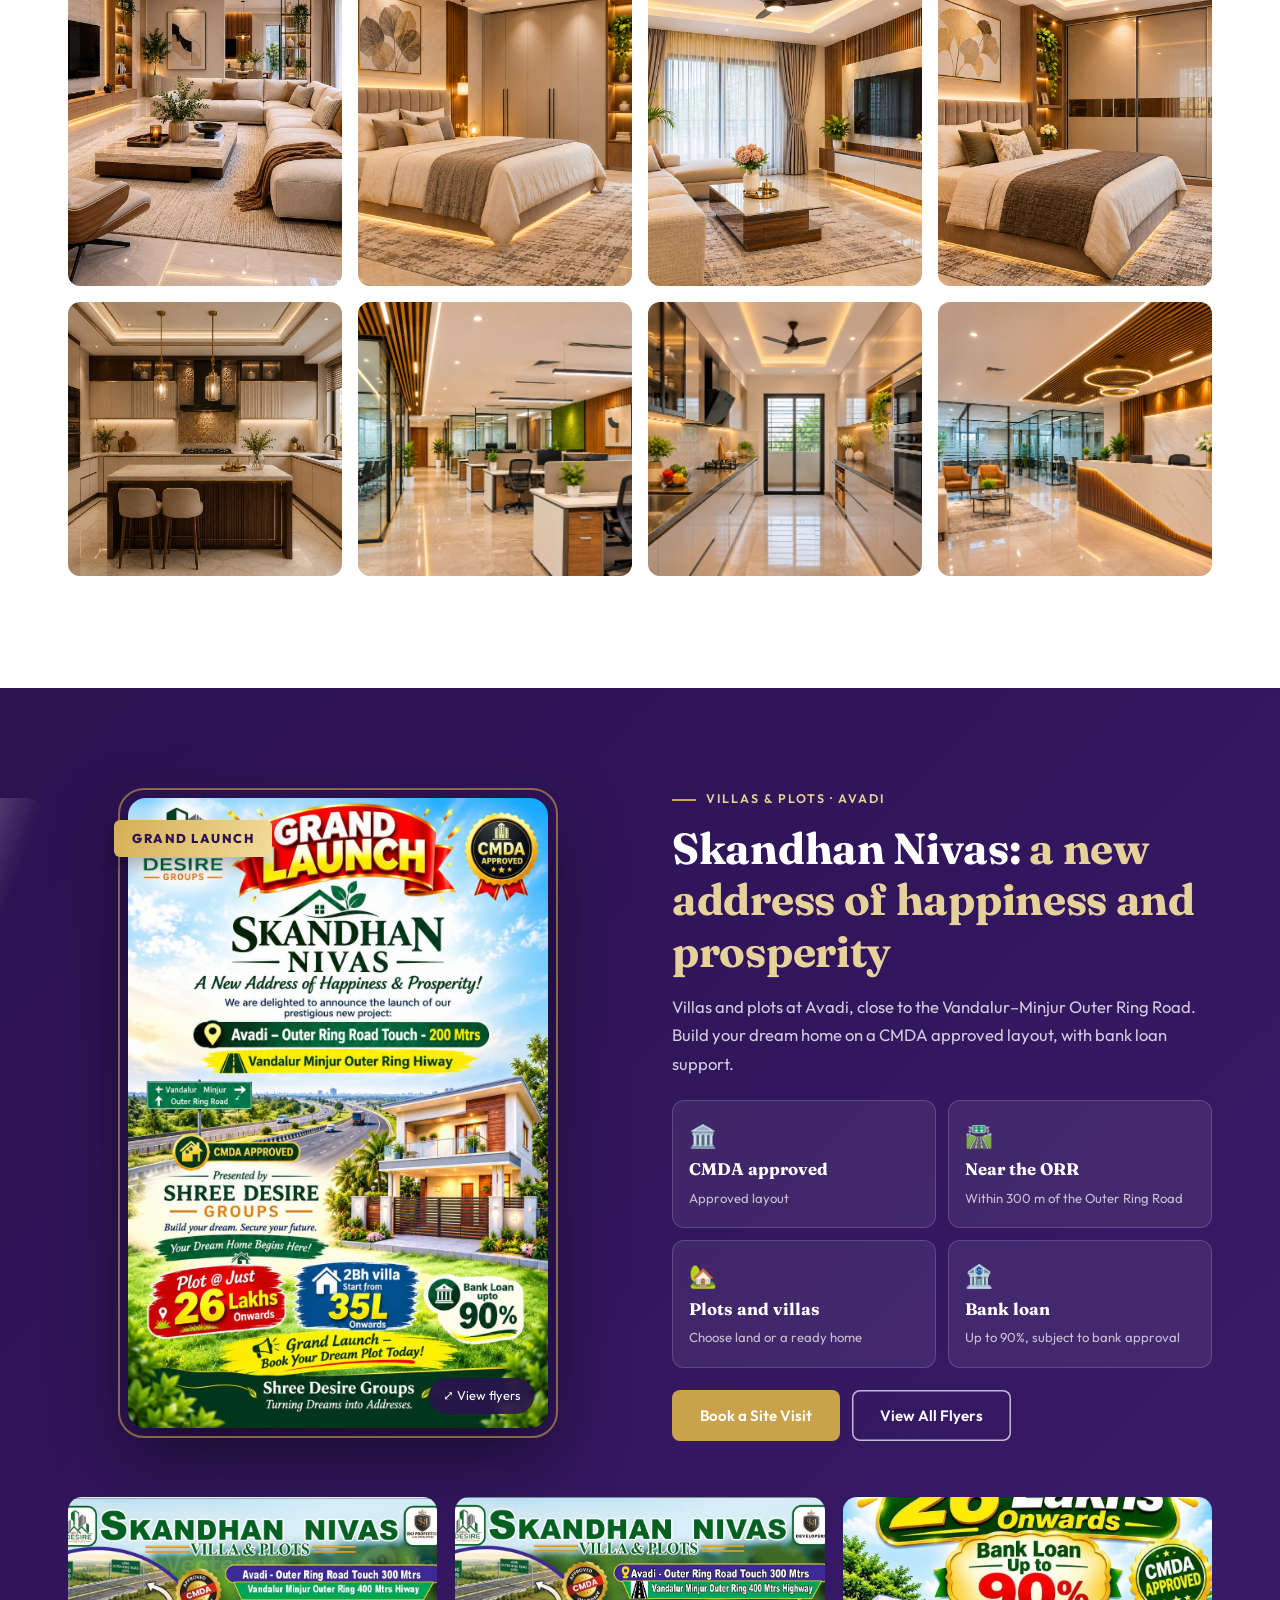
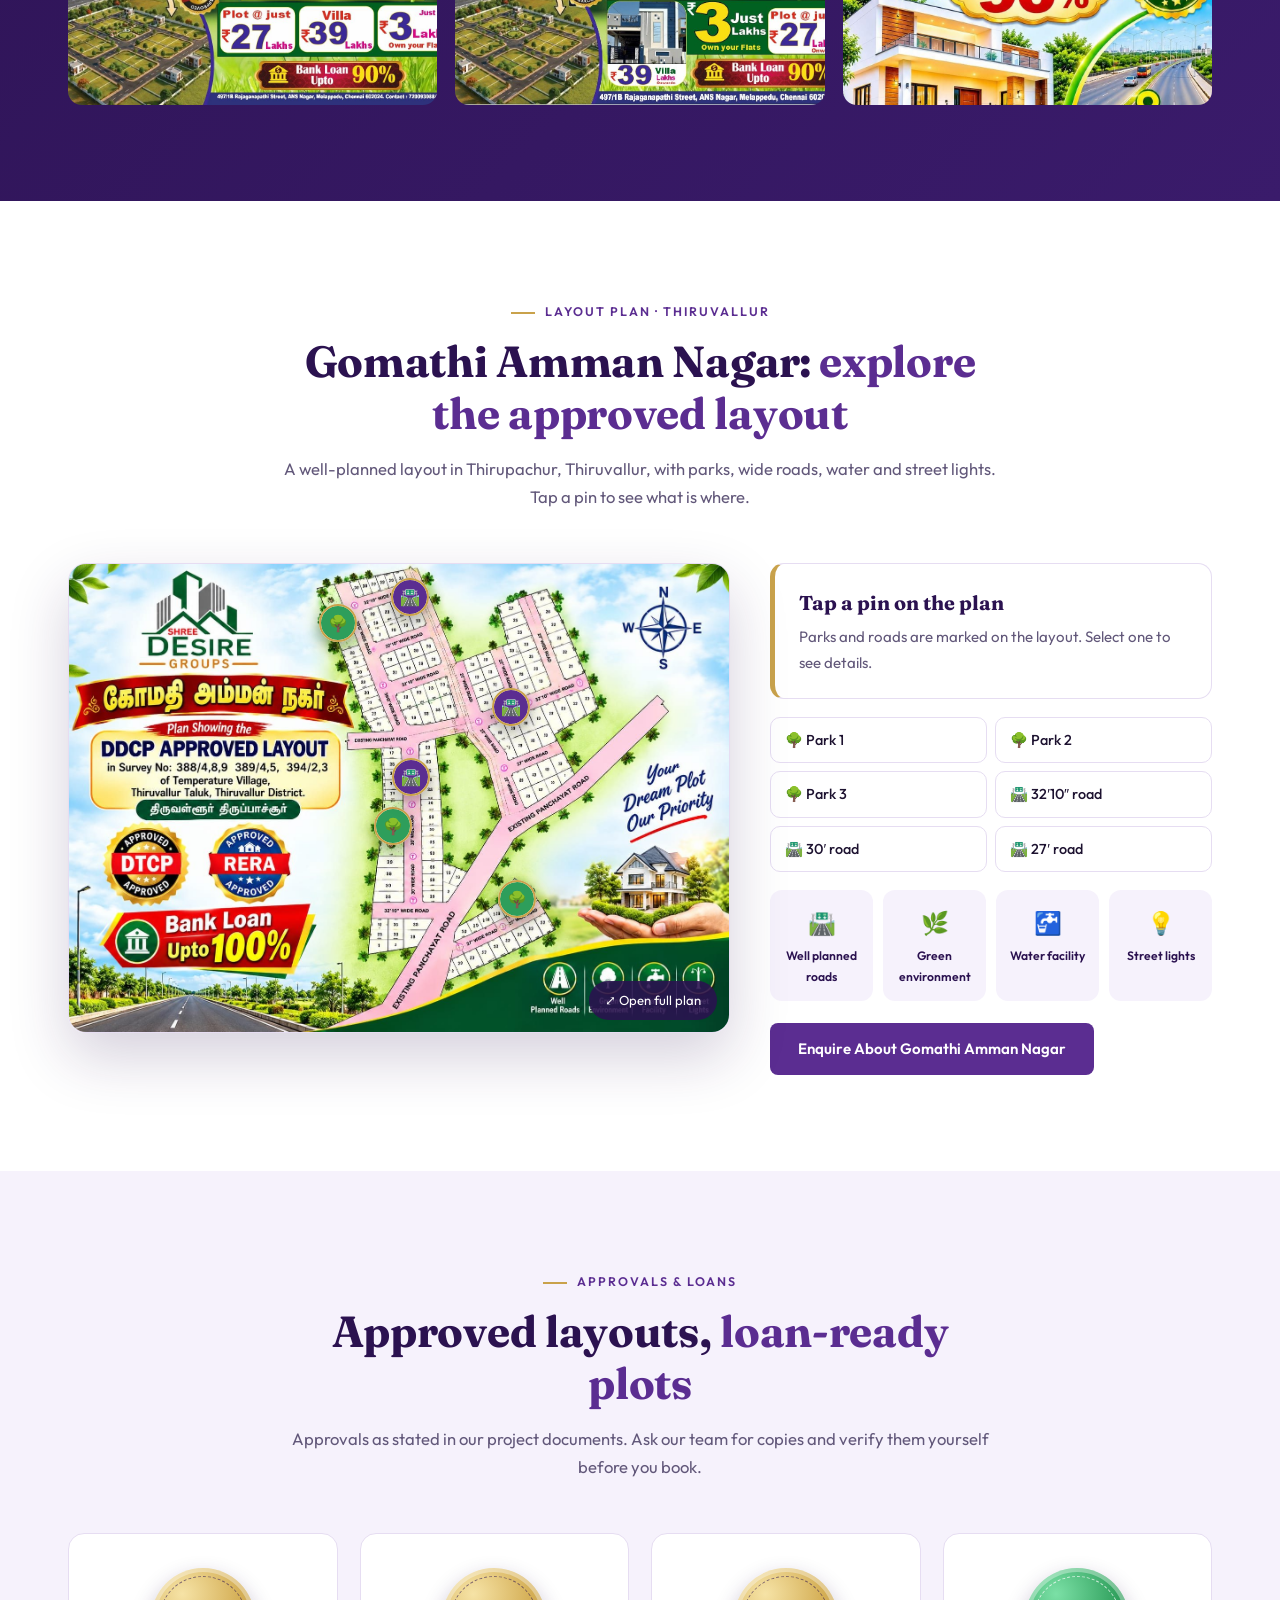
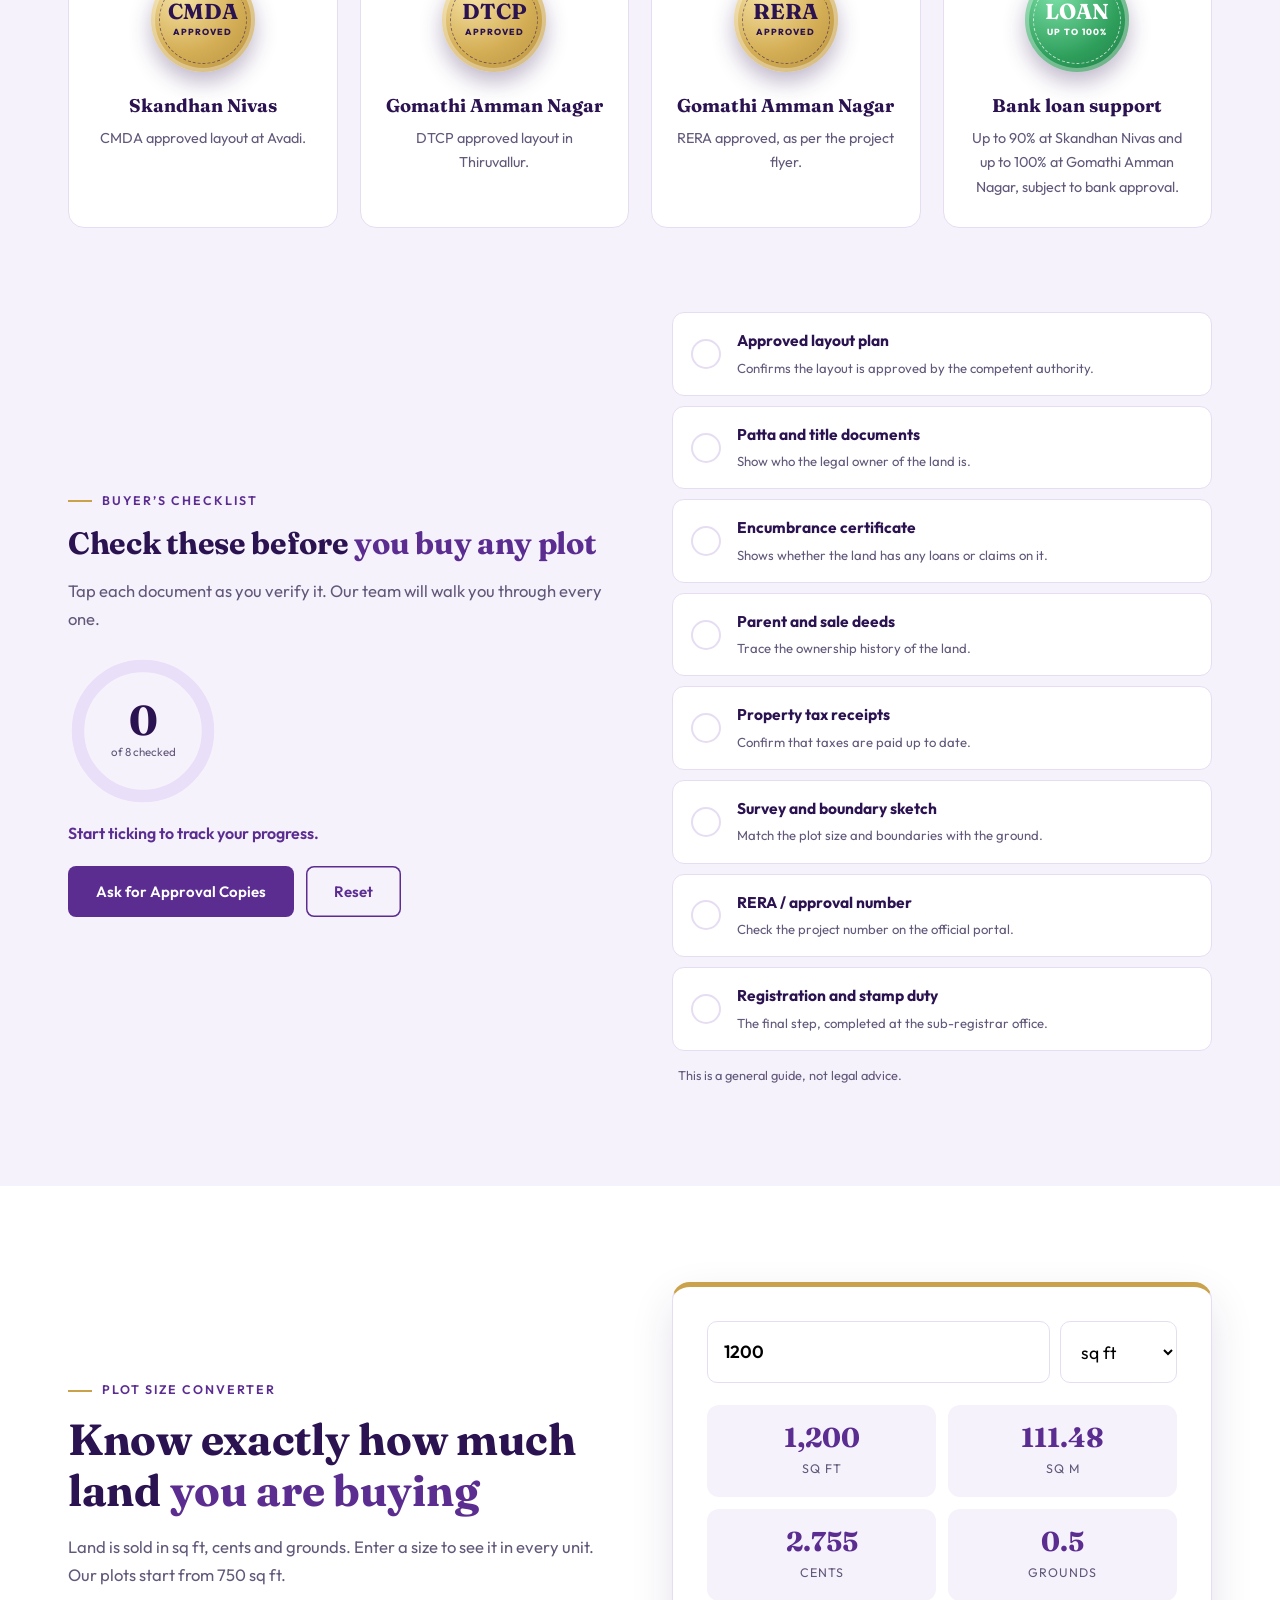
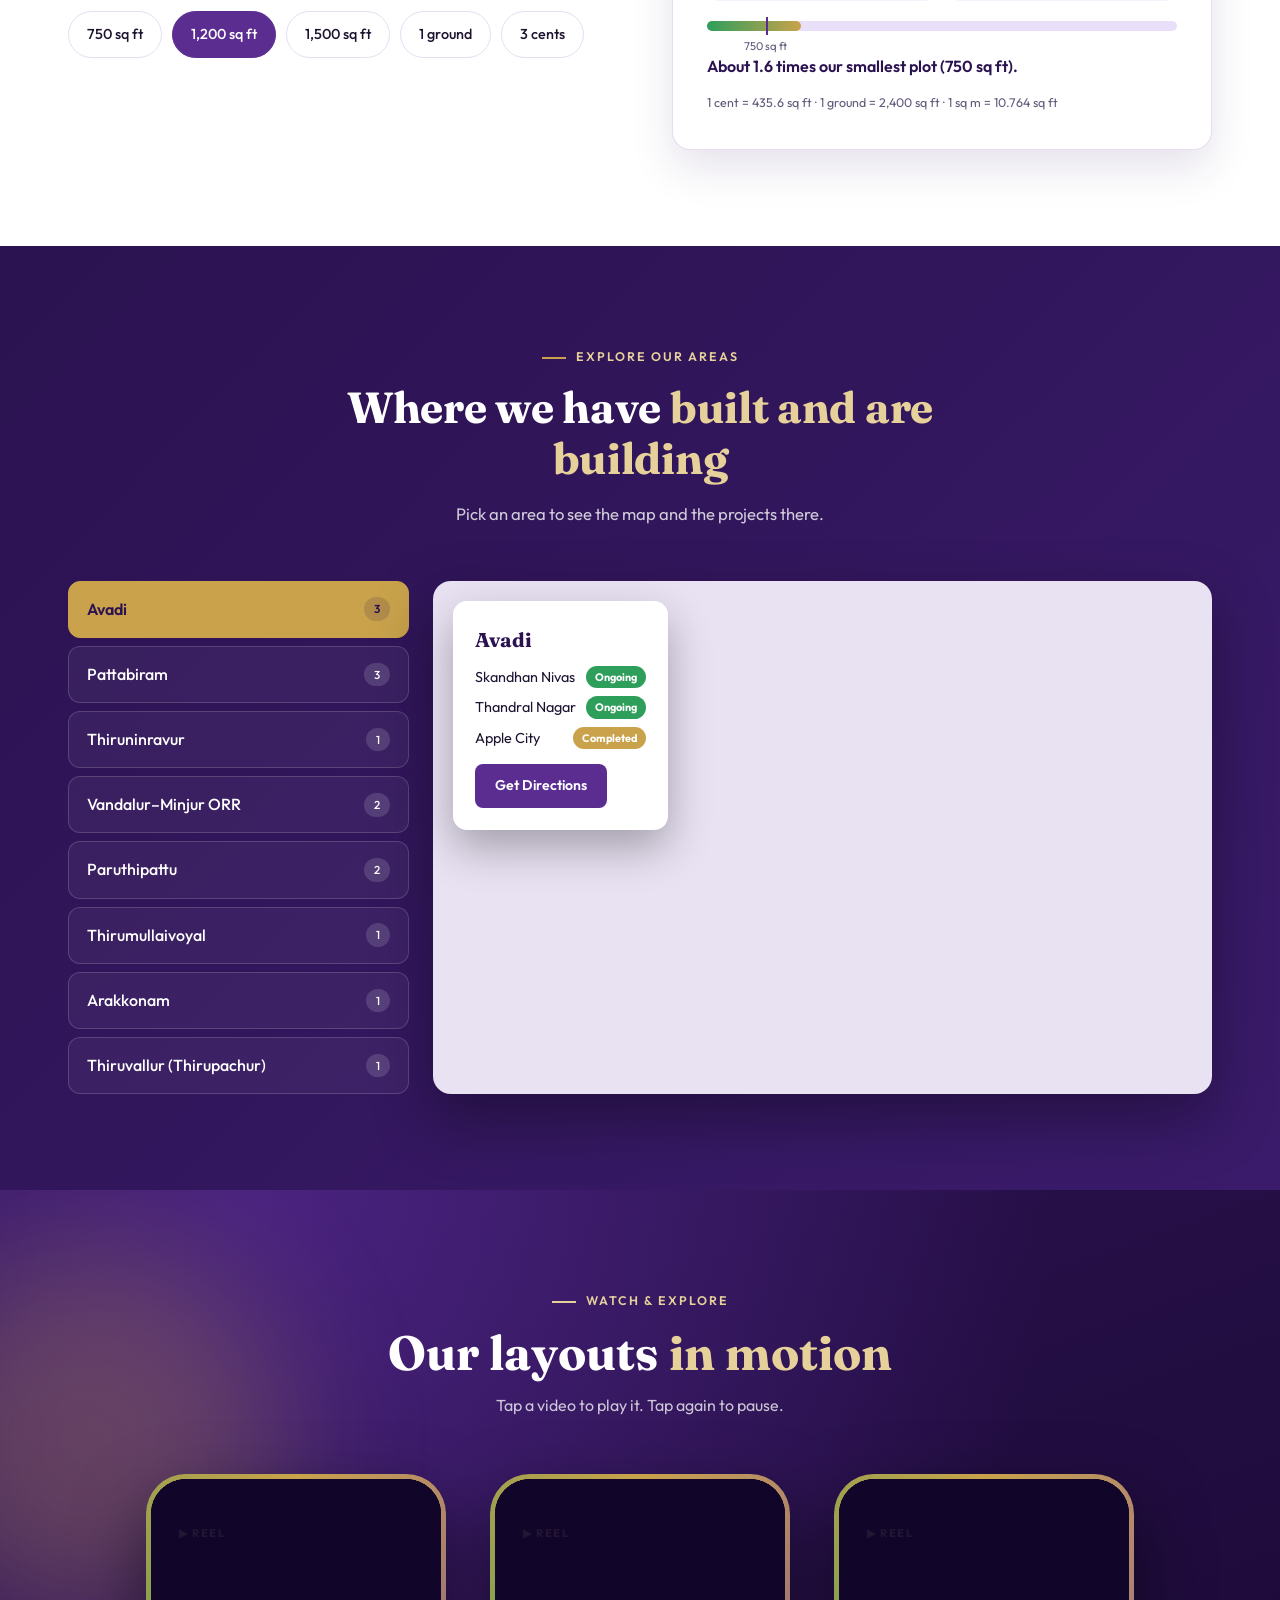
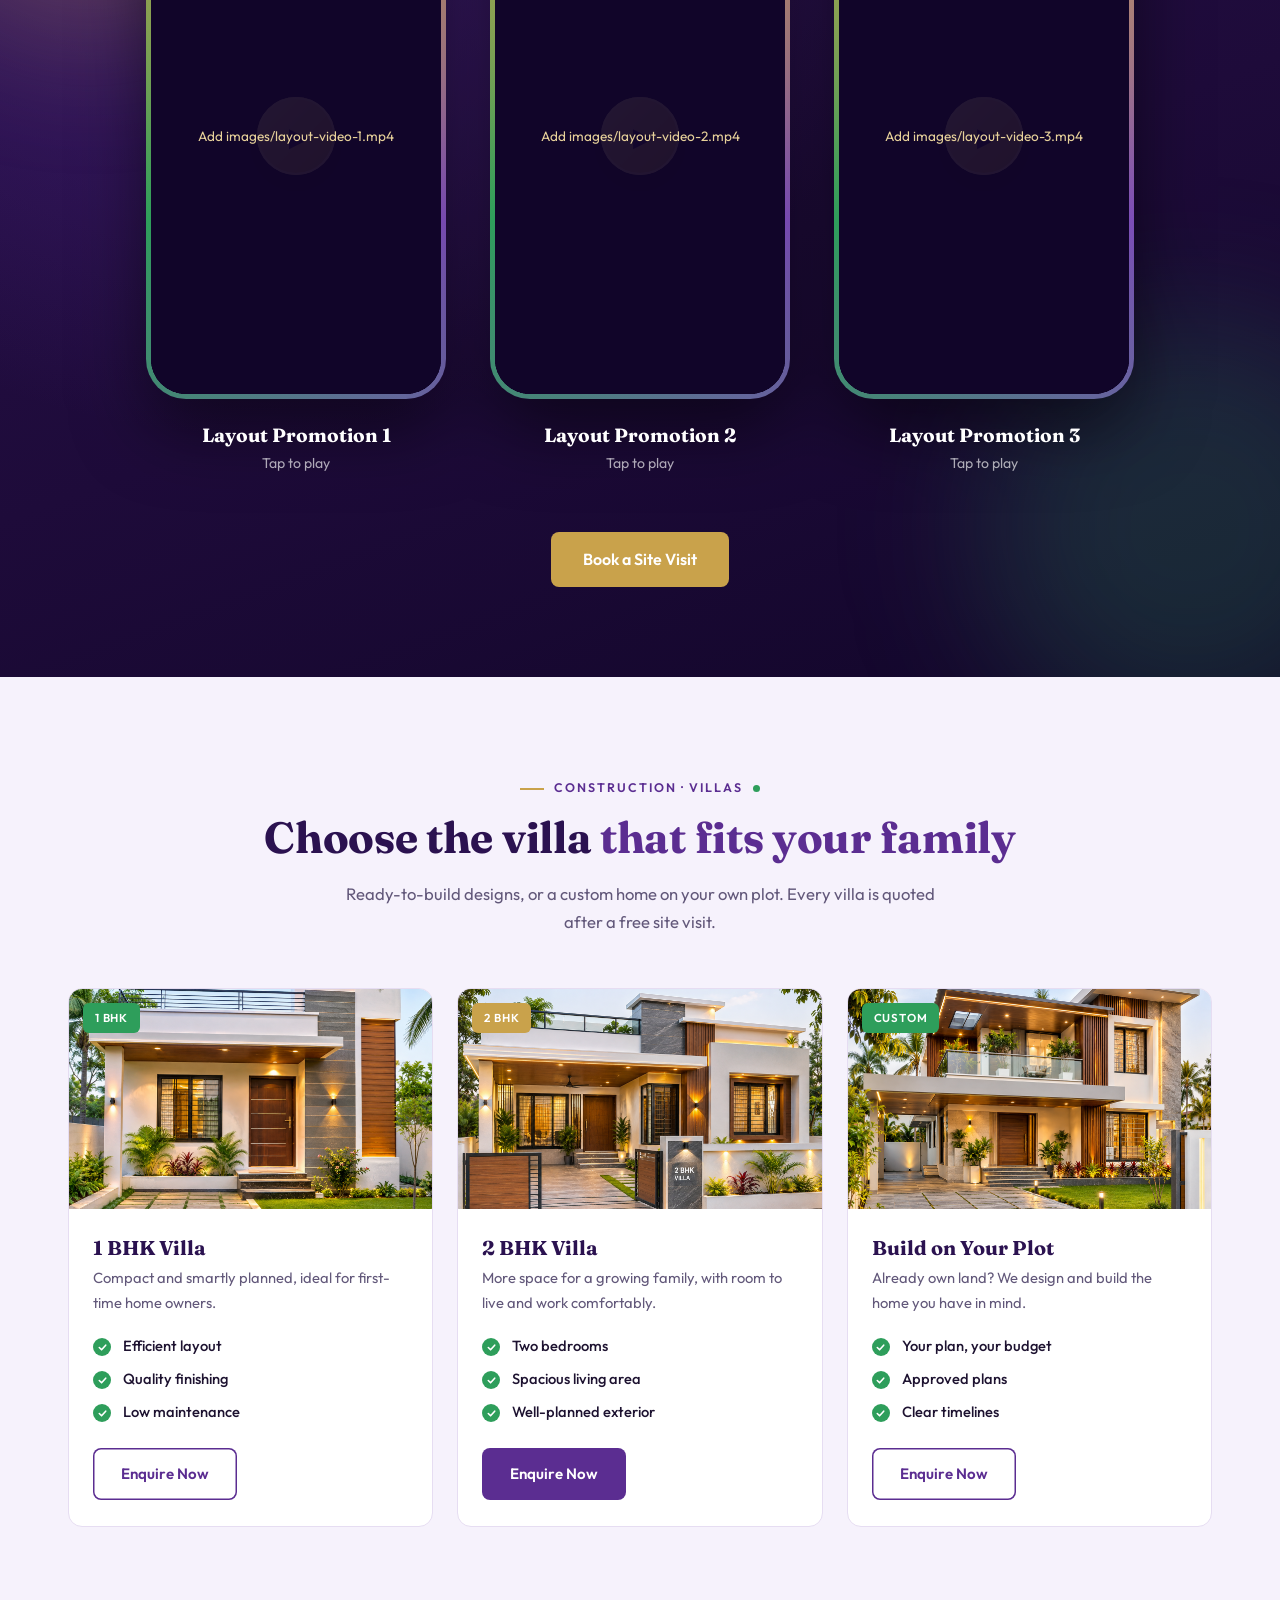
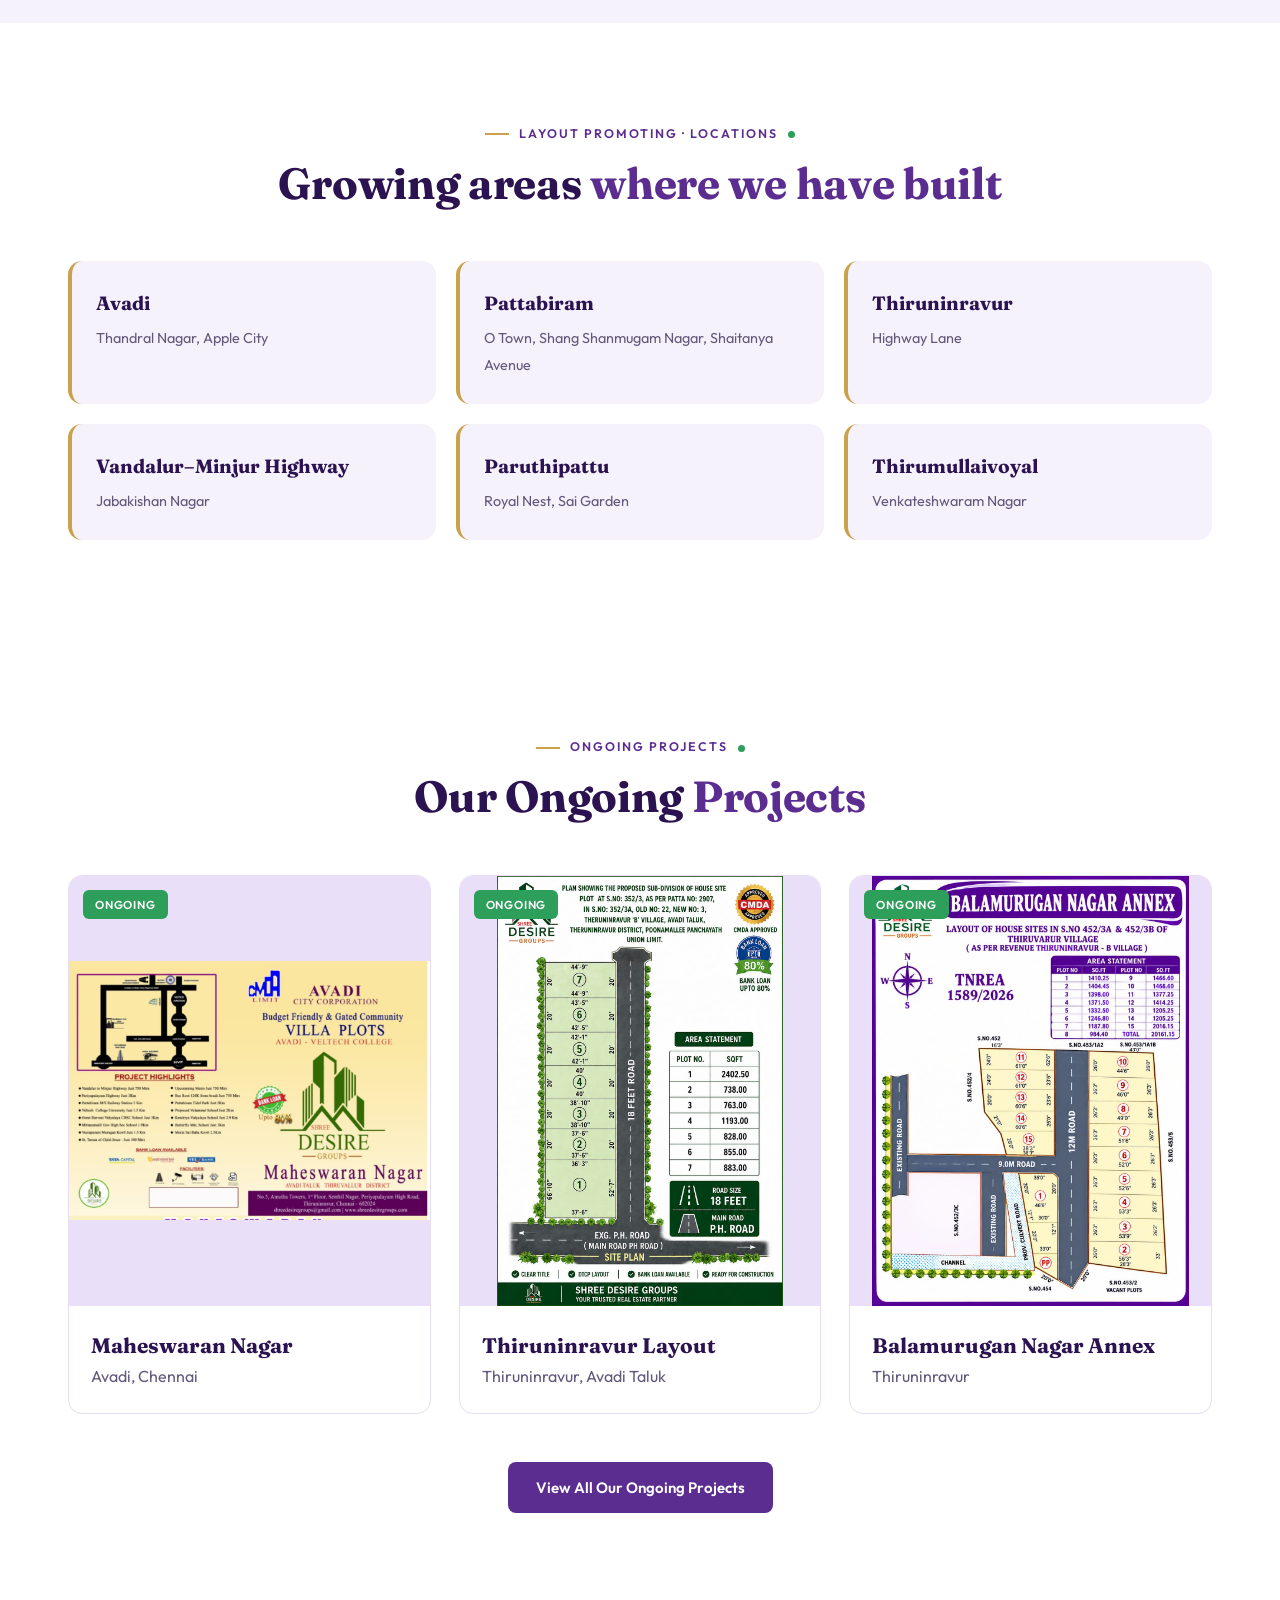
==== commit 46028f79: "Add files via upload" ====
--- a/index.html
+++ b/index.html
@@ -24,10 +24,26 @@
   <nav class="nav" id="nav">
     <a href="index.html" class="active">Home</a>
     <a href="about.html">About Us</a>
-    <div class="dd"><a href="">Services <i>▾</i></a>
-      <div class="dd-menu"><a href="interiors.html">Interiors</a><a href="construction.html">Construction</a><a href="layout-promoting.html">Layout Promoting</a></div></div>
-    <div class="dd"><a href="projects.html">Projects <i>▾</i></a>
-      <div class="dd-menu"><a href="ongoing-projects.html">Ongoing Projects</a><a href="completed-projects.html">Completed Projects</a></div></div>
+    
+<!-- SERVICES DROPDOWN -->
+<div class="dd">
+  <a href="javascript:void(0)">Services <i>▾</i></a>
+  <div class="dd-menu">
+    <a href="layout-promoting.html">Layout Promoting</a>
+    <a href="construction.html">Construction</a>
+    <a href="interiors.html">Interior & Exterior Designing</a>
+  </div>
+</div>
+
+<!-- PROJECTS DROPDOWN -->
+<div class="dd">
+  <a href="javascript:void(0)">Projects <i>▾</i></a>
+  <div class="dd-menu">
+    <a href="ongoing-projects.html">Ongoing Projects</a>
+    <a href="completed-projects.html">Completed Projects</a>
+  </div>
+</div>
+
     <a href="careers.html">Careers</a>
     <a href="contact.html">Contact Us</a>
   </nav>
@@ -53,10 +69,21 @@
   <div class="stat" data-r="up" style="--d:.4s"><b data-count="25">0</b><sup>+</sup><span>Interiors completed</span></div>
 </section>
 
-<div class="marq"><div class="marq-t">
-  <span>Interiors</span><i>❋</i><span>Construction</span><i>❋</i><span>Layout Promoting</span><i>❋</i><span>Solar</span><i>❋</i><span>RO Water Purifier</span><i>❋</i><span>Approved Plans</span><i>❋</i>
-  <span>Interiors</span><i>❋</i><span>Construction</span><i>❋</i><span>Layout Promoting</span><i>❋</i><span>Solar</span><i>❋</i><span>RO Water Purifier</span><i>❋</i><span>Approved Plans</span><i>❋</i>
-</div></div>
+
+<div class="marq">
+  <div class="marq-t">
+    <span>Interiors</span><i>❋</i>
+    <span>Construction</span><i>❋</i>
+    <span>Layout Promoting</span><i>❋</i>
+    <span>Approved Plans</span><i>❋</i>
+
+    <span>Interiors</span><i>❋</i>
+    <span>Construction</span><i>❋</i>
+    <span>Layout Promoting</span><i>❋</i>
+    <span>Approved Plans</span><i>❋</i>
+  </div>
+</div>
+
 
 <!-- ABOUT -->
 <section class="sec" id="about"><span class="blob b1" data-par="0.08"></span>
@@ -84,33 +111,88 @@
   <div class="founder-pic" data-r="zoom"><img src="images/founder.jpg" alt="Chandra Mohan R., Founder"></div>
 </div></section>
 
+
 <!-- SERVICES -->
 <section class="sec" id="services">
   <div class="wrap">
-    <div class="sh" data-r="up"><span class="eyebrow">Our Services</span><h2 class="h2">Three core services, <em>one trusted team</em></h2></div>
-    <article class="srow"><div class="simg" data-r="left"><img src="images/service-interiors.jpg" alt="Interior design"><span class="flag">Our flagship service</span></div>
-      <div data-r="right"><h3>Interiors</h3><p>Transform your space with elegant, functional and modern interior designs. Customized solutions that combine style, comfort and quality craftsmanship, from concept to completion.</p><ul class="ticks"><li>Residential, commercial and office interiors</li><li>Interior and exterior design</li><li>A luxurious look that stays budget friendly</li></ul><a href="interiors.html" class="btn">View Interiors</a></div></article>
-    <article class="srow flip"><div class="simg" data-r="right"><img src="images/service-construction.jpg" alt="Villa construction"></div>
-      <div data-r="left"><h3>Construction</h3><p>Strong foundations and beautiful futures. We build villas and homes on our layouts or on your own plot.</p><ul class="ticks"><li>1 BHK and 2 BHK villas</li><li>Construction on your own plot</li><li>Quality materials and clear timelines</li></ul><a href="construction.html" class="btn">View Construction</a></div></article>
-    <article class="srow"><div class="simg" data-r="left"><img src="images/service-layout.jpg" alt="Residential layout"></div>
-      <div data-r="right"><h3>Layout Promoting</h3><p>Well-planned residential layouts in growing areas of Chennai, ready for you to build your dream home.</p><ul class="ticks"><li>Approved layouts</li><li>Black-top roads and street lights</li><li>Plots from 750 sq ft</li></ul><a href="layout-promoting.html" class="btn">View Layouts</a></div></article>
-  </div>
-</section>
-
-<!-- INTERIORS 1: SPACES -->
-<section class="sec mint" id="interiors"><span class="blob b2" data-par="-0.06"></span>
-  <div class="wrap">
-    <div class="sh" data-r="up"><span class="eyebrow">Interiors · Spaces</span><h2 class="h2">Every room, <em>designed with care</em></h2></div>
-    <div class="grid3">
-      <div class="card" data-r="up" data-tilt><i>🛋️</i><h4>Living Rooms</h4><p>Warm, welcoming spaces with smart seating and lighting.</p></div>
-      <div class="card" data-r="up" style="--d:.1s" data-tilt><i>🍳</i><h4>Modular Kitchens</h4><p>Practical layouts with durable, easy-to-clean finishes.</p></div>
-      <div class="card" data-r="up" style="--d:.2s" data-tilt><i>🛏️</i><h4>Bedrooms</h4><p>Calm, comfortable rooms made for rest.</p></div>
-      <div class="card" data-r="up" data-tilt><i>🗄️</i><h4>Wardrobes & Storage</h4><p>Clever storage that keeps every room clutter free.</p></div>
-      <div class="card" data-r="up" style="--d:.1s" data-tilt><i>💼</i><h4>Offices</h4><p>Productive, professional workspaces.</p></div>
-      <div class="card" data-r="up" style="--d:.2s" data-tilt><i>🏬</i><h4>Shops & Commercial</h4><p>Interiors that draw customers in.</p></div>
-    </div>
-  </div>
-</section>
+
+    <div class="sh" data-r="up">
+      <span class="eyebrow">Our Services</span>
+      <h2 class="h2">Three Core Services, <em>One Trusted Team</em></h2>
+    </div>
+
+    <!-- 1. LAYOUT PROMOTING -->
+    <article class="srow">
+      <div class="simg" data-r="left">
+        <img src="images/service-layout.jpg" alt="Residential Layout Promoting">
+      </div>
+      <div data-r="right">
+        <h3>Layout Promoting</h3>
+        <p>
+          Discover well-planned residential layouts in growing locations
+          of Chennai. We help families find the right plot to build their
+          dream homes with confidence and peace of mind.
+        </p>
+        <ul class="ticks">
+          <li>Approved residential layouts</li>
+          <li>Black-top roads and street lights</li>
+          <li>Plots in developing locations</li>
+          <li>Guidance throughout the plot-buying process</li>
+        </ul>
+        <a href="layout-promoting.html" class="btn">View Layouts</a>
+      </div>
+    </article>
+
+    <!-- 2. CONSTRUCTION -->
+    <article class="srow flip">
+      <div class="simg" data-r="right">
+        <img src="images/service-construction.jpg" alt="Villa and Home Construction">
+      </div>
+      <div data-r="left">
+        <h3>Construction</h3>
+        <p>
+          Build your dream home with quality construction, thoughtful
+          planning and reliable execution. We undertake villa and
+          residential construction on our layouts as well as your own plot.
+        </p>
+        <ul class="ticks">
+          <li>1 BHK and 2 BHK villas</li>
+          <li>Construction on your own plot</li>
+          <li>Quality materials and workmanship</li>
+          <li>Clear project timelines and execution</li>
+        </ul>
+        <a href="construction.html" class="btn">View Construction</a>
+      </div>
+    </article>
+
+    <!-- 3. INTERIOR & EXTERIOR DESIGNING -->
+    <article class="srow">
+      <div class="simg" data-r="left">
+        <img src="images/service-interiors.jpg" alt="Interior and Exterior Designing">
+        <span class="flag">Our Design Services</span>
+      </div>
+      <div data-r="right">
+        <h3>Interior & Exterior Designing</h3>
+        <p>
+          Transform your home and spaces with elegant, functional and
+          modern interior and exterior designs. We create customized
+          designs that bring together beauty, comfort and quality.
+        </p>
+        <ul class="ticks">
+          <li>Residential, commercial and office interiors</li>
+          <li>Interior and exterior design solutions</li>
+          <li>Modern and elegant designs</li>
+          <li>Budget-friendly customized solutions</li>
+        </ul>
+        <a href="interiors.html" class="btn">View Design Services</a>
+      </div>
+    </article>
+
+  </div>
+</section>
+
+
+
 
 <!-- INTERIORS 2: STYLES -->
 <section class="sec">
@@ -161,6 +243,218 @@
   </div>
 </section>
 
+<!-- =====================================================================
+ REAL ESTATE: 5 sections for the home page (built from your flyers)
+ 1) <head>:        <link rel="stylesheet" href="css/realestate.css">
+ 2) before </body>: <script src="js/realestate.js"></script>
+ 3) Paste this block into index.html (for example after the "LAYOUT: AREAS" section).
+ Images needed in /images:  skandhan-grand-launch.jpg, skandhan-banner-1.jpg,
+ skandhan-banner-2.jpg, skandhan-plots-offer.jpg, gomathi-layout-plan.jpg
+ ===================================================================== -->
+
+<!-- RE 1: SKANDHAN NIVAS LAUNCH -->
+<section class="re-sec re-dark" id="reLaunch">
+  <div class="wrap">
+    <div class="re-two">
+      <button class="rs-poster" data-re="left" data-gal="0" aria-label="View Skandhan Nivas flyers">
+        <img src="images/skandhan-grand-launch.jpg" alt="Skandhan Nivas grand launch flyer">
+        <span class="rs-badge">Grand Launch</span><span class="rs-zoom">⤢ View flyers</span>
+      </button>
+      <div data-re="right">
+        <span class="re-eyebrow lt">Villas &amp; Plots · Avadi</span>
+        <h2 class="re-h2 w">Skandhan Nivas: <em>a new address of happiness and prosperity</em></h2>
+        <p class="re-lead w">Villas and plots at Avadi, close to the Vandalur–Minjur Outer Ring Road. Build your dream home on a CMDA approved layout, with bank loan support.</p>
+        <div class="rs-hi">
+          <div><i>🏛️</i><b>CMDA approved</b><span>Approved layout</span></div>
+          <div><i>🛣️</i><b>Near the ORR</b><span>Within 300 m of the Outer Ring Road</span></div>
+          <div><i>🏡</i><b>Plots and villas</b><span>Choose land or a ready home</span></div>
+          <div><i>🏦</i><b>Bank loan</b><span>Up to 90%, subject to bank approval</span></div>
+        </div>
+        <div class="rs-prices" id="rsPrices"></div>
+        <div class="re-row"><button class="re-btn" data-open-enquiry>Book a Site Visit</button><button class="re-btn ghost" data-gal="0">View All Flyers</button></div>
+      </div>
+    </div>
+    <div class="rs-thumbs" data-re>
+      <button data-gal="1"><img src="images/skandhan-banner-1.jpg" alt="Skandhan Nivas banner" loading="lazy"><span>Location and offers</span></button>
+      <button data-gal="2"><img src="images/skandhan-banner-2.jpg" alt="Skandhan Nivas banner" loading="lazy"><span>Villa and plot options</span></button>
+      <button data-gal="3"><img src="images/skandhan-plots-offer.jpg" alt="Skandhan Nivas offer" loading="lazy"><span>Plots, 2 BHK and loan</span></button>
+    </div>
+  </div>
+</section>
+
+<!-- RE 2: GOMATHI AMMAN NAGAR LAYOUT PLAN -->
+<section class="re-sec" id="reGomathi">
+  <div class="wrap">
+    <div class="re-head" data-re>
+      <span class="re-eyebrow">Layout Plan · Thiruvallur</span>
+      <h2 class="re-h2">Gomathi Amman Nagar: <em>explore the approved layout</em></h2>
+      <p class="re-lead">A well-planned layout in Thirupachur, Thiruvallur, with parks, wide roads, water and street lights. Tap a pin to see what is where.</p>
+    </div>
+    <div class="rg">
+      <div class="rg-plan" id="rgPlan" data-re="left">
+        <img src="images/gomathi-layout-plan.jpg" alt="Gomathi Amman Nagar approved layout plan" loading="lazy">
+        <button class="rg-pin" style="--x:40.8%;--y:12.5%" data-k="p1" aria-label="Park 1"><i>🌳</i></button>
+        <button class="rg-pin" style="--x:49%;--y:56%" data-k="p2" aria-label="Park 2"><i>🌳</i></button>
+        <button class="rg-pin" style="--x:67.8%;--y:71.5%" data-k="p3" aria-label="Park 3"><i>🌳</i></button>
+        <button class="rg-pin road" style="--x:51.6%;--y:7%" data-k="r1" aria-label="32 feet 10 inch road"><i>🛣️</i></button>
+        <button class="rg-pin road" style="--x:51.8%;--y:45.5%" data-k="r2" aria-label="30 feet road"><i>🛣️</i></button>
+        <button class="rg-pin road" style="--x:67%;--y:30.5%" data-k="r3" aria-label="27 feet road"><i>🛣️</i></button>
+        <button class="rg-expand" data-plan aria-label="Open full plan">⤢ Open full plan</button>
+      </div>
+      <div class="rg-side" data-re="right">
+        <div class="rg-info" id="rgInfo"><h4>Tap a pin on the plan</h4><p>Parks and roads are marked on the layout. Select one to see details.</p></div>
+        <ul class="rg-legend" id="rgLegend">
+          <li><button data-k="p1">🌳 Park 1</button></li><li><button data-k="p2">🌳 Park 2</button></li><li><button data-k="p3">🌳 Park 3</button></li>
+          <li><button data-k="r1">🛣️ 32′10″ road</button></li><li><button data-k="r2">🛣️ 30′ road</button></li><li><button data-k="r3">🛣️ 27′ road</button></li>
+        </ul>
+        <div class="rg-amen"><div><i>🛣️</i><span>Well planned roads</span></div><div><i>🌿</i><span>Green environment</span></div><div><i>🚰</i><span>Water facility</span></div><div><i>💡</i><span>Street lights</span></div></div>
+        <div class="re-row"><button class="re-btn" data-open-enquiry>Enquire About Gomathi Amman Nagar</button></div>
+      </div>
+    </div>
+  </div>
+</section>
+
+<!-- RE 3: APPROVALS, LOAN AND BUYER'S CHECKLIST -->
+<section class="re-sec re-mint" id="reTrust">
+  <div class="wrap">
+    <div class="re-head" data-re>
+      <span class="re-eyebrow">Approvals &amp; Loans</span>
+      <h2 class="re-h2">Approved layouts, <em>loan-ready plots</em></h2>
+      <p class="re-lead">Approvals as stated in our project documents. Ask our team for copies and verify them yourself before you book.</p>
+    </div>
+    <div class="rt-grid">
+      <div class="rt" data-re data-tilt><span class="rt-medal"><b>CMDA</b><small>APPROVED</small></span><h4>Skandhan Nivas</h4><p>CMDA approved layout at Avadi.</p></div>
+      <div class="rt" data-re data-tilt style="--d:.1s"><span class="rt-medal"><b>DTCP</b><small>APPROVED</small></span><h4>Gomathi Amman Nagar</h4><p>DTCP approved layout in Thiruvallur.</p></div>
+      <div class="rt" data-re data-tilt style="--d:.2s"><span class="rt-medal"><b>RERA</b><small>APPROVED</small></span><h4>Gomathi Amman Nagar</h4><p>RERA approved, as per the project flyer.</p></div>
+      <div class="rt" data-re data-tilt style="--d:.3s"><span class="rt-medal loan"><b>LOAN</b><small>UP TO 100%</small></span><h4>Bank loan support</h4><p>Up to 90% at Skandhan Nivas and up to 100% at Gomathi Amman Nagar, subject to bank approval.</p></div>
+    </div>
+    <div class="re-two rt-check">
+      <div data-re="left" class="rk-side">
+        <span class="re-eyebrow">Buyer’s Checklist</span>
+        <h3 class="re-h3">Check these before <em>you buy any plot</em></h3>
+        <p class="re-lead">Tap each document as you verify it. Our team will walk you through every one.</p>
+        <div class="rk-ring"><svg viewBox="0 0 120 120" aria-hidden="true"><circle cx="60" cy="60" r="52"/><circle id="rkArc" class="arc" cx="60" cy="60" r="52"/></svg><div><b id="rkNum">0</b><small>of 8 checked</small></div></div>
+        <p class="rk-msg" id="rkMsg">Start ticking to track your progress.</p>
+        <div class="re-row"><button class="re-btn" data-open-enquiry>Ask for Approval Copies</button><button class="re-btn ghost" id="rkReset" type="button">Reset</button></div>
+      </div>
+      <ul class="rk-list" data-re="right">
+        <li><button class="rk" aria-pressed="false"><span class="rk-box">✓</span><span><b>Approved layout plan</b><small>Confirms the layout is approved by the competent authority.</small></span></button></li>
+        <li><button class="rk" aria-pressed="false"><span class="rk-box">✓</span><span><b>Patta and title documents</b><small>Show who the legal owner of the land is.</small></span></button></li>
+        <li><button class="rk" aria-pressed="false"><span class="rk-box">✓</span><span><b>Encumbrance certificate</b><small>Shows whether the land has any loans or claims on it.</small></span></button></li>
+        <li><button class="rk" aria-pressed="false"><span class="rk-box">✓</span><span><b>Parent and sale deeds</b><small>Trace the ownership history of the land.</small></span></button></li>
+        <li><button class="rk" aria-pressed="false"><span class="rk-box">✓</span><span><b>Property tax receipts</b><small>Confirm that taxes are paid up to date.</small></span></button></li>
+        <li><button class="rk" aria-pressed="false"><span class="rk-box">✓</span><span><b>Survey and boundary sketch</b><small>Match the plot size and boundaries with the ground.</small></span></button></li>
+        <li><button class="rk" aria-pressed="false"><span class="rk-box">✓</span><span><b>RERA / approval number</b><small>Check the project number on the official portal.</small></span></button></li>
+        <li><button class="rk" aria-pressed="false"><span class="rk-box">✓</span><span><b>Registration and stamp duty</b><small>The final step, completed at the sub-registrar office.</small></span></button></li>
+        <li class="rk-note">This is a general guide, not legal advice.</li>
+      </ul>
+    </div>
+  </div>
+</section>
+
+<!-- RE 4: PLOT SIZE CONVERTER -->
+<section class="re-sec" id="reConv">
+  <div class="wrap re-two">
+    <div data-re="left">
+      <span class="re-eyebrow">Plot Size Converter</span>
+      <h2 class="re-h2">Know exactly how much land <em>you are buying</em></h2>
+      <p class="re-lead">Land is sold in sq ft, cents and grounds. Enter a size to see it in every unit. Our plots start from 750 sq ft.</p>
+      <div class="rc-chips" id="rcChips">
+        <button data-v="750" data-u="sqft">750 sq ft</button><button data-v="1200" data-u="sqft">1,200 sq ft</button><button data-v="1500" data-u="sqft">1,500 sq ft</button><button data-v="1" data-u="ground">1 ground</button><button data-v="3" data-u="cent">3 cents</button>
+      </div>
+    </div>
+    <div class="re-card" data-re="right">
+      <div class="rc-in"><input id="rcVal" type="number" min="0" step="any" value="1200" inputmode="decimal" aria-label="Plot size"><select id="rcUnit" aria-label="Unit"><option value="sqft">sq ft</option><option value="sqm">sq m</option><option value="cent">cents</option><option value="ground">grounds</option></select></div>
+      <div class="rc-grid"><div><b id="rcSqft">0</b><span>sq ft</span></div><div><b id="rcSqm">0</b><span>sq m</span></div><div><b id="rcCent">0</b><span>cents</span></div><div><b id="rcGround">0</b><span>grounds</span></div></div>
+      <div class="rc-bar" aria-hidden="true"><i id="rcBar"></i><em>750 sq ft</em></div>
+      <p class="rc-note" id="rcNote"></p>
+      <small class="rc-ref">1 cent = 435.6 sq ft · 1 ground = 2,400 sq ft · 1 sq m = 10.764 sq ft</small>
+    </div>
+  </div>
+</section>
+
+<!-- RE 5: EXPLORE OUR AREAS (MAP) -->
+<section class="re-sec re-dark" id="reMap">
+  <div class="wrap">
+    <div class="re-head" data-re>
+      <span class="re-eyebrow lt">Explore Our Areas</span>
+      <h2 class="re-h2 w">Where we have <em>built and are building</em></h2>
+      <p class="re-lead w">Pick an area to see the map and the projects there.</p>
+    </div>
+    <div class="rm" data-re>
+      <div class="rm-list" id="rmList" role="tablist" aria-label="Areas"></div>
+      <div class="rm-map">
+        <iframe id="rmFrame" title="Area map" loading="lazy" referrerpolicy="no-referrer-when-downgrade" src=""></iframe>
+        <div class="rm-card"><h5 id="rmName">Avadi</h5><ul id="rmProj"></ul><a class="re-btn" id="rmDir" target="_blank" rel="noopener" href="#">Get Directions</a></div>
+      </div>
+    </div>
+  </div>
+</section>
+
+<!-- =====================================================================
+ LAYOUT PROMOTION VIDEOS (3 portrait videos, click to play)
+ 1) Add the CSS (reels.css) to css/style.css or link it in <head>
+ 2) Add the JS (reels.js) to js/script.js or link it before </body>
+ 3) Paste this section into index.html, for example right after the "LAYOUT: AREAS" section.
+ Videos go in /images:  layout-video-1.mp4, layout-video-2.mp4, layout-video-3.mp4   (9:16 portrait)
+ Optional cover pictures: layout-video-1.jpg, layout-video-2.jpg, layout-video-3.jpg
+ To show only 2 videos, delete one <article class="vr-card"> block.
+ ===================================================================== -->
+<section class="vr" id="videos" aria-labelledby="vrTitle">
+  <span class="vr-glow g1"></span><span class="vr-glow g2"></span>
+  <div class="vr-wrap">
+    <div class="vr-head" data-vr>
+      <span class="vr-eyebrow">Watch &amp; Explore</span>
+      <h2 id="vrTitle">Our layouts <em>in motion</em></h2>
+      <p>Tap a video to play it. Tap again to pause.</p>
+    </div>
+
+    <div class="vr-row" id="vrRow">
+
+      <!-- VIDEO 1 -->
+      <article class="vr-card" data-vr style="--d:0s">
+        <div class="vr-ring"><div class="vr-frame">
+          <video class="vr-video" src="images/layout-video-1.mp4#t=0.1" poster="images/layout-video-1.jpg" preload="metadata" playsinline webkit-playsinline></video>
+          <span class="vr-notch"></span><span class="vr-badge">▶ REEL</span>
+          <button class="vr-hit" type="button" aria-label="Play video: Layout Promotion 1"><span class="vr-big"><i>▶</i></span></button>
+          <div class="vr-eq" aria-hidden="true"><u></u><u></u><u></u><u></u></div>
+          <div class="vr-ui"><button class="vr-btn vr-pp" type="button" aria-label="Pause">❚❚</button><div class="vr-bar"><i></i></div><button class="vr-btn vr-mute" type="button" aria-label="Mute">🔊</button><button class="vr-btn vr-fs" type="button" aria-label="Full screen">⛶</button></div>
+          <div class="vr-miss">Add images/layout-video-1.mp4</div>
+        </div></div>
+        <h4>Layout Promotion 1</h4><p>Tap to play</p>
+      </article>
+
+      <!-- VIDEO 2 -->
+      <article class="vr-card" data-vr style="--d:.15s">
+        <div class="vr-ring"><div class="vr-frame">
+          <video class="vr-video" src="images/layout-video-2.mp4#t=0.1" poster="images/layout-video-2.jpg" preload="metadata" playsinline webkit-playsinline></video>
+          <span class="vr-notch"></span><span class="vr-badge">▶ REEL</span>
+          <button class="vr-hit" type="button" aria-label="Play video: Layout Promotion 2"><span class="vr-big"><i>▶</i></span></button>
+          <div class="vr-eq" aria-hidden="true"><u></u><u></u><u></u><u></u></div>
+          <div class="vr-ui"><button class="vr-btn vr-pp" type="button" aria-label="Pause">❚❚</button><div class="vr-bar"><i></i></div><button class="vr-btn vr-mute" type="button" aria-label="Mute">🔊</button><button class="vr-btn vr-fs" type="button" aria-label="Full screen">⛶</button></div>
+          <div class="vr-miss">Add images/layout-video-2.mp4</div>
+        </div></div>
+        <h4>Layout Promotion 2</h4><p>Tap to play</p>
+      </article>
+
+      <!-- VIDEO 3 -->
+      <article class="vr-card" data-vr style="--d:.3s">
+        <div class="vr-ring"><div class="vr-frame">
+          <video class="vr-video" src="images/layout-video-3.mp4#t=0.1" poster="images/layout-video-3.jpg" preload="metadata" playsinline webkit-playsinline></video>
+          <span class="vr-notch"></span><span class="vr-badge">▶ REEL</span>
+          <button class="vr-hit" type="button" aria-label="Play video: Layout Promotion 3"><span class="vr-big"><i>▶</i></span></button>
+          <div class="vr-eq" aria-hidden="true"><u></u><u></u><u></u><u></u></div>
+          <div class="vr-ui"><button class="vr-btn vr-pp" type="button" aria-label="Pause">❚❚</button><div class="vr-bar"><i></i></div><button class="vr-btn vr-mute" type="button" aria-label="Mute">🔊</button><button class="vr-btn vr-fs" type="button" aria-label="Full screen">⛶</button></div>
+          <div class="vr-miss">Add images/layout-video-3.mp4</div>
+        </div></div>
+        <h4>Layout Promotion 3</h4><p>Tap to play</p>
+      </article>
+
+    </div>
+    <div class="vr-cta" data-vr><button class="vr-enq" type="button" data-open-enquiry>Book a Site Visit</button></div>
+  </div>
+</section>
+
 <!-- CONSTRUCTION: VILLA TYPES -->
 <section class="sec mint">
   <div class="wrap">
@@ -173,16 +467,6 @@
   </div>
 </section>
 
-<!-- ADDITIONAL SERVICES -->
-<section class="sec dark" id="additional"><span class="blob b3" data-par="0.07"></span>
-  <div class="wrap">
-    <div class="sh" data-r="up"><span class="eyebrow lt">Additional Services</span><h2 class="h2 w">More ways we <em>serve you</em></h2></div>
-    <div class="add">
-      <article class="acard" data-r="left" data-tilt><img src="images/service-solar.jpg" alt="Solar power plant"><div><i>☀️</i><h3>Solar</h3><p>Efficient, affordable solar energy for homes, businesses and industries.</p><ul class="ticks lt"><li>Free installation</li><li>Government subsidy assistance (subject to eligibility)</li><li>Expert installation and after-sales support</li></ul><a href="solar.html" class="btn">Explore Solar</a></div></article>
-      <article class="acard" data-r="right" data-tilt><img src="images/service-ro.jpg" alt="RO water purifier"><div><i>💧</i><h3>RO Water Purifier</h3><p>Clean, safe drinking water for your home, office or industry.</p><ul class="ticks lt"><li>Models for homes and businesses</li><li>Professional installation</li><li>Regular service and support</li></ul><a href="ro-water-purifier.html" class="btn">Explore RO</a></div></article>
-    </div>
-  </div>
-</section>
 
 <!-- LAYOUT: AREAS -->
 <section class="sec">
@@ -199,31 +483,167 @@
   </div>
 </section>
 
-<!-- ONGOING -->
+
+
+<!-- ONGOING PROJECTS -->
 <section class="sec">
   <div class="wrap">
-    <div class="sh" data-r="up"><span class="eyebrow">Ongoing Projects</span><h2 class="h2">Plots open <em>for booking now</em></h2></div>
-    <div class="grid3">
-      <a href="ongoing-projects.html" class="proj" data-r="up" data-tilt><div class="pi"><img src="images/ongoing-1.jpg" alt="Jabakishan Nagar"><span class="tag">Ongoing</span></div><div class="pb"><h4>Jabakishan Nagar</h4><p>Near Vandalur–Minjur Highway</p></div></a>
-      <a href="ongoing-projects.html" class="proj" data-r="up" style="--d:.12s" data-tilt><div class="pi"><img src="images/ongoing-2.jpg" alt="Thandral Nagar"><span class="tag">Ongoing</span></div><div class="pb"><h4>Thandral Nagar</h4><p>Avadi, CTH Road, near Hindu College</p></div></a>
-      <a href="ongoing-projects.html" class="proj" data-r="up" style="--d:.24s" data-tilt><div class="pi"><img src="images/ongoing-3.jpg" alt="Highway Lane"><span class="tag">Ongoing</span></div><div class="pb"><h4>Highway Lane</h4><p>Poonamallee Highway, Thiruninravur</p></div></a>
-    </div>
-    <div class="ctr" data-r="up"><a href="ongoing-projects.html" class="btn">View All Our Ongoing Projects</a></div>
-  </div>
-</section>
-
-<!-- COMPLETED -->
+
+    <div class="sh" data-r="up">
+      <span class="eyebrow">Ongoing Projects</span>
+      <h2 class="h2">Our Ongoing <em>Projects</em></h2>
+    </div>
+
+    <div class="grid3 ongoing-grid">
+
+      <!-- PROJECT 1 -->
+      <a href="images/ongoing-1.png"
+         target="_blank" rel="noopener"
+         class="proj ongoing-card" data-r="up">
+
+        <div class="pi ongoing-pi">
+          <img src="images/ongoing-1.png" alt="Maheswaran Nagar Avadi">
+          <span class="tag">Ongoing</span>
+        </div>
+
+        <div class="pb">
+          <h4>Maheswaran Nagar</h4>
+          <p>Avadi, Chennai</p>
+        </div>
+      </a>
+
+      <!-- PROJECT 2 -->
+      <a href="images/ongoing-2.png"
+         target="_blank" rel="noopener"
+         class="proj ongoing-card" data-r="up"
+         style="--d:.12s">
+
+        <div class="pi ongoing-pi">
+          <img src="images/ongoing-2.png" alt="Thiruninravur Site Layout">
+          <span class="tag">Ongoing</span>
+        </div>
+
+        <div class="pb">
+          <h4>Thiruninravur Layout</h4>
+          <p>Thiruninravur, Avadi Taluk</p>
+        </div>
+      </a>
+
+      <!-- PROJECT 3 -->
+      <a href="images/ongoing-3.png"
+         target="_blank" rel="noopener"
+         class="proj ongoing-card" data-r="up"
+         style="--d:.24s">
+
+        <div class="pi ongoing-pi">
+          <img src="images/ongoing-3.png" alt="Balamurugan Nagar Annex">
+          <span class="tag">Ongoing</span>
+        </div>
+
+        <div class="pb">
+          <h4>Balamurugan Nagar Annex</h4>
+          <p>Thiruninravur</p>
+        </div>
+      </a>
+
+    </div>
+
+    <div class="ctr" data-r="up">
+      <a href="ongoing-projects.html" class="btn">
+        View All Our Ongoing Projects
+      </a>
+    </div>
+
+  </div>
+</section>
+
+
+
+
+<!-- COMPLETED PROJECTS -->
 <section class="sec mint">
   <div class="wrap">
-    <div class="sh" data-r="up"><span class="eyebrow">Completed Projects</span><h2 class="h2">Sold out, delivered, <em>trusted</em></h2></div>
-    <div class="grid3">
-      <a href="completed-projects.html" class="proj" data-r="up" data-tilt><div class="pi"><img src="images/completed-1.jpg" alt="O Town"><span class="tag done">Sold out</span></div><div class="pb"><h4>O Town</h4><p>Pattabiram</p><div class="units"><b data-count="424">0</b> units sold</div></div></a>
-      <a href="completed-projects.html" class="proj" data-r="up" style="--d:.12s" data-tilt><div class="pi"><img src="images/completed-2.jpg" alt="Shang Shanmugam Nagar"><span class="tag done">Sold out</span></div><div class="pb"><h4>Shang Shanmugam Nagar</h4><p>Pattabiram</p><div class="units"><b data-count="235">0</b> units sold</div></div></a>
-      <a href="completed-projects.html" class="proj" data-r="up" style="--d:.24s" data-tilt><div class="pi"><img src="images/completed-3.jpg" alt="Elite Avenue"><span class="tag done">Sold out</span></div><div class="pb"><h4>Elite Avenue</h4><p>Arakkonam</p><div class="units"><b data-count="234">0</b> units sold</div></div></a>
-    </div>
-    <div class="ctr" data-r="up"><a href="completed-projects.html" class="btn">View All Our Completed Projects</a></div>
-  </div>
-</section>
+
+    <div class="sh" data-r="up">
+      <span class="eyebrow">Completed Projects</span>
+      <h2 class="h2">Happy Customers, <em>Successful Registrations</em></h2>
+    </div>
+
+    <div class="grid3 completed-grid">
+
+      <!-- CUSTOMER REGISTRATION 1 -->
+      <a href="images/completed-1.jpg"
+         target="_blank"
+         rel="noopener"
+         class="proj completed-card"
+         data-r="up">
+
+        <div class="pi completed-pi">
+          <img src="images/completed-1.jpg"
+               alt="Maheswaran Nagar customer registration">
+          <span class="tag done">Registration Done</span>
+        </div>
+
+        <div class="pb">
+          <h4>Maheswaran Nagar</h4>
+          <p>Avadi, Chennai</p>
+          <div class="units">Happy Customer Registration</div>
+        </div>
+      </a>
+
+      <!-- CUSTOMER REGISTRATION 2 -->
+      <a href="images/completed-2.png"
+         target="_blank"
+         rel="noopener"
+         class="proj completed-card"
+         data-r="up"
+         style="--d:.12s">
+
+        <div class="pi completed-pi">
+          <img src="images/completed-2.png"
+               alt="Maheswaran Nagar registration celebration">
+          <span class="tag done">Registration Done</span>
+        </div>
+
+        <div class="pb">
+          <h4>Maheswaran Nagar</h4>
+          <p>Avadi, Chennai</p>
+          <div class="units">Happy Customer Registration</div>
+        </div>
+      </a>
+
+      <!-- CUSTOMER REGISTRATION 3 -->
+      <a href="images/completed-3.png"
+         target="_blank"
+         rel="noopener"
+         class="proj completed-card"
+         data-r="up"
+         style="--d:.24s">
+
+        <div class="pi completed-pi">
+          <img src="images/completed-3.png"
+               alt="Maheswaran Nagar successful registration">
+          <span class="tag done">Registration Done</span>
+        </div>
+
+        <div class="pb">
+          <h4>Maheswaran Nagar</h4>
+          <p>Avadi, Chennai</p>
+          <div class="units">Happy Customer Registration</div>
+        </div>
+      </a>
+
+    </div>
+
+    <div class="ctr" data-r="up">
+      <a href="completed-projects.html" class="btn">
+        View All Our Completed Projects
+      </a>
+    </div>
+
+  </div>
+</section>
+
 
 <!-- WHY -->
 <section class="sec">
@@ -240,18 +660,48 @@
   </div>
 </section>
 
+
 <!-- HOW WE WORK -->
 <section class="sec mint">
   <div class="wrap">
-    <div class="sh" data-r="up"><span class="eyebrow">How We Work</span><h2 class="h2">A clear process <em>for every service</em></h2></div>
-    <div class="tabs" data-r="up"><button class="tab on" data-tab="t0">Interiors</button><button class="tab" data-tab="t1">Construction</button><button class="tab" data-tab="t2">Layouts</button><button class="tab" data-tab="t3">Solar</button><button class="tab" data-tab="t4">RO Purifier</button></div>
-    <div class="panel on" id="t0"><div class="step"><b>1</b><h4>Free consultation</h4><p>We understand your space, style and budget.</p></div><div class="step"><b>2</b><h4>Design concept</h4><p>You see layouts and materials first.</p></div><div class="step"><b>3</b><h4>Quote and approval</h4><p>A clear estimate, no hidden costs.</p></div><div class="step"><b>4</b><h4>Execution and handover</h4><p>Quality craftsmanship, on time.</p></div></div>
-    <div class="panel" id="t1"><div class="step"><b>1</b><h4>Plot and plan</h4><p>Choose your plot and home design.</p></div><div class="step"><b>2</b><h4>Approvals and estimate</h4><p>Approved plan and a clear estimate.</p></div><div class="step"><b>3</b><h4>Construction</h4><p>Strong foundations, quality materials.</p></div><div class="step"><b>4</b><h4>Finishing and handover</h4><p>Your home, ready to live in.</p></div></div>
-    <div class="panel" id="t2"><div class="step"><b>1</b><h4>Site visit</h4><p>See the layout first-hand.</p></div><div class="step"><b>2</b><h4>Select your plot</h4><p>Pick the plot that fits your budget.</p></div><div class="step"><b>3</b><h4>Documents and loan help</h4><p>We guide the paperwork and loans.</p></div><div class="step"><b>4</b><h4>Registration</h4><p>Register and start building.</p></div></div>
-    <div class="panel" id="t3"><div class="step"><b>1</b><h4>Site survey</h4><p>We check your roof and power use.</p></div><div class="step"><b>2</b><h4>Design and quote</h4><p>Right-sized system, subsidy guidance.</p></div><div class="step"><b>3</b><h4>Free installation</h4><p>Our experts install your panels.</p></div><div class="step"><b>4</b><h4>Switch on and support</h4><p>Start saving, with after-sales care.</p></div></div>
-    <div class="panel" id="t4"><div class="step"><b>1</b><h4>Share your need</h4><p>Tell us your water source and usage.</p></div><div class="step"><b>2</b><h4>Choose a model</h4><p>We recommend the right purifier.</p></div><div class="step"><b>3</b><h4>Installation</h4><p>Neat, professional fitting.</p></div><div class="step"><b>4</b><h4>Service and support</h4><p>Regular servicing for safe water.</p></div></div>
-  </div>
-</section>
+    <div class="sh" data-r="up">
+      <span class="eyebrow">How We Work</span>
+      <h2 class="h2">A clear process <em>for every service</em></h2>
+    </div>
+
+    <!-- SERVICE TABS -->
+    <div class="tabs" data-r="up">
+      <button class="tab on" data-tab="t0">Interiors</button>
+      <button class="tab" data-tab="t1">Construction</button>
+      <button class="tab" data-tab="t2">Layouts</button>
+    </div>
+
+    <!-- INTERIORS -->
+    <div class="panel on" id="t0">
+      <div class="step"><b>1</b><h4>Free consultation</h4><p>We understand your space, style and budget.</p></div>
+      <div class="step"><b>2</b><h4>Design concept</h4><p>You see layouts and materials first.</p></div>
+      <div class="step"><b>3</b><h4>Quote and approval</h4><p>A clear estimate, no hidden costs.</p></div>
+      <div class="step"><b>4</b><h4>Execution and handover</h4><p>Quality craftsmanship, on time.</p></div>
+    </div>
+
+    <!-- CONSTRUCTION -->
+    <div class="panel" id="t1">
+      <div class="step"><b>1</b><h4>Plot and plan</h4><p>Choose your plot and home design.</p></div>
+      <div class="step"><b>2</b><h4>Approvals and estimate</h4><p>Approved plan and a clear estimate.</p></div>
+      <div class="step"><b>3</b><h4>Construction</h4><p>Strong foundations, quality materials.</p></div>
+      <div class="step"><b>4</b><h4>Finishing and handover</h4><p>Your home, ready to live in.</p></div>
+    </div>
+
+    <!-- LAYOUTS -->
+    <div class="panel" id="t2">
+      <div class="step"><b>1</b><h4>Site visit</h4><p>See the layout first-hand.</p></div>
+      <div class="step"><b>2</b><h4>Select your plot</h4><p>Pick the plot that fits your budget.</p></div>
+      <div class="step"><b>3</b><h4>Documents and loan help</h4><p>We guide the paperwork and loans.</p></div>
+      <div class="step"><b>4</b><h4>Registration</h4><p>Register and start building.</p></div>
+    </div>
+  </div>
+</section>
+
 
 <!-- ===== CLIENT REVIEWS (paste where you want the section) =====
      Add <link rel="stylesheet" href="reviews.css"> in <head> and <script src="reviews.js"></script> before </body>. -->
@@ -346,32 +796,97 @@
 <!-- CAREERS -->
 <section class="careers"><div class="wrap cr" data-r="up"><div><h2>Grow your career with us</h2><p>We are always looking for sales, site and design talent.</p></div><a href="careers.html" class="btn white">See Openings</a></div></section>
 
+
 <!-- FIND US -->
 <section class="sec">
   <div class="wrap">
-    <div class="sh" data-r="up"><span class="eyebrow">Find Us</span><h2 class="h2">Visit <em>our office</em></h2></div>
+
+    <div class="sh" data-r="up">
+      <span class="eyebrow">Find Us</span>
+      <h2 class="h2">Visit <em>our office</em></h2>
+    </div>
+
     <div class="find">
+
       <div class="fcard" data-r="left">
-        <div><h5>Address</h5><p>497/1B, Rajagopapathi Street, ANS Nagar, Melpakkam, Chennai – 600024, Tamil Nadu</p></div>
-        <div><h5>Phone</h5><p><a href="tel:+918939200583">89392 00583</a></p></div>
-        <div><h5>Email</h5><p><a href="mailto:Shreedhanesgroup@gmail.com">Shreedhanesgroup@gmail.com</a></p></div>
-        <a class="btn" target="_blank" rel="noopener" href="https://www.google.com/maps/search/?api=1&query=Rajagopapathi+Street+ANS+Nagar+Melpakkam+Chennai+600024">Get Directions</a>
-      </div>
-      <div class="map" data-r="right"><iframe title="Office location" loading="lazy" referrerpolicy="no-referrer-when-downgrade" src="https://www.google.com/maps?q=Rajagopapathi+Street+ANS+Nagar+Melpakkam+Chennai+600024&output=embed"></iframe></div>
-    </div>
-  </div>
-</section>
+
+        <div>
+          <h5>Address</h5>
+          <p>
+            497/1B, Rajagopapathi Street, ANS Nagar,
+            Melpakkam, Chennai – 600024, Tamil Nadu
+          </p>
+        </div>
+
+        <div>
+          <h5>Phone</h5>
+          <p>
+            <a href="tel:+917200930884">72009 30884</a>
+          </p>
+        </div>
+
+        <div>
+          <h5>Email</h5>
+          <p>
+            <a href="mailto:info@shreedesiregroups.com">
+              info@shreedesiregroups.com
+            </a>
+          </p>
+        </div>
+
+        <a
+          class="btn"
+          target="_blank"
+          rel="noopener"
+          href="https://www.google.com/maps/search/?api=1&query=13.151289810915364,80.03942977405381">
+          Get Directions
+        </a>
+
+      </div>
+
+      <div class="map" data-r="right">
+        <iframe
+          title="Shree Desire Groups - Melpakkam Office"
+          loading="lazy"
+          referrerpolicy="no-referrer-when-downgrade"
+          src="https://www.google.com/maps/embed?pb=!1m18!1m12!1m3!1d3885.176095413518!2d80.03942977405381!3d13.151289810915364!2m3!1f0!2f0!3f0!3m2!1i1024!2i768!4f13.1!3m3!1m2!1s0x3a52897c011343f5%3A0xcdba90c86fb4253d!2sChennai%20systems!5e0!3m2!1sen!2sin!4v1794926186898!5m2!1sen!2sin"
+          width="100%"
+          height="450"
+          style="border:0;"
+          allowfullscreen>
+        </iframe>
+      </div>
+
+    </div>
+  </div>
+</section>
+
 
 <!-- CTA -->
-<section class="cta"><div class="wrap" data-r="zoom"><h2>Ready to find your plot, villa or dream interior?</h2><p>Talk to our team and book a free consultation.</p><div class="row c"><button class="btn white" data-open-enquiry data-magnet>Send Enquiry</button><a href="tel:+918939200583" class="btn ghost-w">Call 89392 00583</a></div></div></section>
+<section class="cta"><div class="wrap" data-r="zoom"><h2>Ready to find your plot, villa or dream interior?</h2><p>Talk to our team and book a free consultation.</p><div class="row c"><button class="btn white" data-open-enquiry data-magnet>Send Enquiry</button><a href="tel:+917200930884" class="btn ghost-w">Call 72009 30884</a></div></div></section>
 
 <!-- FOOTER -->
 <footer class="foot">
   <div class="wrap fg">
-    <div><a href="index.html" class="brand"><img src="images/logo.png" alt=""><span><b>Shree Desire Groups</b><small>You Dream, We Deliver</small></span></a><p>Interiors, construction and layout promoting, with solar and RO water purifiers, all under one roof.</p></div>
-    <div><h5>Quick Links</h5><a href="about.html">About Us</a><a href="services.html">Services</a><a href="projects.html">Projects</a><a href="careers.html">Careers</a><a href="contact.html">Contact Us</a></div>
-    <div><h5>Services</h5><a href="interiors.html">Interiors</a><a href="construction.html">Construction</a><a href="layout-promoting.html">Layout Promoting</a><a href="solar.html">Solar</a><a href="ro-water-purifier.html">RO Water Purifier</a></div>
-    <div><h5>Contact</h5><a href="tel:+918939200583">89392 00583</a><a href="mailto:Shreedhanesgroup@gmail.com">Shreedhanesgroup@gmail.com</a><span>shreedhanesgroup.com</span><span>497/1B, Rajagopapathi Street, ANS Nagar, Melpakkam, Chennai – 600024</span></div>
+    <div>
+<a href="index.html" class="footer-brand">
+  <img src="images/logo.png" alt="Shree Desire Groups Logo">
+  <span>
+    <b>Shree Desire Groups</b>
+    <small>You Dream, We Deliver</small>
+  </span>
+</a>
+  </div>
+    <div><h5>Quick Links</h5><a href="index.html#about">About Us</a><a href="index.html#services">Services</a><a href="index.html#ongoing">Projects</a><a href="careers.html">Careers</a><a href="index.html#contact">Contact Us</a></div>
+
+<div>
+  <h5>Services</h5>
+  <a href="layout-promoting.html">Layout Promoting</a>
+  <a href="construction.html">Construction</a>
+  <a href="interiors.html">Interior & Exterior Designing</a>
+</div>
+
+    <div><h5>Contact</h5><a href="tel:+918939200583">89392 00583</a><a href="mailto:hr@shreedesiregroups.com">hr@shreedesiregroups.com</a><a href="mailto:info@shreedesiregroups.com">info@shreedesiregroups.com</a><a href="https://shreedesiregroups.com" target="_blank" rel="noopener">shreedesiregroups.com</a><span>497/1B, Rajagopapathi Street, ANS Nagar, Melpakkam, Chennai – 600024</span></div>
   </div>
   <div class="fb">© 2026 Shree Desire Groups. All rights reserved.</div>
 </footer>
--- a/css/style.css
+++ b/css/style.css
@@ -1,39 +1,39 @@
 /* Shree Desire Groups — v4: clean, professional light-green theme */
-:root{--bg:#fff;--soft:#F3F9F4;--tint:#E3F1E6;--green:#1E7B4A;--green-d:#0F4C2F;--ink:#13261C;--mute:#5B6B61;--line:#E1ECE4;--accent:#C9A24B;--r:14px;--sh:0 10px 30px rgba(15,76,47,.08);--sh2:0 18px 44px rgba(15,76,47,.14);--ease:cubic-bezier(.2,.7,.2,1);--fd:'Fraunces',Georgia,serif;--fb:'Outfit',sans-serif;--hh:76px}
+:root{--bg:#fff;--soft:#F6F2FC;--tint:#EADFF8;--purple:#5B2D91;--purple-d:#2B1250;--leaf:#2E9E5B;--ink:#1D1230;--mute:#62587A;--line:#E6DDF2;--accent:#C9A24B;--r:14px;--sh:0 10px 30px rgba(43,18,80,.09);--sh2:0 18px 44px rgba(43,18,80,.16);--ease:cubic-bezier(.2,.7,.2,1);--fd:'Fraunces',Georgia,serif;--fb:'Outfit',sans-serif;--hh:76px}
 *,*::before,*::after{box-sizing:border-box;margin:0;padding:0}
 html{scroll-behavior:smooth;scroll-padding-top:var(--hh)}
 body{font-family:var(--fb);color:var(--ink);background:var(--bg);line-height:1.7;font-size:16px;overflow-x:hidden}
 img{max-width:100%;display:block;background:var(--tint)}a{text-decoration:none;color:inherit}ul{list-style:none}button{cursor:pointer;border:0;background:none;font:inherit;color:inherit}
-:focus-visible{outline:3px solid var(--green);outline-offset:3px}
+:focus-visible{outline:3px solid var(--purple);outline-offset:3px}
 .wrap{max-width:1200px;margin:0 auto;padding:0 28px}
-.sec{padding:96px 0;position:relative}.mint{background:var(--soft)}.dark{background:var(--green-d);color:#fff}
+.sec{padding:96px 0;position:relative}.mint{background:var(--soft)}.dark{background:var(--purple-d);color:#fff}
 .two{display:grid;grid-template-columns:1fr 1fr;gap:72px;align-items:center}.two.rev>:first-child{order:1}
 .ctr{text-align:center;margin-top:48px}
 .glow,.blob,.orb,.ring{display:none}
 
 /* type */
-.eyebrow{display:inline-block;font-size:.78rem;font-weight:600;letter-spacing:2px;text-transform:uppercase;color:var(--green);margin-bottom:14px;position:relative;padding-left:34px}
+.eyebrow{display:inline-block;font-size:.78rem;font-weight:600;letter-spacing:2px;text-transform:uppercase;color:var(--purple);margin-bottom:14px;position:relative;padding-left:34px}
 .eyebrow::before{content:'';position:absolute;left:0;top:50%;width:24px;height:2px;background:var(--accent)}
 .eyebrow.lt{color:#E7D19A}.eyebrow.lt::before{background:#E7D19A}
-.h2{font-family:var(--fd);font-weight:700;font-size:clamp(1.9rem,3.4vw,2.8rem);line-height:1.18;margin-bottom:16px;color:var(--green-d);letter-spacing:-.3px}.h2.w{color:#fff}
-.h2 em,.hero h1 em{font-style:normal;color:var(--green)}.dark .h2 em,.hero h1 em{color:#E7D19A}
+.h2{font-family:var(--fd);font-weight:700;font-size:clamp(1.9rem,3.4vw,2.8rem);line-height:1.18;margin-bottom:16px;color:var(--purple-d);letter-spacing:-.3px}.h2.w{color:#fff}
+.h2 em,.hero h1 em{font-style:normal;color:var(--purple)}.dark .h2 em,.hero h1 em{color:#E7D19A}
 .lead{color:var(--mute);margin-bottom:22px;font-size:1.04rem}.lead.w{color:rgba(255,255,255,.75)}.lead.c{max-width:620px;margin:0 auto}
 .sh{text-align:center;margin-bottom:52px}
 
 /* buttons */
-.btn{display:inline-flex;align-items:center;justify-content:center;gap:8px;padding:13px 28px;border-radius:8px;background:var(--green);color:#fff;font-weight:600;font-size:.94rem;transition:background .3s,transform .3s var(--ease),box-shadow .3s;position:relative;overflow:hidden}
-.btn:hover{background:var(--green-d);transform:translateY(-2px);box-shadow:0 10px 24px rgba(15,76,47,.25)}
+.btn{display:inline-flex;align-items:center;justify-content:center;gap:8px;padding:13px 28px;border-radius:8px;background:var(--purple);color:#fff;font-weight:600;font-size:.94rem;transition:background .3s,transform .3s var(--ease),box-shadow .3s;position:relative;overflow:hidden}
+.btn:hover{background:var(--purple-d);transform:translateY(-2px);box-shadow:0 10px 24px rgba(43,18,80,.25)}
 .btn.sm{padding:10px 22px}
-.btn.ghost{background:transparent;color:var(--green);box-shadow:inset 0 0 0 1.5px var(--green)}.btn.ghost:hover{background:var(--green);color:#fff}
-.btn.ghost-w{background:transparent;box-shadow:inset 0 0 0 1.5px rgba(255,255,255,.75)}.btn.ghost-w:hover{background:#fff;color:var(--green-d)}
-.btn.white{background:#fff;color:var(--green-d)}.btn.white:hover{background:var(--tint);color:var(--green-d)}
+.btn.ghost{background:transparent;color:var(--purple);box-shadow:inset 0 0 0 1.5px var(--purple)}.btn.ghost:hover{background:var(--purple);color:#fff}
+.btn.ghost-w{background:transparent;box-shadow:inset 0 0 0 1.5px rgba(255,255,255,.75)}.btn.ghost-w:hover{background:#fff;color:var(--purple-d)}
+.btn.white{background:#fff;color:var(--purple-d)}.btn.white:hover{background:var(--tint);color:var(--purple-d)}
 .hero .btn:first-child,.acard .btn,.cta .btn.white{background:var(--accent);color:#fff}.hero .btn:first-child:hover,.acard .btn:hover{background:#b08a38}
 .row{display:flex;flex-wrap:wrap;gap:14px}.row.c{justify-content:center}
 
 /* loader / progress */
 #preloader{position:fixed;inset:0;background:#fff;display:grid;place-items:center;z-index:9999;transition:opacity .6s,visibility .6s}#preloader.hidden{opacity:0;visibility:hidden}
 .pre{text-align:center}.pre img{width:90px;margin:0 auto 20px;background:none;animation:pulse 1.4s ease infinite}
-.pre-bar{width:180px;height:3px;background:var(--tint);border-radius:3px;overflow:hidden}.pre-bar span{display:block;height:100%;width:0;background:var(--green);animation:load 1.5s forwards}
+.pre-bar{width:180px;height:3px;background:var(--tint);border-radius:3px;overflow:hidden}.pre-bar span{display:block;height:100%;width:0;background:var(--purple);animation:load 1.5s forwards}
 @keyframes load{to{width:100%}}@keyframes pulse{50%{transform:scale(.93);opacity:.7}}
 .progress{position:fixed;top:0;left:0;height:3px;width:0;background:var(--accent);z-index:1200}
 
@@ -41,25 +41,25 @@
 .hdr{position:sticky;top:0;z-index:1000;height:var(--hh);display:flex;align-items:center;justify-content:space-between;gap:20px;padding:0 max(28px,calc((100% - 1200px)/2 + 28px));background:rgba(255,255,255,.96);backdrop-filter:blur(10px);border-bottom:1px solid var(--line);transition:box-shadow .3s}
 .hdr.sc{box-shadow:var(--sh)}
 .brand{display:flex;align-items:center;gap:12px}.brand img{width:80px;height:80px;object-fit:contain;background:none}
-.brand span{display:flex;flex-direction:column;line-height:1.15}.brand b{font-family:var(--fd);font-size:1.15rem;font-weight:700;color:var(--green-d)}.brand small{font-size:.68rem;color:var(--green);letter-spacing:1.2px;text-transform:uppercase}
+.brand span{display:flex;flex-direction:column;line-height:1.15}.brand b{font-family:var(--fd);font-size:1.15rem;font-weight:700;color:var(--purple-d)}.brand small{font-size:.68rem;color:var(--purple);letter-spacing:1.2px;text-transform:uppercase}
 .nav{display:flex;align-items:center;gap:2px}
 .nav>a,.dd>a{display:block;padding:10px 15px;font-weight:500;font-size:.95rem;color:var(--ink);position:relative;transition:color .3s}
 .nav>a::after,.dd>a::after{content:'';position:absolute;left:15px;right:15px;bottom:4px;height:2px;background:var(--accent);transform:scaleX(0);transition:transform .35s var(--ease)}
-.nav>a:hover,.dd:hover>a,.nav .active{color:var(--green)}.nav>a:hover::after,.dd:hover>a::after,.nav .active::after{transform:scaleX(1)}
+.nav>a:hover,.dd:hover>a,.nav .active{color:var(--purple)}.nav>a:hover::after,.dd:hover>a::after,.nav .active::after{transform:scaleX(1)}
 .dd{position:relative}.dd i{font-style:normal;font-size:.65rem;margin-left:3px}
 .dd-menu{position:absolute;top:100%;left:0;min-width:220px;background:#fff;border:1px solid var(--line);border-top:3px solid var(--accent);border-radius:0 0 var(--r) var(--r);padding:8px 0;box-shadow:var(--sh2);opacity:0;visibility:hidden;transform:translateY(10px);transition:.3s var(--ease)}
 .dd:hover .dd-menu,.dd:focus-within .dd-menu{opacity:1;visibility:visible;transform:none}
-.dd-menu a{display:block;padding:10px 20px;font-size:.92rem;transition:.25s}.dd-menu a:hover{background:var(--soft);color:var(--green);padding-left:26px}
+.dd-menu a{display:block;padding:10px 20px;font-size:.92rem;transition:.25s}.dd-menu a:hover{background:var(--soft);color:var(--purple);padding-left:26px}
 .hdr-act{display:flex;align-items:center;gap:12px}
-.burger{display:none;flex-direction:column;gap:5px;width:28px}.burger span{height:2px;background:var(--green-d);transition:.3s}
+.burger{display:none;flex-direction:column;gap:5px;width:28px}.burger span{height:2px;background:var(--purple-d);transition:.3s}
 .burger.x span:nth-child(1){transform:translateY(7px) rotate(45deg)}.burger.x span:nth-child(2){opacity:0}.burger.x span:nth-child(3){transform:translateY(-7px) rotate(-45deg)}
 
 /* hero */
-.hero{position:relative;height:calc(100vh - var(--hh));min-height:520px;max-height:700px;overflow:hidden;background:var(--green-d)}
+.hero{position:relative;height:calc(100vh - var(--hh));min-height:520px;max-height:700px;overflow:hidden;background:var(--purple-d)}
 .slide{position:absolute;inset:0;opacity:0;visibility:hidden;transition:opacity 1s,visibility 1s}.slide.on{opacity:1;visibility:visible}
 .slide::before{content:'';position:absolute;inset:0;background:var(--img) center/cover;transform:scale(1.03)}.slide.on::before{animation:kb 9s ease-out forwards}
 @keyframes kb{to{transform:scale(1.12)}}
-.shade{position:absolute;inset:0;background:linear-gradient(90deg,rgba(10,45,28,.88) 0%,rgba(10,45,28,.62) 45%,rgba(10,45,28,.15) 100%)}
+.shade{position:absolute;inset:0;background:linear-gradient(90deg,rgba(30,11,58,.88) 0%,rgba(30,11,58,.62) 45%,rgba(30,11,58,.15) 100%)}
 .copy{position:relative;z-index:2;height:100%;max-width:1200px;margin:0 auto;padding:0 28px;display:flex;flex-direction:column;justify-content:center;align-items:flex-start;color:#fff}
 .copy>*{opacity:0;transform:translateY(30px)}.slide.on .copy>*{animation:up .8s var(--ease) forwards}.slide.on .copy>:nth-child(2){animation-delay:.15s}.slide.on .copy>:nth-child(3){animation-delay:.3s}.slide.on .copy>:nth-child(4){animation-delay:.45s}
 @keyframes up{to{opacity:1;transform:none}}
@@ -70,26 +70,26 @@
 .dots{position:absolute;left:50%;transform:translateX(-50%);bottom:28px;display:flex;gap:8px;z-index:3}.dots button{width:10px;height:10px;border-radius:10px;background:rgba(255,255,255,.5);transition:.4s}.dots button.on{width:32px;background:var(--accent)}
 
 /* stats */
-.stats{display:grid;grid-template-columns:repeat(5,1fr);padding:0;max-width:none;background:var(--green-d);color:#fff}
+.stats{display:grid;grid-template-columns:repeat(5,1fr);padding:0;max-width:none;background:var(--purple-d);color:#fff}
 .stat{text-align:center;padding:34px 12px;border-right:1px solid rgba(255,255,255,.1)}.stat:last-child{border:0}
 .stat b{font-family:var(--fd);font-weight:700;font-size:2.4rem;line-height:1;color:#fff}.stat sup{font-size:1.3rem;color:var(--accent);font-weight:700}.stat span{display:block;font-size:.8rem;color:rgba(255,255,255,.7);letter-spacing:.5px;text-transform:uppercase;margin-top:4px}
 
 /* marquee: simple, straight */
 .marq{overflow:hidden;background:var(--soft);padding:18px 0;border-bottom:1px solid var(--line);margin:0}
 .marq-t{display:flex;width:max-content;white-space:nowrap;animation:mq 40s linear infinite}.marq:hover .marq-t{animation-play-state:paused}
-.marq span{color:var(--green-d);font-family:var(--fd);font-size:1.05rem;font-weight:600;padding:0 26px}.marq i{color:var(--accent);font-style:normal}
+.marq span{color:var(--purple-d);font-family:var(--fd);font-size:1.05rem;font-weight:600;padding:0 26px}.marq i{color:var(--accent);font-style:normal}
 @keyframes mq{to{transform:translateX(-50%)}}
 
 /* about / founder */
 .morph-wrap{position:relative;padding:0 0 24px 24px}
 .morph-wrap::before{content:'';position:absolute;left:0;bottom:0;width:70%;height:70%;border:3px solid var(--accent);border-radius:var(--r);z-index:0}
 .morph{position:relative;z-index:1;width:100%;height:480px;object-fit:cover;border-radius:var(--r);box-shadow:var(--sh2)}
-.float-card{position:absolute;right:-16px;top:30px;z-index:2;background:var(--green-d);color:#fff;border-radius:var(--r);padding:18px 26px;text-align:center;box-shadow:var(--sh2)}
+.float-card{position:absolute;right:-16px;top:30px;z-index:2;background:var(--purple-d);color:#fff;border-radius:var(--r);padding:18px 26px;text-align:center;box-shadow:var(--sh2)}
 .float-card b{font-family:var(--fd);font-size:2.4rem;line-height:1;display:block;color:#fff}.float-card span{font-size:.78rem;color:#E7D19A;letter-spacing:1px;text-transform:uppercase}
 .ticks{margin-bottom:28px}.ticks li{padding:7px 0 7px 32px;position:relative;font-weight:500}
-.ticks li::before{content:'';position:absolute;left:0;top:13px;width:18px;height:18px;border-radius:50%;background:var(--green) url("data:image/svg+xml,%3Csvg xmlns='http://www.w3.org/2000/svg' viewBox='0 0 24 24' fill='none' stroke='white' stroke-width='3.5' stroke-linecap='round' stroke-linejoin='round'%3E%3Cpath d='M5 12l5 5 9-10'/%3E%3C/svg%3E") center/11px no-repeat}
+.ticks li::before{content:'';position:absolute;left:0;top:13px;width:18px;height:18px;border-radius:50%;background:var(--purple) url("data:image/svg+xml,%3Csvg xmlns='http://www.w3.org/2000/svg' viewBox='0 0 24 24' fill='none' stroke='white' stroke-width='3.5' stroke-linecap='round' stroke-linejoin='round'%3E%3Cpath d='M5 12l5 5 9-10'/%3E%3C/svg%3E") center/11px no-repeat}
 .ticks.lt li{color:rgba(255,255,255,.88)}.ticks.lt li::before{background-color:var(--accent)}
-.facts{display:flex;gap:40px;flex-wrap:wrap;margin-bottom:30px;padding-top:22px;border-top:1px solid var(--line)}.facts b{display:block;font-family:var(--fd);font-size:2.4rem;font-weight:700;color:var(--green);line-height:1}.facts span{font-size:.8rem;color:var(--mute);text-transform:uppercase;letter-spacing:.5px}
+.facts{display:flex;gap:40px;flex-wrap:wrap;margin-bottom:30px;padding-top:22px;border-top:1px solid var(--line)}.facts b{display:block;font-family:var(--fd);font-size:2.4rem;font-weight:700;color:var(--purple);line-height:1}.facts span{font-size:.8rem;color:var(--mute);text-transform:uppercase;letter-spacing:.5px}
 .founder-pic{max-width:420px;margin:0 auto;position:relative}
 .founder-pic::before{content:'';position:absolute;inset:20px -20px -20px 20px;background:var(--tint);border-radius:var(--r)}
 .founder-pic img{position:relative;width:100%;height:500px;object-fit:cover;object-position:top;border-radius:var(--r);box-shadow:var(--sh2)}
@@ -99,7 +99,7 @@
 .simg{position:relative;border-radius:var(--r);overflow:hidden;box-shadow:var(--sh2)}
 .simg img{width:100%;height:400px;object-fit:cover;transition:transform .9s var(--ease)}.srow:hover .simg img{transform:scale(1.05)}
 .flag{position:absolute;top:18px;left:18px;background:var(--accent);color:#fff;font-weight:600;font-size:.78rem;padding:6px 14px;border-radius:6px;letter-spacing:.5px}
-.srow h3{font-family:var(--fd);font-weight:700;font-size:clamp(1.7rem,2.6vw,2.3rem);margin-bottom:12px;color:var(--green-d)}.srow p{color:var(--mute);margin-bottom:18px}
+.srow h3{font-family:var(--fd);font-weight:700;font-size:clamp(1.7rem,2.6vw,2.3rem);margin-bottom:12px;color:var(--purple-d)}.srow p{color:var(--mute);margin-bottom:18px}
 
 /* cards + icon tiles */
 .grid3{display:grid;grid-template-columns:repeat(3,1fr);gap:24px}
@@ -107,8 +107,8 @@
 .card:hover,.why:hover{box-shadow:var(--sh2);border-color:transparent;transform:translateY(-6px)}
 .card::after,.why::after{content:'';position:absolute;left:28px;right:28px;bottom:0;height:3px;background:var(--accent);transform:scaleX(0);transform-origin:left;transition:transform .5s var(--ease)}.card:hover::after,.why:hover::after{transform:scaleX(1)}
 .card i,.why i,.amen i,.acard i{font-style:normal;font-size:1.5rem;width:56px;height:56px;border-radius:14px;background:var(--tint);display:grid;place-items:center;margin-bottom:18px;transition:background .3s,transform .4s var(--ease)}
-.card:hover i,.why:hover i{background:var(--green);transform:rotate(-6deg) scale(1.06)}
-.card h4,.why h4{font-family:var(--fd);font-size:1.2rem;margin-bottom:6px;color:var(--green-d)}.card p,.why p{color:var(--mute);font-size:.93rem}
+.card:hover i,.why:hover i{background:var(--purple);transform:rotate(-6deg) scale(1.06)}
+.card h4,.why h4{font-family:var(--fd);font-size:1.2rem;margin-bottom:6px;color:var(--purple-d)}.card p,.why p{color:var(--mute);font-size:.93rem}
 
 /* styles */
 .styles{display:grid;grid-template-columns:repeat(4,1fr);gap:20px}
@@ -116,34 +116,34 @@
 .sty:hover{transform:translateY(-6px);box-shadow:var(--sh2)}
 .sty b{font-family:var(--fd);font-size:1.5rem;position:relative}.sty p{position:relative;opacity:.85;font-size:.9rem}
 .sty::before{content:'';position:absolute;width:180px;height:180px;border-radius:50%;background:rgba(255,255,255,.1);right:-50px;top:-50px;transition:transform .6s var(--ease)}.sty:hover::before{transform:scale(2.2)}
-.s1{background:linear-gradient(160deg,#1E7B4A,#0F4C2F)}.s2{background:linear-gradient(160deg,#3d9a6a,#1E7B4A)}.s3{background:linear-gradient(160deg,#B58F3E,#7a5d1e)}.s4{background:linear-gradient(160deg,#7d9a87,#3f5c4b)}
+.s1{background:linear-gradient(160deg,#5B2D91,#2B1250)}.s2{background:linear-gradient(160deg,#7C4DB8,#5B2D91)}.s3{background:linear-gradient(160deg,#B58F3E,#7a5d1e)}.s4{background:linear-gradient(160deg,#9B86B8,#4D3A78)}
 
 /* before/after */
 .ba{position:relative;border-radius:var(--r);overflow:hidden;aspect-ratio:4/3;box-shadow:0 24px 60px rgba(0,0,0,.35);--p:50%}
 .ba img{position:absolute;inset:0;width:100%;height:100%;object-fit:cover}.ba .after{clip-path:inset(0 0 0 var(--p))}
 .ba-line{position:absolute;top:0;bottom:0;left:var(--p);width:3px;background:#fff;transform:translateX(-50%);pointer-events:none}
-.ba-line::after{content:'↔';position:absolute;top:50%;left:50%;transform:translate(-50%,-50%);width:44px;height:44px;border-radius:50%;background:#fff;color:var(--green-d);display:grid;place-items:center;font-weight:700;box-shadow:0 4px 16px rgba(0,0,0,.3)}
+.ba-line::after{content:'↔';position:absolute;top:50%;left:50%;transform:translate(-50%,-50%);width:44px;height:44px;border-radius:50%;background:#fff;color:var(--purple-d);display:grid;place-items:center;font-weight:700;box-shadow:0 4px 16px rgba(0,0,0,.3)}
 .ba input{position:absolute;inset:0;width:100%;height:100%;opacity:0;cursor:ew-resize}
-.ba-l{position:absolute;top:16px;background:rgba(15,76,47,.9);color:#fff;font-size:.75rem;font-weight:600;padding:5px 14px;border-radius:6px;pointer-events:none;letter-spacing:.5px}.l1{left:16px}.l2{right:16px}
+.ba-l{position:absolute;top:16px;background:rgba(43,18,80,.9);color:#fff;font-size:.75rem;font-weight:600;padding:5px 14px;border-radius:6px;pointer-events:none;letter-spacing:.5px}.l1{left:16px}.l2{right:16px}
 
 /* packages */
 .pk{align-items:stretch}
 .pack{background:#fff;border:1px solid var(--line);border-radius:var(--r);padding:38px 30px;position:relative;display:flex;flex-direction:column;transition:box-shadow .4s,transform .4s var(--ease)}.pack:hover{box-shadow:var(--sh2);transform:translateY(-6px)}
-.pack h4{font-family:var(--fd);font-size:1.5rem;color:var(--green-d)}.pack>p{color:var(--mute);margin-bottom:18px}.pack .ticks{flex:1}
-.pack.hot{background:var(--green-d);color:#fff;border-color:var(--green-d);box-shadow:var(--sh2)}.pack.hot h4{color:#fff}.pack.hot>p{color:rgba(255,255,255,.7)}.pack.hot .ticks li::before{background-color:var(--accent)}
+.pack h4{font-family:var(--fd);font-size:1.5rem;color:var(--purple-d)}.pack>p{color:var(--mute);margin-bottom:18px}.pack .ticks{flex:1}
+.pack.hot{background:var(--purple-d);color:#fff;border-color:var(--purple-d);box-shadow:var(--sh2)}.pack.hot h4{color:#fff}.pack.hot>p{color:rgba(255,255,255,.7)}.pack.hot .ticks li::before{background-color:var(--accent)}
 .pack.hot .btn{background:var(--accent)}.pack.hot .btn:hover{background:#b08a38}
 .rec{position:absolute;top:-13px;left:30px;background:var(--accent);color:#fff;font-weight:600;font-size:.74rem;padding:4px 14px;border-radius:6px;letter-spacing:1px;text-transform:uppercase}
 
 /* gallery */
 .filters{display:flex;flex-wrap:wrap;justify-content:center;gap:8px;margin-bottom:36px}
-.f{padding:9px 22px;border-radius:8px;background:#fff;border:1px solid var(--line);font-weight:500;font-size:.92rem;transition:.3s}.f:hover{border-color:var(--green);color:var(--green)}.f.on{background:var(--green);border-color:var(--green);color:#fff}
+.f{padding:9px 22px;border-radius:8px;background:#fff;border:1px solid var(--line);font-weight:500;font-size:.92rem;transition:.3s}.f:hover{border-color:var(--purple);color:var(--purple)}.f.on{background:var(--purple);border-color:var(--purple);color:#fff}
 .gal{columns:4;column-gap:16px}
 .gal figure{margin-bottom:16px;border-radius:12px;overflow:hidden;cursor:zoom-in;break-inside:avoid;position:relative}
 .gal figure img{width:100%;transition:transform .8s var(--ease),filter .4s}.gal figure:nth-child(odd) img{aspect-ratio:3/4;object-fit:cover}.gal figure:nth-child(even) img{aspect-ratio:1/1;object-fit:cover}
 .gal figure:hover img{transform:scale(1.08);filter:brightness(.7)}
 .gal figure::after{content:'＋';position:absolute;inset:0;display:grid;place-items:center;color:#fff;font-size:2.4rem;opacity:0;transition:.4s}.gal figure:hover::after{opacity:1}
 .gal figure.hide{display:none}
-.lightbox{position:fixed;inset:0;background:rgba(8,30,20,.92);display:grid;place-items:center;z-index:3000;opacity:0;visibility:hidden;transition:.4s;padding:20px}.lightbox.open{opacity:1;visibility:visible}
+.lightbox{position:fixed;inset:0;background:rgba(20,8,40,.92);display:grid;place-items:center;z-index:3000;opacity:0;visibility:hidden;transition:.4s;padding:20px}.lightbox.open{opacity:1;visibility:visible}
 .lightbox img{max-height:88vh;border-radius:12px;transform:scale(.92);transition:transform .5s var(--ease)}.lightbox.open img{transform:none}
 
 /* additional services */
@@ -155,50 +155,50 @@
 /* projects */
 .proj{display:block;background:#fff;border:1px solid var(--line);border-radius:var(--r);overflow:hidden;transition:box-shadow .4s,transform .4s var(--ease)}.proj:hover{box-shadow:var(--sh2);transform:translateY(-6px)}
 .pi{position:relative;height:230px;overflow:hidden}.pi img{width:100%;height:100%;object-fit:cover;transition:transform .8s var(--ease)}.proj:hover .pi img{transform:scale(1.08)}
-.tag{position:absolute;top:14px;left:14px;z-index:2;background:var(--green);color:#fff;font-weight:600;font-size:.72rem;padding:5px 12px;border-radius:6px;letter-spacing:.8px;text-transform:uppercase}.tag.done{background:var(--accent)}
-.pb{padding:22px 24px 26px}.pb h4{font-family:var(--fd);font-size:1.25rem;color:var(--green-d)}.pb p{color:var(--mute);font-size:.92rem}
-.units{margin-top:10px;padding-top:10px;border-top:1px solid var(--line);font-size:.86rem;color:var(--mute)}.units b{font-family:var(--fd);font-size:1.7rem;color:var(--green);margin-right:4px}
+.tag{position:absolute;top:14px;left:14px;z-index:2;background:var(--purple);color:#fff;font-weight:600;font-size:.72rem;padding:5px 12px;border-radius:6px;letter-spacing:.8px;text-transform:uppercase}.tag.done{background:var(--accent)}
+.pb{padding:22px 24px 26px}.pb h4{font-family:var(--fd);font-size:1.25rem;color:var(--purple-d)}.pb p{color:var(--mute);font-size:.92rem}
+.units{margin-top:10px;padding-top:10px;border-top:1px solid var(--line);font-size:.86rem;color:var(--mute)}.units b{font-family:var(--fd);font-size:1.7rem;color:var(--purple);margin-right:4px}
 
 /* tabs / steps */
 .tabs{display:flex;flex-wrap:wrap;justify-content:center;gap:8px;margin-bottom:46px}
-.tab{padding:11px 26px;border-radius:8px;background:#fff;border:1px solid var(--line);font-weight:500;transition:.3s}.tab:hover{border-color:var(--green);color:var(--green)}.tab.on{background:var(--green-d);color:#fff;border-color:var(--green-d)}
+.tab{padding:11px 26px;border-radius:8px;background:#fff;border:1px solid var(--line);font-weight:500;transition:.3s}.tab:hover{border-color:var(--purple);color:var(--purple)}.tab.on{background:var(--purple-d);color:#fff;border-color:var(--purple-d)}
 .panel{display:none;grid-template-columns:repeat(4,1fr);gap:24px;position:relative}.panel.on{display:grid}
 .panel::before{content:'';position:absolute;top:33px;left:12%;right:12%;border-top:2px dashed var(--accent);opacity:.6}
 .panel.on .step{animation:up .7s var(--ease) both}.panel.on .step:nth-child(2){animation-delay:.1s}.panel.on .step:nth-child(3){animation-delay:.2s}.panel.on .step:nth-child(4){animation-delay:.3s}
 .step{text-align:center;padding:0 8px;position:relative}
-.step b{width:66px;height:66px;margin:0 auto 16px;border-radius:50%;background:var(--green);color:#fff;font-family:var(--fd);font-size:1.6rem;display:grid;place-items:center;box-shadow:0 0 0 7px var(--soft);transition:transform .5s var(--ease),background .3s}.step:hover b{background:var(--accent);transform:scale(1.1)}
-.step h4{font-family:var(--fd);margin-bottom:4px;color:var(--green-d)}.step p{font-size:.9rem;color:var(--mute)}
+.step b{width:66px;height:66px;margin:0 auto 16px;border-radius:50%;background:var(--purple);color:#fff;font-family:var(--fd);font-size:1.6rem;display:grid;place-items:center;box-shadow:0 0 0 7px var(--soft);transition:transform .5s var(--ease),background .3s}.step:hover b{background:var(--accent);transform:scale(1.1)}
+.step h4{font-family:var(--fd);margin-bottom:4px;color:var(--purple-d)}.step p{font-size:.9rem;color:var(--mute)}
 
 /* amenities / emi */
 .amen{display:grid;grid-template-columns:repeat(6,1fr);gap:16px;margin-bottom:84px}
 .amen>div{background:var(--soft);border-radius:var(--r);padding:26px 10px;text-align:center;transition:background .4s,transform .4s var(--ease),box-shadow .4s}.amen>div:hover{background:#fff;transform:translateY(-6px);box-shadow:var(--sh2)}
-.amen i{margin:0 auto 12px;background:#fff}.amen b{display:block;font-size:.88rem;font-weight:600;color:var(--green-d)}
-.emi-box{background:var(--green-d);color:#fff;border-radius:var(--r);padding:36px;display:grid;gap:22px;box-shadow:var(--sh2)}
+.amen i{margin:0 auto 12px;background:#fff}.amen b{display:block;font-size:.88rem;font-weight:600;color:var(--purple-d)}
+.emi-box{background:var(--purple-d);color:#fff;border-radius:var(--r);padding:36px;display:grid;gap:22px;box-shadow:var(--sh2)}
 .emi-box label{font-size:.9rem;color:rgba(255,255,255,.75);display:block}.emi-box label b{float:right;color:#E7D19A}
 input[type=range]{width:100%;margin-top:10px;accent-color:var(--accent)}
 .emi-out{background:rgba(255,255,255,.08);border:1px solid rgba(255,255,255,.15);border-radius:12px;padding:22px;text-align:center}.emi-out span{display:block;font-size:.8rem;letter-spacing:1px;text-transform:uppercase;opacity:.8}.emi-out strong{font-family:var(--fd);font-size:2.7rem;line-height:1.15;color:#E7D19A}.emi-out small{display:block;opacity:.8}
 
 /* faq */
 .faq{max-width:820px;margin:0 auto;display:grid;gap:10px}
-.qa{background:#fff;border:1px solid var(--line);border-radius:12px;transition:.3s}.qa.open{border-color:var(--green);box-shadow:var(--sh)}
-.q{width:100%;display:flex;justify-content:space-between;align-items:center;gap:16px;padding:19px 24px;font-weight:600;text-align:left;color:var(--green-d)}
-.q i{font-style:normal;width:30px;height:30px;border-radius:50%;background:var(--tint);color:var(--green);display:grid;place-items:center;font-size:1.3rem;flex-shrink:0;transition:.4s var(--ease)}.qa.open .q i{transform:rotate(135deg);background:var(--green);color:#fff}
+.qa{background:#fff;border:1px solid var(--line);border-radius:12px;transition:.3s}.qa.open{border-color:var(--purple);box-shadow:var(--sh)}
+.q{width:100%;display:flex;justify-content:space-between;align-items:center;gap:16px;padding:19px 24px;font-weight:600;text-align:left;color:var(--purple-d)}
+.q i{font-style:normal;width:30px;height:30px;border-radius:50%;background:var(--tint);color:var(--purple);display:grid;place-items:center;font-size:1.3rem;flex-shrink:0;transition:.4s var(--ease)}.qa.open .q i{transform:rotate(135deg);background:var(--purple);color:#fff}
 .a{display:grid;grid-template-rows:0fr;transition:grid-template-rows .4s var(--ease)}.qa.open .a{grid-template-rows:1fr}.a p{overflow:hidden;padding:0 24px;color:var(--mute)}.qa.open .a p{padding-bottom:20px}
 
 /* careers / cta */
 .careers{background:var(--accent);color:#fff;padding:40px 0}
-.cr{display:flex;justify-content:space-between;align-items:center;gap:24px;flex-wrap:wrap}.cr h2{font-family:var(--fd);font-size:1.8rem}.cr p{opacity:.9}.careers .btn.white{color:var(--green-d)}
-.cta{position:relative;background:linear-gradient(rgba(15,76,47,.93),rgba(15,76,47,.93)),url('images/banner-1.jpg') center/cover;color:#fff;text-align:center;padding:100px 0}
+.cr{display:flex;justify-content:space-between;align-items:center;gap:24px;flex-wrap:wrap}.cr h2{font-family:var(--fd);font-size:1.8rem}.cr p{opacity:.9}.careers .btn.white{color:var(--purple-d)}
+.cta{position:relative;background:linear-gradient(rgba(43,18,80,.93),rgba(43,18,80,.93)),url('images/banner-1.jpg') center/cover;color:#fff;text-align:center;padding:100px 0}
 .cta h2{font-family:var(--fd);font-weight:700;font-size:clamp(1.9rem,3.6vw,3rem);margin-bottom:14px;line-height:1.2}.cta p{color:rgba(255,255,255,.8);margin-bottom:30px}
 
 /* find us */
 .find{display:grid;grid-template-columns:.8fr 1.4fr;gap:28px}
-.fcard{background:var(--green-d);color:#fff;border-radius:var(--r);padding:36px;display:grid;gap:20px;align-content:start}.fcard h5{color:#E7D19A;font-size:.78rem;letter-spacing:2px;text-transform:uppercase}.fcard p{color:rgba(255,255,255,.88)}.fcard a:not(.btn):hover{color:#E7D19A}
+.fcard{background:var(--purple-d);color:#fff;border-radius:var(--r);padding:36px;display:grid;gap:20px;align-content:start}.fcard h5{color:#E7D19A;font-size:.78rem;letter-spacing:2px;text-transform:uppercase}.fcard p{color:rgba(255,255,255,.88)}.fcard a:not(.btn):hover{color:#E7D19A}
 .fcard .btn{background:var(--accent)}.fcard .btn:hover{background:#b08a38}
 .map{border-radius:var(--r);overflow:hidden;min-height:380px;box-shadow:var(--sh)}.map iframe{width:100%;height:100%;min-height:380px;border:0}
 
 /* footer */
-.foot{background:#0A3320;color:rgba(255,255,255,.65)}.foot .brand b{color:#fff}.foot .brand small{color:#E7D19A}
+.foot{background:#1E0B3A;color:rgba(255,255,255,.65)}.foot .brand b{color:#fff}.foot .brand small{color:#E7D19A}
 .fg{display:grid;grid-template-columns:2fr 1fr 1fr 1.6fr;gap:44px;padding-top:72px;padding-bottom:48px}.fg p{margin-top:16px;font-size:.92rem;max-width:320px}
 .fg h5{color:#fff;font-size:.9rem;letter-spacing:1.5px;text-transform:uppercase;margin-bottom:16px}.fg>div>a,.fg>div>span{display:block;margin-bottom:9px;font-size:.92rem}.fg>div>a{transition:.3s}.fg>div>a:hover{color:#E7D19A;transform:translateX(5px)}
 .fb{border-top:1px solid rgba(255,255,255,.1);padding:20px;text-align:center;font-size:.82rem}
@@ -206,16 +206,16 @@
 /* floating */
 .wa{position:fixed;right:22px;bottom:24px;width:56px;height:56px;border-radius:50%;background:#25D366;display:grid;place-items:center;font-size:1.5rem;z-index:900;box-shadow:0 8px 24px rgba(0,0,0,.25);animation:wa 2.8s infinite}
 @keyframes wa{0%{box-shadow:0 0 0 0 rgba(37,211,102,.5)}100%{box-shadow:0 0 0 20px rgba(37,211,102,0)}}
-.totop{position:fixed;left:22px;bottom:24px;width:44px;height:44px;border-radius:50%;background:var(--green-d);color:#fff;font-size:1.1rem;z-index:900;opacity:0;visibility:hidden;transition:.3s}.totop.show{opacity:1;visibility:visible}.totop:hover{background:var(--accent)}
+.totop{position:fixed;left:22px;bottom:24px;width:44px;height:44px;border-radius:50%;background:var(--purple-d);color:#fff;font-size:1.1rem;z-index:900;opacity:0;visibility:hidden;transition:.3s}.totop.show{opacity:1;visibility:visible}.totop:hover{background:var(--accent)}
 
 /* modal */
-.modal{position:fixed;inset:0;background:rgba(8,30,20,.7);backdrop-filter:blur(5px);display:grid;place-items:center;padding:20px;z-index:2000;opacity:0;visibility:hidden;transition:.4s}.modal.open{opacity:1;visibility:visible}
+.modal{position:fixed;inset:0;background:rgba(20,8,40,.7);backdrop-filter:blur(5px);display:grid;place-items:center;padding:20px;z-index:2000;opacity:0;visibility:hidden;transition:.4s}.modal.open{opacity:1;visibility:visible}
 .mbox{background:#fff;width:100%;max-width:450px;border-radius:var(--r);padding:36px 30px;position:relative;transform:translateY(30px);transition:transform .5s var(--ease);max-height:92vh;overflow:auto;border-top:5px solid var(--accent)}.modal.open .mbox{transform:none}
-.mx{position:absolute;top:12px;right:16px;font-size:2rem;line-height:1;color:var(--mute)}.mx:hover{color:var(--green)}
-.mbox h3{font-family:var(--fd);font-size:1.6rem;color:var(--green-d)}.mbox>p{color:var(--mute);margin-bottom:18px}.mbox form{display:grid;gap:12px}
+.mx{position:absolute;top:12px;right:16px;font-size:2rem;line-height:1;color:var(--mute)}.mx:hover{color:var(--purple)}
+.mbox h3{font-family:var(--fd);font-size:1.6rem;color:var(--purple-d)}.mbox>p{color:var(--mute);margin-bottom:18px}.mbox form{display:grid;gap:12px}
 .mbox input,.mbox select,.mbox textarea{width:100%;padding:13px 15px;border:1.5px solid var(--line);border-radius:8px;font:inherit;background:#fff;transition:.3s}
-.mbox input:focus,.mbox select:focus,.mbox textarea:focus{outline:0;border-color:var(--green);box-shadow:0 0 0 3px rgba(30,123,74,.15)}
-.thanks{margin-top:14px;padding:14px;background:var(--soft);border-radius:8px;color:var(--green-d);font-weight:500}
+.mbox input:focus,.mbox select:focus,.mbox textarea:focus{outline:0;border-color:var(--purple);box-shadow:0 0 0 3px rgba(91,45,145,.15)}
+.thanks{margin-top:14px;padding:14px;background:var(--soft);border-radius:8px;color:var(--purple-d);font-weight:500}
 
 /* reveal */
 [data-r]{opacity:0;transition:opacity .8s var(--ease),transform .8s var(--ease);transition-delay:var(--d,0s)}
@@ -250,20 +250,20 @@
 .areas{display:grid;grid-template-columns:repeat(3,1fr);gap:20px}
 .area{background:var(--soft);border-left:4px solid var(--accent);border-radius:var(--r);padding:26px 24px;transition:background .4s,transform .4s var(--ease),box-shadow .4s}
 .area:hover{background:#fff;transform:translateY(-5px);box-shadow:var(--sh2)}
-.area b{display:block;font-family:var(--fd);font-size:1.2rem;color:var(--green-d);margin-bottom:4px}.area span{font-size:.9rem;color:var(--mute)}
+.area b{display:block;font-family:var(--fd);font-size:1.2rem;color:var(--purple-d);margin-bottom:4px}.area span{font-size:.9rem;color:var(--mute)}
 
 /* booking form */
 .bform{background:#fff;color:var(--ink);border-radius:var(--r);padding:36px 32px;display:grid;gap:14px;box-shadow:0 24px 60px rgba(0,0,0,.3);border-top:5px solid var(--accent)}
-.bform h3{font-family:var(--fd);font-size:1.5rem;color:var(--green-d)}
+.bform h3{font-family:var(--fd);font-size:1.5rem;color:var(--purple-d)}
 .bform input,.bform select{width:100%;padding:14px 16px;border:1.5px solid var(--line);border-radius:8px;font:inherit;transition:.3s}
-.bform input:focus,.bform select:focus{outline:0;border-color:var(--green);box-shadow:0 0 0 3px rgba(30,123,74,.15)}
-.bthanks{color:var(--green);font-weight:500}
+.bform input:focus,.bform select:focus{outline:0;border-color:var(--purple);box-shadow:0 0 0 3px rgba(91,45,145,.15)}
+.bthanks{color:var(--purple);font-weight:500}
 @media(max-width:900px){.areas{grid-template-columns:1fr 1fr}}@media(max-width:600px){.areas{grid-template-columns:1fr}}
 
 /* ===== Client reviews: 3D carousel (green & gold theme) ===== */
-.rv{--rv-dark:#0A3320;--rv-green:#1E7B4A;--rv-gold:#C9A24B;--rv-gold-l:#E7D19A;--rv-ink:#13261C;--rv-mute:#5B6B61;--cw:340px;--ch:320px;--ease:cubic-bezier(.2,.7,.2,1);
+.rv{--rv-dark:#1E0B3A;--rv-green:#5B2D91;--rv-gold:#C9A24B;--rv-gold-l:#E7D19A;--rv-ink:#1D1230;--rv-mute:#62587A;--cw:340px;--ch:320px;--ease:cubic-bezier(.2,.7,.2,1);
   position:relative;overflow:hidden;padding:80px 0 70px;color:#fff;font-family:var(--fb,'Outfit',system-ui,sans-serif);
-  background:radial-gradient(ellipse at 30% 0%,#1d6b45 0%,rgba(29,107,69,0) 55%),linear-gradient(160deg,#0F4C2F 0%,#0A3320 60%,#062417 100%)}
+  background:radial-gradient(ellipse at 30% 0%,#4A2380 0%,rgba(29,107,69,0) 55%),linear-gradient(160deg,#2B1250 0%,#1E0B3A 60%,#12062A 100%)}
 .rv-wrap{position:relative;z-index:2;max-width:1200px;margin:0 auto;padding:0 28px}
 .rv-head h2{font-family:var(--fd,Georgia,serif);font-weight:700;font-size:clamp(2rem,4vw,3rem);line-height:1.15;color:#fff}
 .rv-line{display:block;width:70px;height:4px;border-radius:4px;margin:14px 0 16px;background:linear-gradient(90deg,var(--rv-gold) 55%,#5CC48A 55%);transform-origin:left;animation:rvLine 1s var(--ease) both}
@@ -283,23 +283,23 @@
 .rv-card{--top:var(--rv-gold);position:absolute;left:50%;top:36px;width:var(--cw);height:var(--ch);background:#fff;color:var(--rv-ink);border-radius:14px;border-top:6px solid var(--top);
   padding:34px 28px 24px;display:flex;flex-direction:column;box-shadow:0 22px 50px rgba(0,0,0,.4);transform-style:preserve-3d;
   transition:transform .75s var(--ease),opacity .6s,filter .6s;will-change:transform}
-.rv-card::before{content:'';position:absolute;inset:10px;border:1.5px dashed rgba(30,123,74,.3);border-radius:8px;pointer-events:none}
-.rv-card::after{content:'';position:absolute;inset:0;border-radius:inherit;background:linear-gradient(90deg,rgba(255,255,255,.0),rgba(10,51,32,.18));opacity:0;transition:opacity .6s;pointer-events:none}
+.rv-card::before{content:'';position:absolute;inset:10px;border:1.5px dashed rgba(91,45,145,.3);border-radius:8px;pointer-events:none}
+.rv-card::after{content:'';position:absolute;inset:0;border-radius:inherit;background:linear-gradient(90deg,rgba(255,255,255,.0),rgba(30,11,58,.18));opacity:0;transition:opacity .6s;pointer-events:none}
 .rv-card:not(.on)::after{opacity:1}
 .rv-card.on{box-shadow:0 30px 70px rgba(0,0,0,.5)}
-.c1{--top:#C9A24B}.c2{--top:#1E7B4A}.c3{--top:#3d9a6a}.c4{--top:#B5703A}
-
-.rv-quote{position:absolute;right:22px;top:10px;font-family:Georgia,serif;font-size:5rem;line-height:1;color:rgba(30,123,74,.14);pointer-events:none}
+.c1{--top:#C9A24B}.c2{--top:#5B2D91}.c3{--top:#2E9E5B}.c4{--top:#B5703A}
+
+.rv-quote{position:absolute;right:22px;top:10px;font-family:Georgia,serif;font-size:5rem;line-height:1;color:rgba(91,45,145,.14);pointer-events:none}
 .rv-rate{color:var(--rv-gold);letter-spacing:3px;font-size:1.05rem;margin:6px 0 12px;padding-left:34px;position:relative;z-index:1}
 .rv-text{flex:1;font-size:1.02rem;line-height:1.65;color:var(--rv-ink);position:relative;z-index:1;display:-webkit-box;-webkit-line-clamp:6;-webkit-box-orient:vertical;overflow:hidden}
-.rv-who{display:flex;align-items:center;gap:12px;padding-top:14px;margin-top:10px;border-top:1px solid #E1ECE4;position:relative;z-index:1}
-.rv-av{width:44px;height:44px;border-radius:50%;background:var(--rv-green);color:#fff;font-weight:700;display:grid;place-items:center;flex-shrink:0;box-shadow:0 0 0 3px #E3F1E6}
-.rv-who b{display:block;font-size:.95rem;color:#0F4C2F;line-height:1.2}.rv-who small{font-size:.78rem;color:var(--rv-mute)}
+.rv-who{display:flex;align-items:center;gap:12px;padding-top:14px;margin-top:10px;border-top:1px solid #E6DDF2;position:relative;z-index:1}
+.rv-av{width:44px;height:44px;border-radius:50%;background:var(--rv-green);color:#fff;font-weight:700;display:grid;place-items:center;flex-shrink:0;box-shadow:0 0 0 3px #EADFF8}
+.rv-who b{display:block;font-size:.95rem;color:#2B1250;line-height:1.2}.rv-who small{font-size:.78rem;color:var(--rv-mute)}
 
 /* gold medal */
 .rv-medal{position:absolute;left:-26px;top:-30px;width:72px;height:72px;border-radius:50%;z-index:3;display:grid;place-items:center;text-align:center;
-  background:radial-gradient(circle at 30% 25%,#F6E3A6,#D4AE55 55%,#B58F3E);box-shadow:0 8px 18px rgba(0,0,0,.35),inset 0 0 0 3px rgba(255,255,255,.35);color:#0F4C2F;transform:translateZ(20px)}
-.rv-medal::before{content:'';position:absolute;inset:6px;border-radius:50%;border:1.5px dashed rgba(15,76,47,.65)}
+  background:radial-gradient(circle at 30% 25%,#F6E3A6,#D4AE55 55%,#B58F3E);box-shadow:0 8px 18px rgba(0,0,0,.35),inset 0 0 0 3px rgba(255,255,255,.35);color:#2B1250;transform:translateZ(20px)}
+.rv-medal::before{content:'';position:absolute;inset:6px;border-radius:50%;border:1.5px dashed rgba(43,18,80,.65)}
 .rv-medal i{font-style:normal;display:block;font-size:1.05rem;line-height:1}
 .rv-medal b{display:block;font-size:.46rem;letter-spacing:.5px;line-height:1.15;font-weight:800;margin-top:2px}
 .rv-card.on .rv-medal{animation:rvSpin 6s ease-in-out infinite}
@@ -308,7 +308,7 @@
 /* controls */
 .rv-ctrl{display:flex;align-items:center;justify-content:center;gap:22px;margin-top:6px}
 .rv-btn{width:50px;height:50px;border-radius:50%;background:rgba(255,255,255,.1);border:1.5px solid rgba(231,209,154,.5);color:#fff;font-size:1.7rem;line-height:1;cursor:pointer;transition:background .3s,transform .3s,color .3s}
-.rv-btn:hover{background:var(--rv-gold);color:#0F4C2F;transform:scale(1.08)}
+.rv-btn:hover{background:var(--rv-gold);color:#2B1250;transform:scale(1.08)}
 .rv-btn:focus-visible{outline:3px solid var(--rv-gold-l);outline-offset:3px}
 .rv-meta{text-align:center;min-width:170px;font-size:.88rem;color:rgba(255,255,255,.8)}
 .rv-bar{height:4px;border-radius:4px;background:rgba(255,255,255,.18);margin-top:8px;overflow:hidden}.rv-bar i{display:block;height:100%;width:5%;background:linear-gradient(90deg,var(--rv-gold),#5CC48A);transition:width .6s var(--ease)}
@@ -319,27 +319,516 @@
 
 
 /* ===== Floating contact buttons ===== */
+/* ===== Floating contact buttons ===== */
 .fab{position:fixed;right:18px;top:50%;transform:translateY(-50%);z-index:950;display:flex;flex-direction:column;align-items:center;gap:12px}
-.fab-btn{--c:#1E7B4A;position:relative;width:52px;height:52px;border-radius:50%;display:grid;place-items:center;color:#fff;background:var(--c);
+.fab-btn{--c:#5B2D91;position:relative;width:52px;height:52px;border-radius:50%;display:grid;place-items:center;color:#fff;background:var(--c);
   box-shadow:0 8px 22px rgba(0,0,0,.28);opacity:0;transform:translateX(70px) scale(.6);transition:transform .35s cubic-bezier(.2,.7,.2,1),box-shadow .3s}
 .fab.ready .fab-btn{animation:fabIn .6s cubic-bezier(.2,.8,.2,1) forwards;animation-delay:calc(var(--i)*.12s)}
 @keyframes fabIn{to{opacity:1;transform:none}}
 .fab-btn svg{width:24px;height:24px;transition:transform .4s cubic-bezier(.2,.8,.2,1)}
 .fab-btn:hover{transform:scale(1.14)!important;box-shadow:0 12px 28px rgba(0,0,0,.35)}.fab-btn:hover svg{transform:rotate(-10deg) scale(1.08)}
 .fab-btn:focus-visible{outline:3px solid #E7D19A;outline-offset:3px}
-.fab-x{--c:#1E7B4A}.fab-wa{--c:#25D366}.fab-fb{--c:#1877F2}
+.fab-x{--c:#2E9E5B}.fab-wa{--c:#25D366}.fab-fb{--c:#1877F2}
 .fab-ig{background:linear-gradient(45deg,#F9A13A,#E4405F 45%,#9B2FB3)}
 /* attention pulse on call + WhatsApp */
 .fab-x::after,.fab-wa::after{content:'';position:absolute;inset:0;border-radius:50%;border:2px solid var(--c);opacity:0;animation:fabPulse 2.6s ease-out infinite 1.5s}
 .fab-wa::after{animation-delay:2.2s}
 @keyframes fabPulse{0%{transform:scale(1);opacity:.7}100%{transform:scale(1.7);opacity:0}}
 /* tooltip */
-.fab-btn::before{content:attr(data-tip);position:absolute;right:calc(100% + 12px);top:50%;transform:translate(8px,-50%);background:#0A3320;color:#fff;font:500 .8rem/1 var(--fb,'Outfit',system-ui,sans-serif);padding:8px 12px;border-radius:8px;white-space:nowrap;opacity:0;visibility:hidden;transition:.25s;pointer-events:none}
+.fab-btn::before{content:attr(data-tip);position:absolute;right:calc(100% + 12px);top:50%;transform:translate(8px,-50%);background:#1E0B3A;color:#fff;font:500 .8rem/1 var(--fb,'Outfit',system-ui,sans-serif);padding:8px 12px;border-radius:8px;white-space:nowrap;opacity:0;visibility:hidden;transition:.25s;pointer-events:none}
 .fab-btn:hover::before,.fab-btn:focus-visible::before{opacity:1;visibility:visible;transform:translate(0,-50%)}
 /* collapse toggle (shown on phones) */
-.fab-toggle{display:none;width:34px;height:34px;border-radius:50%;background:#0A3320;border:1.5px solid #C9A24B;position:relative}
+.fab-toggle{display:none;width:34px;height:34px;border-radius:50%;background:#1E0B3A;border:1.5px solid #C9A24B;position:relative}
 .fab-toggle span{position:absolute;left:50%;top:50%;width:10px;height:10px;border-right:2px solid #fff;border-bottom:2px solid #fff;transform:translate(-50%,-70%) rotate(45deg);transition:transform .3s}
 .fab.closed .fab-toggle span{transform:translate(-50%,-30%) rotate(-135deg)}
 .fab.closed .fab-btn{animation:none;opacity:0;transform:translateX(70px) scale(.6);pointer-events:none;position:absolute;visibility:hidden}
 @media(max-width:700px){.fab{right:12px;gap:10px;top:auto;bottom:90px;transform:none}.fab-btn{width:46px;height:46px}.fab-btn svg{width:21px;height:21px}.fab-btn::before{display:none}.fab-toggle{display:block}}
-@media(prefers-reduced-motion:reduce){.fab-btn{animation:none!important;opacity:1;transform:none}.fab-x::after,.fab-wa::after{display:none}}+@media(prefers-reduced-motion:reduce){.fab-btn{animation:none!important;opacity:1;transform:none}.fab-x::after,.fab-wa::after{display:none}}
+
+
+/* ===== Theme: Purple + Gold + Green ===== */
+/* purple = brand, gold = highlights, green = success / progress / ticks / live tags */
+.ticks li::before{background-color:var(--leaf)}
+.tag{background:var(--leaf)}
+.thanks,.bthanks{color:var(--leaf)}
+.thanks{background:#EAF7EF}
+.eyebrow::after{content:'';display:inline-block;width:7px;height:7px;border-radius:50%;background:var(--leaf);margin-left:10px;vertical-align:middle}
+.eyebrow.lt::after{background:#5CD08F}
+.btn:hover{background:var(--purple-d)}
+.hdr{border-bottom-color:var(--line)}
+.stats{background:linear-gradient(120deg,var(--purple-d),#3E1D75)}
+.cta{background:linear-gradient(rgba(43,18,80,.93),rgba(43,18,80,.93)),url('images/banner-1.jpg') center/cover}
+
+/* ===== Client reviews: 3D carousel (green & gold theme) ===== */
+.rv{--rv-dark:#1E0B3A;--rv-green:#5B2D91;--rv-gold:#C9A24B;--rv-gold-l:#E7D19A;--rv-ink:#1D1230;--rv-mute:#62587A;--cw:340px;--ch:320px;--ease:cubic-bezier(.2,.7,.2,1);
+  position:relative;overflow:hidden;padding:80px 0 70px;color:#fff;font-family:var(--fb,'Outfit',system-ui,sans-serif);
+  background:radial-gradient(ellipse at 30% 0%,#4A2380 0%,rgba(29,107,69,0) 55%),linear-gradient(160deg,#2B1250 0%,#1E0B3A 60%,#12062A 100%)}
+.rv-wrap{position:relative;z-index:2;max-width:1200px;margin:0 auto;padding:0 28px}
+.rv-head h2{font-family:var(--fd,Georgia,serif);font-weight:700;font-size:clamp(2rem,4vw,3rem);line-height:1.15;color:#fff}
+.rv-line{display:block;width:70px;height:4px;border-radius:4px;margin:14px 0 16px;background:linear-gradient(90deg,var(--rv-gold) 55%,#5CC48A 55%);transform-origin:left;animation:rvLine 1s var(--ease) both}
+.rv-head p{color:rgba(255,255,255,.8);max-width:560px}
+@keyframes rvLine{from{transform:scaleX(0)}to{transform:scaleX(1)}}
+
+/* twinkling stars */
+.rv-stars{position:absolute;inset:0;z-index:1;pointer-events:none}
+.rv-star{position:absolute;color:var(--rv-gold-l);opacity:.0;animation:rvTw 4s ease-in-out infinite}
+@keyframes rvTw{0%,100%{opacity:.08;transform:scale(.7) rotate(0)}50%{opacity:.7;transform:scale(1.15) rotate(20deg)}}
+
+/* stage */
+.rv-stage{position:relative;height:calc(var(--ch) + 70px);margin-top:38px;perspective:1500px;outline:0;touch-action:pan-y;user-select:none;cursor:grab}
+.rv-stage:active{cursor:grabbing}
+.rv-stage:focus-visible{box-shadow:0 0 0 3px rgba(231,209,154,.5);border-radius:16px}
+
+.rv-card{--top:var(--rv-gold);position:absolute;left:50%;top:36px;width:var(--cw);height:var(--ch);background:#fff;color:var(--rv-ink);border-radius:14px;border-top:6px solid var(--top);
+  padding:34px 28px 24px;display:flex;flex-direction:column;box-shadow:0 22px 50px rgba(0,0,0,.4);transform-style:preserve-3d;
+  transition:transform .75s var(--ease),opacity .6s,filter .6s;will-change:transform}
+.rv-card::before{content:'';position:absolute;inset:10px;border:1.5px dashed rgba(91,45,145,.3);border-radius:8px;pointer-events:none}
+.rv-card::after{content:'';position:absolute;inset:0;border-radius:inherit;background:linear-gradient(90deg,rgba(255,255,255,.0),rgba(30,11,58,.18));opacity:0;transition:opacity .6s;pointer-events:none}
+.rv-card:not(.on)::after{opacity:1}
+.rv-card.on{box-shadow:0 30px 70px rgba(0,0,0,.5)}
+.c1{--top:#C9A24B}.c2{--top:#5B2D91}.c3{--top:#2E9E5B}.c4{--top:#B5703A}
+
+.rv-quote{position:absolute;right:22px;top:10px;font-family:Georgia,serif;font-size:5rem;line-height:1;color:rgba(91,45,145,.14);pointer-events:none}
+.rv-rate{color:var(--rv-gold);letter-spacing:3px;font-size:1.05rem;margin:6px 0 12px;padding-left:34px;position:relative;z-index:1}
+.rv-text{flex:1;font-size:1.02rem;line-height:1.65;color:var(--rv-ink);position:relative;z-index:1;display:-webkit-box;-webkit-line-clamp:6;-webkit-box-orient:vertical;overflow:hidden}
+.rv-who{display:flex;align-items:center;gap:12px;padding-top:14px;margin-top:10px;border-top:1px solid #E6DDF2;position:relative;z-index:1}
+.rv-av{width:44px;height:44px;border-radius:50%;background:var(--rv-green);color:#fff;font-weight:700;display:grid;place-items:center;flex-shrink:0;box-shadow:0 0 0 3px #EADFF8}
+.rv-who b{display:block;font-size:.95rem;color:#2B1250;line-height:1.2}.rv-who small{font-size:.78rem;color:var(--rv-mute)}
+
+/* gold medal */
+.rv-medal{position:absolute;left:-26px;top:-30px;width:72px;height:72px;border-radius:50%;z-index:3;display:grid;place-items:center;text-align:center;
+  background:radial-gradient(circle at 30% 25%,#F6E3A6,#D4AE55 55%,#B58F3E);box-shadow:0 8px 18px rgba(0,0,0,.35),inset 0 0 0 3px rgba(255,255,255,.35);color:#2B1250;transform:translateZ(20px)}
+.rv-medal::before{content:'';position:absolute;inset:6px;border-radius:50%;border:1.5px dashed rgba(43,18,80,.65)}
+.rv-medal i{font-style:normal;display:block;font-size:1.05rem;line-height:1}
+.rv-medal b{display:block;font-size:.46rem;letter-spacing:.5px;line-height:1.15;font-weight:800;margin-top:2px}
+.rv-card.on .rv-medal{animation:rvSpin 6s ease-in-out infinite}
+@keyframes rvSpin{0%,100%{transform:translateZ(20px) rotate(-6deg)}50%{transform:translateZ(20px) rotate(6deg) scale(1.05)}}
+
+/* controls */
+.rv-ctrl{display:flex;align-items:center;justify-content:center;gap:22px;margin-top:6px}
+.rv-btn{width:50px;height:50px;border-radius:50%;background:rgba(255,255,255,.1);border:1.5px solid rgba(231,209,154,.5);color:#fff;font-size:1.7rem;line-height:1;cursor:pointer;transition:background .3s,transform .3s,color .3s}
+.rv-btn:hover{background:var(--rv-gold);color:#2B1250;transform:scale(1.08)}
+.rv-btn:focus-visible{outline:3px solid var(--rv-gold-l);outline-offset:3px}
+.rv-meta{text-align:center;min-width:170px;font-size:.88rem;color:rgba(255,255,255,.8)}
+.rv-bar{height:4px;border-radius:4px;background:rgba(255,255,255,.18);margin-top:8px;overflow:hidden}.rv-bar i{display:block;height:100%;width:5%;background:linear-gradient(90deg,var(--rv-gold),#5CC48A);transition:width .6s var(--ease)}
+
+@media(max-width:900px){.rv{--cw:310px}}
+@media(max-width:600px){.rv{--cw:min(290px,76vw);--ch:340px;padding:60px 0 56px}.rv-stage{height:calc(var(--ch) + 100px)}.rv-wrap{padding:0 20px}.rv-medal{left:-14px;width:62px;height:62px}.rv-text{font-size:.98rem}}
+@media(prefers-reduced-motion:reduce){.rv *,.rv *::before,.rv *::after{animation:none!important;transition-duration:.01s!important}}
+
+/* ===== Floating contact buttons ===== */
+.fab{position:fixed;right:18px;top:50%;transform:translateY(-50%);z-index:950;display:flex;flex-direction:column;align-items:center;gap:12px}
+.fab-btn{--c:#5B2D91;position:relative;width:52px;height:52px;border-radius:50%;display:grid;place-items:center;color:#fff;background:var(--c);
+  box-shadow:0 8px 22px rgba(0,0,0,.28);opacity:0;transform:translateX(70px) scale(.6);transition:transform .35s cubic-bezier(.2,.7,.2,1),box-shadow .3s}
+.fab.ready .fab-btn{animation:fabIn .6s cubic-bezier(.2,.8,.2,1) forwards;animation-delay:calc(var(--i)*.12s)}
+@keyframes fabIn{to{opacity:1;transform:none}}
+.fab-btn svg{width:24px;height:24px;transition:transform .4s cubic-bezier(.2,.8,.2,1)}
+.fab-btn:hover{transform:scale(1.14)!important;box-shadow:0 12px 28px rgba(0,0,0,.35)}.fab-btn:hover svg{transform:rotate(-10deg) scale(1.08)}
+.fab-btn:focus-visible{outline:3px solid #E7D19A;outline-offset:3px}
+.fab-x{--c:#2E9E5B}.fab-wa{--c:#25D366}.fab-fb{--c:#1877F2}
+.fab-ig{background:linear-gradient(45deg,#F9A13A,#E4405F 45%,#9B2FB3)}
+/* attention pulse on call + WhatsApp */
+.fab-x::after,.fab-wa::after{content:'';position:absolute;inset:0;border-radius:50%;border:2px solid var(--c);opacity:0;animation:fabPulse 2.6s ease-out infinite 1.5s}
+.fab-wa::after{animation-delay:2.2s}
+@keyframes fabPulse{0%{transform:scale(1);opacity:.7}100%{transform:scale(1.7);opacity:0}}
+/* tooltip */
+.fab-btn::before{content:attr(data-tip);position:absolute;right:calc(100% + 12px);top:50%;transform:translate(8px,-50%);background:#1E0B3A;color:#fff;font:500 .8rem/1 var(--fb,'Outfit',system-ui,sans-serif);padding:8px 12px;border-radius:8px;white-space:nowrap;opacity:0;visibility:hidden;transition:.25s;pointer-events:none}
+.fab-btn:hover::before,.fab-btn:focus-visible::before{opacity:1;visibility:visible;transform:translate(0,-50%)}
+/* collapse toggle (shown on phones) */
+.fab-toggle{display:none;width:34px;height:34px;border-radius:50%;background:#1E0B3A;border:1.5px solid #C9A24B;position:relative}
+.fab-toggle span{position:absolute;left:50%;top:50%;width:10px;height:10px;border-right:2px solid #fff;border-bottom:2px solid #fff;transform:translate(-50%,-70%) rotate(45deg);transition:transform .3s}
+.fab.closed .fab-toggle span{transform:translate(-50%,-30%) rotate(-135deg)}
+.fab.closed .fab-btn{animation:none;opacity:0;transform:translateX(70px) scale(.6);pointer-events:none;position:absolute;visibility:hidden}
+@media(max-width:700px){.fab{right:12px;gap:10px;top:auto;bottom:90px;transform:none}.fab-btn{width:46px;height:46px}.fab-btn svg{width:21px;height:21px}.fab-btn::before{display:none}.fab-toggle{display:block}}
+@media(prefers-reduced-motion:reduce){.fab-btn{animation:none!important;opacity:1;transform:none}.fab-x::after,.fab-wa::after{display:none}}
+
+/* ===== Real estate sections (5): purple, gold and green theme. Works with style.css variables ===== */
+.re-sec{--re-p:var(--purple,#5B2D91);--re-pd:var(--purple-d,#2B1250);--re-gold:var(--accent,#C9A24B);--re-leaf:var(--leaf,#2E9E5B);--re-soft:var(--soft,#F6F2FC);--re-tint:var(--tint,#EADFF8);--re-line:var(--line,#E6DDF2);--re-mute:var(--mute,#62587A);--re-ease:cubic-bezier(.2,.7,.2,1);
+  position:relative;padding:96px 0;overflow:hidden}
+.re-mint{background:var(--re-soft)}.re-dark{background:linear-gradient(135deg,var(--re-pd),#3A1B6B);color:#fff}
+.re-two{display:grid;grid-template-columns:1fr 1fr;gap:64px;align-items:center}
+.re-head{text-align:center;max-width:720px;margin:0 auto 52px}
+.re-eyebrow{display:inline-block;position:relative;padding-left:34px;margin-bottom:14px;font-size:.78rem;font-weight:600;letter-spacing:2px;text-transform:uppercase;color:var(--re-p)}
+.re-eyebrow::before{content:'';position:absolute;left:0;top:50%;width:24px;height:2px;background:var(--re-gold)}.re-eyebrow.lt{color:#E7D19A}
+.re-h2,.re-h3{font-family:var(--fd,Georgia,serif);font-weight:700;line-height:1.18;color:var(--re-pd);margin-bottom:16px;letter-spacing:-.3px}
+.re-h2{font-size:clamp(1.9rem,3.4vw,2.8rem)}.re-h3{font-size:clamp(1.5rem,2.4vw,2rem)}.re-h2.w{color:#fff}
+.re-h2 em,.re-h3 em{font-style:normal;color:var(--re-p)}.re-dark .re-h2 em{color:#E7D19A}
+.re-lead{color:var(--re-mute);margin-bottom:22px;font-size:1.04rem}.re-lead.w{color:rgba(255,255,255,.78)}
+.re-row{display:flex;flex-wrap:wrap;gap:12px}
+.re-btn{display:inline-flex;align-items:center;justify-content:center;padding:13px 28px;border-radius:8px;background:var(--re-p);color:#fff;font-weight:600;font-size:.94rem;border:0;cursor:pointer;transition:background .3s,transform .3s var(--re-ease),box-shadow .3s}
+.re-btn:hover{background:var(--re-pd);transform:translateY(-2px);box-shadow:0 10px 24px rgba(43,18,80,.25)}
+.re-btn.ghost{background:transparent;color:var(--re-p);box-shadow:inset 0 0 0 1.5px var(--re-p)}.re-btn.ghost:hover{background:var(--re-p);color:#fff}
+.re-dark .re-btn{background:var(--re-gold)}.re-dark .re-btn:hover{background:#b08a38}.re-dark .re-btn.ghost{background:transparent;color:#fff;box-shadow:inset 0 0 0 1.5px rgba(255,255,255,.7)}.re-dark .re-btn.ghost:hover{background:#fff;color:var(--re-pd)}
+[data-re]{opacity:0;transform:translateY(40px);transition:opacity .8s var(--re-ease),transform .8s var(--re-ease);transition-delay:var(--d,0s)}
+[data-re=left]{transform:translateX(-50px)}[data-re=right]{transform:translateX(50px)}
+[data-re].re-in{opacity:1;transform:none}[data-re].re-done{transition:transform .35s var(--re-ease),box-shadow .4s,border-color .4s;transition-delay:0s}
+
+/* 1: Skandhan Nivas */
+.rs-poster{position:relative;display:block;width:min(100%,420px);margin:0 auto;padding:0;border:0;background:none;cursor:zoom-in;border-radius:18px;box-shadow:0 30px 70px rgba(0,0,0,.5);animation:rsFloat 6s ease-in-out infinite}
+.rs-poster::before{content:'';position:absolute;inset:-10px;border-radius:26px;border:2px solid var(--re-gold);opacity:.6;animation:rsRing 3s ease-out infinite}
+.rs-poster img{width:100%;border-radius:18px;display:block;position:relative}
+.rs-poster::after{content:'';position:absolute;inset:0;border-radius:18px;background:linear-gradient(110deg,transparent 35%,rgba(255,255,255,.35) 50%,transparent 65%);transform:translateX(-120%);animation:rsShine 4.5s ease-in-out infinite;pointer-events:none}
+@keyframes rsFloat{50%{transform:translateY(-12px)}}@keyframes rsRing{0%{transform:scale(.98);opacity:.7}100%{transform:scale(1.06);opacity:0}}@keyframes rsShine{0%,55%{transform:translateX(-120%)}100%{transform:translateX(120%)}}
+.rs-badge{position:absolute;left:-14px;top:22px;z-index:2;background:linear-gradient(120deg,#D4AE55,#F3DC9A);color:#2B1250;font-weight:800;font-size:.8rem;letter-spacing:1.5px;text-transform:uppercase;padding:8px 18px;border-radius:6px;box-shadow:0 8px 18px rgba(0,0,0,.3)}
+.rs-zoom{position:absolute;right:14px;bottom:14px;z-index:2;background:rgba(43,18,80,.85);color:#fff;font-size:.8rem;padding:7px 14px;border-radius:30px;backdrop-filter:blur(4px)}
+.rs-hi{display:grid;grid-template-columns:repeat(2,1fr);gap:12px;margin-bottom:22px}
+.rs-hi div{background:rgba(255,255,255,.07);border:1px solid rgba(255,255,255,.16);border-radius:12px;padding:16px;transition:border-color .3s,transform .3s var(--re-ease)}.rs-hi div:hover{border-color:var(--re-gold);transform:translateY(-4px)}
+.rs-hi i{font-style:normal;font-size:1.4rem}.rs-hi b{display:block;font-family:var(--fd,Georgia,serif);font-size:1.05rem}.rs-hi span{font-size:.82rem;color:rgba(255,255,255,.7)}
+.rs-prices{display:flex;flex-wrap:wrap;gap:10px;margin-bottom:22px}.rs-prices:empty{display:none}
+.rs-prices span{background:var(--re-gold);color:#2B1250;font-weight:700;padding:8px 18px;border-radius:30px;font-size:.92rem}
+.rs-thumbs{display:grid;grid-template-columns:repeat(3,1fr);gap:18px;margin-top:56px}
+.rs-thumbs button{position:relative;overflow:hidden;border:0;padding:0;border-radius:14px;cursor:pointer;background:#1E0B3A;aspect-ratio:16/9}
+.rs-thumbs img{width:100%;height:100%;object-fit:cover;transition:transform .8s var(--re-ease),filter .4s}.rs-thumbs button:hover img{transform:scale(1.08);filter:brightness(.6)}
+.rs-thumbs span{position:absolute;left:14px;bottom:12px;color:#fff;font-weight:600;font-size:.9rem;opacity:0;transform:translateY(10px);transition:.4s var(--re-ease)}.rs-thumbs button:hover span{opacity:1;transform:none}
+
+/* 2: Gomathi plan */
+.rg{display:grid;grid-template-columns:1.5fr 1fr;gap:40px;align-items:start}
+.rg-plan{position:relative;border-radius:18px;overflow:hidden;box-shadow:0 24px 60px rgba(43,18,80,.2);border:1px solid var(--re-line)}
+.rg-plan>img{width:100%;display:block}
+.rg-pin{position:absolute;left:var(--x);top:var(--y);width:38px;height:38px;margin:-19px 0 0 -19px;border-radius:50%;border:2px solid #fff;background:var(--re-leaf);box-shadow:0 6px 16px rgba(0,0,0,.35);cursor:pointer;display:grid;place-items:center;font-size:1rem;transition:transform .3s var(--re-ease),background .3s}
+.rg-pin.road{background:var(--re-p)}.rg-pin i{font-style:normal;line-height:1}
+.rg-pin::before{content:'';position:absolute;inset:-2px;border-radius:50%;border:2px solid var(--re-gold);animation:rgPulse 2.2s ease-out infinite}
+@keyframes rgPulse{0%{transform:scale(1);opacity:.9}100%{transform:scale(2.1);opacity:0}}
+.rg-pin:hover,.rg-pin.on{transform:scale(1.25);background:var(--re-gold)}.rg-pin.on::before{animation-duration:1.2s}
+.rg-expand{position:absolute;right:12px;bottom:12px;background:rgba(43,18,80,.88);color:#fff;border:0;padding:8px 16px;border-radius:30px;font-size:.82rem;cursor:pointer;transition:.3s}.rg-expand:hover{background:var(--re-gold);color:#2B1250}
+.rg-info{background:#fff;border:1px solid var(--re-line);border-left:5px solid var(--re-gold);border-radius:14px;padding:22px 24px;margin-bottom:18px;min-height:112px}
+.rg-info h4{font-family:var(--fd,Georgia,serif);font-size:1.25rem;color:var(--re-pd);margin-bottom:4px}.rg-info p{color:var(--re-mute);font-size:.94rem}.rg-info.swap{animation:rsIn .5s var(--re-ease)}
+@keyframes rsIn{from{opacity:0;transform:translateX(16px)}to{opacity:1;transform:none}}
+.rg-legend{list-style:none;display:grid;grid-template-columns:repeat(2,1fr);gap:8px;margin:0 0 18px;padding:0}
+.rg-legend button{width:100%;text-align:left;padding:10px 14px;background:#fff;border:1.5px solid var(--re-line);border-radius:10px;font-weight:500;font-size:.9rem;cursor:pointer;transition:.3s var(--re-ease)}
+.rg-legend button:hover,.rg-legend button.on{border-color:var(--re-p);background:var(--re-p);color:#fff;transform:translateX(4px)}
+.rg-amen{display:grid;grid-template-columns:repeat(4,1fr);gap:10px;margin-bottom:22px}
+.rg-amen div{text-align:center;background:var(--re-soft);border-radius:12px;padding:14px 6px;font-size:.76rem;font-weight:600;color:var(--re-pd);transition:background .3s,transform .3s var(--re-ease)}.rg-amen div:hover{background:var(--re-tint);transform:translateY(-4px)}
+.rg-amen i{display:block;font-style:normal;font-size:1.4rem;margin-bottom:4px}
+
+/* 3: trust + checklist */
+.rt-grid{display:grid;grid-template-columns:repeat(4,1fr);gap:22px;margin-bottom:84px}
+.rt{background:#fff;border:1px solid var(--re-line);border-radius:16px;padding:34px 24px 28px;text-align:center;transition:box-shadow .4s,border-color .4s}
+.rt:hover{box-shadow:0 18px 44px rgba(43,18,80,.16);border-color:transparent}
+.rt-medal{position:relative;display:grid;place-content:center;width:104px;height:104px;margin:0 auto 18px;border-radius:50%;text-align:center;color:#2B1250;background:radial-gradient(circle at 30% 25%,#F6E3A6,#D4AE55 55%,#B58F3E);box-shadow:0 10px 22px rgba(43,18,80,.3),inset 0 0 0 4px rgba(255,255,255,.35);transition:transform .6s var(--re-ease)}
+.rt-medal::before{content:'';position:absolute;inset:8px;border-radius:50%;border:1.5px dashed rgba(43,18,80,.55)}
+.rt:hover .rt-medal{transform:rotate(360deg) scale(1.06)}
+.rt-medal b{font-family:var(--fd,Georgia,serif);font-size:1.35rem;line-height:1}.rt-medal small{font-size:.55rem;font-weight:800;letter-spacing:1px;margin-top:3px}.rt-medal.loan{background:radial-gradient(circle at 30% 25%,#7be0a6,#2E9E5B 60%,#1F7A44);color:#fff}.rt-medal.loan::before{border-color:rgba(255,255,255,.7)}
+.rt h4{font-family:var(--fd,Georgia,serif);font-size:1.15rem;color:var(--re-pd);margin-bottom:4px}.rt p{color:var(--re-mute);font-size:.9rem}
+.rk-ring{position:relative;width:150px;height:150px;margin:6px 0 14px}
+.rk-ring svg{width:100%;height:100%;transform:rotate(-90deg)}.rk-ring circle{fill:none;stroke:var(--re-tint);stroke-width:10}
+.rk-ring .arc{stroke:var(--re-leaf);stroke-linecap:round;stroke-dasharray:326.7;stroke-dashoffset:326.7;transition:stroke-dashoffset .7s var(--re-ease)}
+.rk-ring div{position:absolute;inset:0;display:grid;place-content:center;text-align:center}
+.rk-ring b{font-family:var(--fd,Georgia,serif);font-size:2.6rem;color:var(--re-pd);line-height:1}.rk-ring small{font-size:.72rem;color:var(--re-mute)}
+.rk-msg{font-weight:600;color:var(--re-p);min-height:28px;margin-bottom:18px}
+.rk-list{list-style:none;display:grid;gap:10px;padding:0}
+.rk{display:flex;gap:16px;align-items:center;width:100%;text-align:left;background:#fff;border:1.5px solid var(--re-line);border-radius:12px;padding:14px 18px;cursor:pointer;transition:border-color .3s,background .3s,transform .3s var(--re-ease)}
+.rk:hover{border-color:var(--re-p);transform:translateX(6px)}
+.rk-box{width:30px;height:30px;border-radius:50%;border:2px solid var(--re-line);display:grid;place-items:center;flex-shrink:0;color:transparent;font-weight:800;font-size:.9rem;transition:.3s var(--re-ease)}
+.rk b{display:block;color:var(--re-pd);font-size:.97rem}.rk small{color:var(--re-mute);font-size:.82rem}
+.rk[aria-pressed=true]{background:#F1FAF5;border-color:var(--re-leaf)}.rk[aria-pressed=true] .rk-box{background:var(--re-leaf);border-color:var(--re-leaf);color:#fff;animation:rkPop .5s var(--re-ease)}
+@keyframes rkPop{50%{transform:scale(1.35)}}.rk-note{font-size:.8rem;color:var(--re-mute);padding:4px 6px}
+
+/* 4: converter */
+.rc-chips{display:flex;flex-wrap:wrap;gap:10px}
+.rc-chips button{padding:10px 18px;border:1.5px solid var(--re-line);border-radius:40px;background:#fff;font-weight:500;font-size:.9rem;cursor:pointer;transition:.3s var(--re-ease)}
+.rc-chips button:hover{border-color:var(--re-p);color:var(--re-p);transform:translateY(-2px)}.rc-chips button.on{background:var(--re-p);border-color:var(--re-p);color:#fff}
+.re-card{background:#fff;border:1px solid var(--re-line);border-radius:18px;padding:34px;box-shadow:0 18px 44px rgba(43,18,80,.12);border-top:5px solid var(--re-gold)}
+.rc-in{display:flex;gap:10px;margin-bottom:22px}
+.rc-in input,.rc-in select{padding:15px 16px;border:1.5px solid var(--re-line);border-radius:10px;font:inherit;font-size:1.1rem;background:#fff;transition:.3s}
+.rc-in input{flex:1;min-width:0;font-weight:600}.rc-in input:focus,.rc-in select:focus{outline:0;border-color:var(--re-p);box-shadow:0 0 0 4px rgba(91,45,145,.14)}
+.rc-grid{display:grid;grid-template-columns:repeat(2,1fr);gap:12px;margin-bottom:20px}
+.rc-grid div{background:var(--re-soft);border-radius:12px;padding:16px;text-align:center;transition:background .3s,transform .3s var(--re-ease)}.rc-grid div:hover{background:var(--re-tint);transform:translateY(-3px)}
+.rc-grid b{display:block;font-family:var(--fd,Georgia,serif);font-size:1.7rem;color:var(--re-p);line-height:1.2;word-break:break-all}.rc-grid span{font-size:.78rem;text-transform:uppercase;letter-spacing:1px;color:var(--re-mute)}
+.rc-bar{position:relative;height:10px;border-radius:10px;background:var(--re-tint);margin-bottom:10px}
+.rc-bar i{position:absolute;left:0;top:0;bottom:0;width:0;border-radius:10px;background:linear-gradient(90deg,var(--re-leaf),var(--re-gold));transition:width .7s var(--re-ease)}
+.rc-bar em{position:absolute;left:12.5%;top:16px;font-style:normal;font-size:.7rem;color:var(--re-mute);transform:translateX(-50%)}
+.rc-bar::after{content:'';position:absolute;left:12.5%;top:-4px;bottom:-4px;width:2px;background:var(--re-p)}
+.rc-note{margin:22px 0 8px;font-weight:600;color:var(--re-pd)}.rc-ref{color:var(--re-mute);font-size:.78rem}
+
+/* 5: map */
+.rm{display:grid;grid-template-columns:.7fr 1.6fr;gap:24px}
+.rm-list{display:grid;gap:8px;align-content:start}
+.rm-list button{display:flex;justify-content:space-between;align-items:center;gap:10px;padding:14px 18px;border-radius:12px;border:1px solid rgba(255,255,255,.16);background:rgba(255,255,255,.05);color:#fff;font-weight:500;text-align:left;cursor:pointer;transition:.3s var(--re-ease)}
+.rm-list button small{font-size:.72rem;background:rgba(255,255,255,.14);padding:2px 10px;border-radius:20px}
+.rm-list button:hover{border-color:var(--re-gold);transform:translateX(6px)}.rm-list button.on{background:var(--re-gold);border-color:var(--re-gold);color:#2B1250;font-weight:600}.rm-list button.on small{background:rgba(43,18,80,.15)}
+.rm-map{position:relative;border-radius:18px;overflow:hidden;min-height:470px;box-shadow:0 24px 60px rgba(0,0,0,.35)}
+.rm-map iframe{width:100%;height:100%;min-height:470px;border:0;display:block;background:#e9e2f3}
+.rm-card{position:absolute;left:20px;top:20px;max-width:290px;background:#fff;color:#1D1230;border-radius:14px;padding:22px;box-shadow:0 18px 44px rgba(0,0,0,.3);animation:rsIn .6s var(--re-ease) both}
+.rm-card h5{font-family:var(--fd,Georgia,serif);font-size:1.25rem;color:var(--re-pd);margin-bottom:8px}
+.rm-card ul{list-style:none;margin:0 0 14px;padding:0;display:grid;gap:6px}.rm-card li{font-size:.9rem;display:flex;justify-content:space-between;gap:10px;align-items:center}
+.rm-card li em{font-style:normal;font-size:.68rem;font-weight:700;padding:2px 9px;border-radius:20px;background:var(--re-leaf);color:#fff}.rm-card li em.done{background:var(--re-gold)}
+.rm-card .re-btn{padding:10px 20px;font-size:.88rem;background:var(--re-p)}.rm-card .re-btn:hover{background:var(--re-pd)}
+
+/* lightbox */
+.re-lb{position:fixed;inset:0;z-index:3000;background:rgba(20,8,40,.94);display:grid;place-items:center;opacity:0;visibility:hidden;transition:.4s}
+.re-lb.open{opacity:1;visibility:visible}
+.re-lb-box{max-width:94vw;max-height:84vh;overflow:auto;border-radius:12px}.re-lb img{display:block;max-width:92vw;max-height:84vh;margin:auto;cursor:zoom-in;transform:scale(.94);transition:transform .5s var(--re-ease)}.re-lb.open img{transform:none}
+.re-lb.zoomed .re-lb-box{max-height:88vh}.re-lb.zoomed img{max-width:none;max-height:none;width:190vw;cursor:zoom-out}
+.re-lb-cap{position:absolute;bottom:18px;left:0;right:0;text-align:center;color:#E7D19A;font-size:.9rem}
+.re-lb button{position:absolute;width:48px;height:48px;border-radius:50%;border:1.5px solid rgba(231,209,154,.6);background:rgba(255,255,255,.1);color:#fff;font-size:1.6rem;cursor:pointer;transition:.3s}.re-lb button:hover{background:var(--re-gold,#C9A24B);color:#2B1250}
+.re-lb .lb-x{top:18px;right:18px}.re-lb .lb-p{left:18px;top:50%}.re-lb .lb-n{right:18px;top:50%}
+
+@media(max-width:1000px){.rt-grid{grid-template-columns:repeat(2,1fr)}.rm{grid-template-columns:1fr}.rm-list{grid-template-columns:repeat(2,1fr)}.rg{grid-template-columns:1fr}}
+@media(max-width:900px){.re-two{grid-template-columns:1fr;gap:40px}}
+@media(max-width:600px){.re-sec{padding:68px 0}.rt-grid,.rm-list,.rs-hi{grid-template-columns:1fr}.rs-thumbs{grid-template-columns:1fr}.rc-grid b{font-size:1.4rem}.rm-card{position:static;max-width:none;border-radius:0}.rm-map{min-height:0}.rm-map iframe{height:320px;min-height:0}.re-card{padding:24px}.rg-amen{grid-template-columns:repeat(2,1fr)}.rg-pin{width:30px;height:30px;margin:-15px 0 0 -15px;font-size:.8rem}.rs-badge{left:6px}}
+@media(prefers-reduced-motion:reduce){.re-sec *,.re-sec *::before,.re-sec *::after{animation:none!important;transition:none!important}[data-re]{opacity:1;transform:none}}
+
+
+/* COMPLETED PROJECTS - LARGE PORTRAIT CARDS */
+
+.completed-grid {
+  grid-template-columns: repeat(3, minmax(0, 1fr));
+  gap: 28px;
+  align-items: start;
+}
+
+.completed-card {
+  overflow: hidden;
+  height: auto;
+}
+
+.completed-pi {
+  height: auto !important;
+  aspect-ratio: 2 / 3;
+  overflow: hidden;
+  background: #f4f4f4;
+}
+
+.completed-pi img {
+  width: 100%;
+  height: 100%;
+  object-fit: contain !important;
+  display: block;
+  transition: transform .4s ease;
+}
+
+.completed-card:hover .completed-pi img {
+  transform: scale(1.02);
+}
+
+.completed-card .pb {
+  padding: 22px;
+}
+
+.completed-card .pb h4 {
+  font-size: 21px;
+}
+
+.completed-card .pb p {
+  font-size: 16px;
+}
+
+.completed-card .units {
+  margin-top: 10px;
+  font-size: 14px;
+}
+
+/* TABLET */
+@media (max-width: 900px) {
+  .completed-grid {
+    grid-template-columns: repeat(2, minmax(0, 1fr));
+  }
+}
+
+/* MOBILE */
+@media (max-width: 600px) {
+  .completed-grid {
+    grid-template-columns: 1fr;
+    gap: 25px;
+  }
+
+  .completed-pi {
+    aspect-ratio: 2 / 3;
+  }
+
+  .completed-card .pb h4 {
+    font-size: 19px;
+  }
+}
+
+
+
+/* ONGOING PROJECTS - LARGE IMAGE CARDS */
+
+.ongoing-grid {
+  grid-template-columns: repeat(3, minmax(0, 1fr));
+  gap: 28px;
+  align-items: stretch;
+}
+
+.ongoing-card {
+  height: 100%;
+  overflow: hidden;
+}
+
+.ongoing-pi {
+  height: 430px !important;
+  aspect-ratio: auto !important;
+  overflow: hidden;
+  background: #f5f5f0;
+  display: flex;
+  align-items: center;
+  justify-content: center;
+}
+
+.ongoing-pi img {
+  width: 100%;
+  height: 100%;
+  object-fit: contain !important;
+  display: block;
+  transition: transform .4s ease;
+}
+
+.ongoing-card:hover .ongoing-pi img {
+  transform: scale(1.02);
+}
+
+.ongoing-card .pb {
+  padding: 22px;
+}
+
+.ongoing-card .pb h4 {
+  font-size: 21px;
+}
+
+.ongoing-card .pb p {
+  font-size: 16px;
+}
+
+/* TABLET */
+@media (max-width: 900px) {
+  .ongoing-grid {
+    grid-template-columns: repeat(2, minmax(0, 1fr));
+  }
+}
+
+/* MOBILE */
+@media (max-width: 600px) {
+  .ongoing-grid {
+    grid-template-columns: 1fr;
+    gap: 25px;
+  }
+
+  .ongoing-pi {
+    height: 420px !important;
+  }
+
+  .ongoing-card .pb h4 {
+    font-size: 19px;
+  }
+}
+
+/* BIGGER FOOTER LOGO */
+
+.footer-brand {
+  display: inline-flex;
+  align-items: center;
+  flex-direction: column;
+  gap: 8px;
+  text-decoration: none;
+  margin-bottom: 18px;
+}
+
+.footer-brand img {
+  width: 150px;
+  height: 150px;
+  object-fit: contain;
+  background: #ffffff;
+  padding: 12px;
+  border-radius: 10px;
+  display: block;
+}
+
+.footer-brand b {
+  color: #ffffff;
+  font-size: 19px;
+}
+
+.footer-brand small {
+  color: #cccccc;
+  font-size: 13px;
+}
+
+.footer-brand span {
+  display: flex;
+  flex-direction: column;
+  align-items: flex-start;
+}
+
+@media (max-width: 600px) {
+  .footer-brand img {
+    width: 125px;
+    height: 125px;
+  }
+}
+/* ===== Layout promotion videos: portrait phone cards, click to play (purple, gold, green theme) ===== */
+@property --vr-a{syntax:'<angle>';inherits:false;initial-value:0deg}
+.vr{--vr-p:var(--purple,#5B2D91);--vr-pd:var(--purple-d,#2B1250);--vr-gold:var(--accent,#C9A24B);--vr-leaf:var(--leaf,#2E9E5B);--vr-ease:cubic-bezier(.2,.7,.2,1);
+  position:relative;overflow:hidden;padding:96px 0 90px;color:#fff;font-family:var(--fb,'Outfit',system-ui,sans-serif);
+  background:radial-gradient(ellipse at 20% 0%,#4A2380 0%,rgba(74,35,128,0) 55%),linear-gradient(160deg,#2B1250 0%,#1E0B3A 60%,#12062A 100%)}
+.vr-wrap{position:relative;z-index:2;max-width:1200px;margin:0 auto;padding:0 28px}
+.vr-glow{position:absolute;border-radius:50%;pointer-events:none;filter:blur(70px);z-index:1}
+.g1{width:380px;height:380px;left:-100px;top:60px;background:rgba(201,162,75,.28);animation:vrDrift 11s ease-in-out infinite}
+.g2{width:420px;height:420px;right:-120px;bottom:-60px;background:rgba(46,158,91,.22);animation:vrDrift 13s ease-in-out infinite reverse}
+@keyframes vrDrift{50%{transform:translate(40px,-40px)}}
+
+.vr-head{text-align:center;max-width:640px;margin:0 auto 54px}
+.vr-eyebrow{display:inline-block;position:relative;padding-left:34px;margin-bottom:14px;font-size:.78rem;font-weight:600;letter-spacing:2px;text-transform:uppercase;color:#E7D19A}
+.vr-eyebrow::before{content:'';position:absolute;left:0;top:50%;width:24px;height:2px;background:#E7D19A}
+.vr-head h2{font-family:var(--fd,Georgia,serif);font-weight:700;font-size:clamp(2rem,3.8vw,3rem);line-height:1.15;margin-bottom:12px}
+.vr-head h2 em{font-style:normal;color:#E7D19A}.vr-head p{color:rgba(255,255,255,.75)}
+
+/* reveal (self-contained) */
+[data-vr]{opacity:0;transform:translateY(50px);transition:opacity .9s var(--vr-ease),transform .9s var(--vr-ease);transition-delay:var(--d,0s)}
+[data-vr].vr-in{opacity:1;transform:none}
+
+/* row: 3 portrait phones (2 or 4 also work) */
+.vr-row{display:grid;grid-template-columns:repeat(auto-fit,minmax(230px,300px));justify-content:center;gap:44px}
+.vr-card{text-align:center;transition:opacity .5s,transform .6s var(--vr-ease)}
+.vr-card h4{font-family:var(--fd,Georgia,serif);font-size:1.2rem;margin-top:20px}.vr-card p{color:rgba(255,255,255,.65);font-size:.88rem}
+.vr-row.has-play .vr-card:not(.playing){opacity:.55;transform:scale(.97)!important}
+
+/* animated gradient ring around each phone */
+.vr-ring{padding:5px;border-radius:40px;background:conic-gradient(from var(--vr-a),#C9A24B,#7C4DB8,#2E9E5B,#C9A24B);animation:vrSpin 6s linear infinite,vrFloat 6s ease-in-out infinite;animation-delay:0s,var(--d,0s);box-shadow:0 30px 70px rgba(0,0,0,.5)}
+@keyframes vrSpin{to{--vr-a:360deg}}@keyframes vrFloat{50%{translate:0 -10px}}
+.vr-card.playing .vr-ring{animation-duration:2.5s,6s;box-shadow:0 0 60px rgba(201,162,75,.45),0 30px 70px rgba(0,0,0,.5)}
+.vr-frame{position:relative;aspect-ratio:9/16;border-radius:35px;overflow:hidden;background:#12062A}
+.vr-video{position:absolute;inset:0;width:100%;height:100%;object-fit:cover;background:#12062A}
+.vr-notch{position:absolute;left:50%;top:10px;width:84px;height:22px;margin-left:-42px;border-radius:20px;background:rgba(18,6,42,.85);z-index:4;pointer-events:none}
+.vr-badge{position:absolute;left:16px;top:40px;z-index:4;background:rgba(18,6,42,.7);backdrop-filter:blur(4px);color:#E7D19A;font-size:.7rem;font-weight:700;letter-spacing:1.5px;padding:5px 12px;border-radius:30px;pointer-events:none}
+.vr-frame::after{content:'';position:absolute;inset:0;background:linear-gradient(transparent 55%,rgba(18,6,42,.65));pointer-events:none;z-index:2;transition:opacity .4s}
+.vr-card.playing .vr-frame::after{opacity:.35}
+
+/* click area + big play button */
+.vr-hit{position:absolute;inset:0;z-index:3;display:grid;place-items:center;width:100%;border:0;background:transparent;cursor:pointer}
+.vr-big{position:relative;display:grid;place-items:center;width:78px;height:78px;border-radius:50%;background:linear-gradient(135deg,#E7D19A,#C9A24B);color:#2B1250;box-shadow:0 10px 30px rgba(0,0,0,.45);transition:transform .4s var(--vr-ease),opacity .3s}
+.vr-big i{font-style:normal;font-size:1.6rem;margin-left:5px}
+.vr-big::before,.vr-big::after{content:'';position:absolute;inset:0;border-radius:50%;border:2px solid rgba(231,209,154,.8);animation:vrRipple 2.4s ease-out infinite}
+.vr-big::after{animation-delay:1.2s}
+@keyframes vrRipple{0%{transform:scale(1);opacity:.9}100%{transform:scale(2.2);opacity:0}}
+.vr-hit:hover .vr-big{transform:scale(1.12)}
+.vr-card.playing .vr-big{opacity:0;transform:scale(1.6);pointer-events:none}
+.vr-card.paused .vr-big{opacity:1;transform:none}.vr-card.paused.playing .vr-big{opacity:1}
+
+/* equaliser bars while playing */
+.vr-eq{position:absolute;right:16px;top:40px;z-index:4;display:flex;align-items:flex-end;gap:3px;height:18px;opacity:0;transition:opacity .3s}
+.vr-card.playing .vr-eq{opacity:1}
+.vr-eq u{width:4px;border-radius:2px;background:#E7D19A;animation:vrEq 1s ease-in-out infinite}
+.vr-eq u:nth-child(1){animation-delay:0s}.vr-eq u:nth-child(2){animation-delay:.2s}.vr-eq u:nth-child(3){animation-delay:.4s}.vr-eq u:nth-child(4){animation-delay:.1s}
+@keyframes vrEq{0%,100%{height:4px}50%{height:18px}}
+
+/* controls (appear while playing) */
+.vr-ui{position:absolute;left:12px;right:12px;bottom:14px;z-index:5;display:flex;align-items:center;gap:8px;padding:8px 10px;border-radius:30px;background:rgba(18,6,42,.72);backdrop-filter:blur(8px);opacity:0;transform:translateY(14px);pointer-events:none;transition:opacity .35s,transform .45s var(--vr-ease)}
+.vr-card.playing .vr-ui,.vr-card.started .vr-ui{opacity:1;transform:none;pointer-events:auto}
+.vr-btn{width:30px;height:30px;border-radius:50%;border:0;background:rgba(255,255,255,.12);color:#fff;font-size:.75rem;cursor:pointer;flex-shrink:0;transition:background .3s}.vr-btn:hover{background:var(--vr-gold);color:#2B1250}
+.vr-bar{flex:1;height:5px;border-radius:5px;background:rgba(255,255,255,.2);overflow:hidden}.vr-bar i{display:block;height:100%;width:0;border-radius:5px;background:linear-gradient(90deg,#C9A24B,#2E9E5B)}
+
+/* missing file message */
+.vr-miss{position:absolute;inset:0;z-index:6;display:none;place-items:center;text-align:center;padding:24px;background:rgba(18,6,42,.92);color:#E7D19A;font-size:.85rem}
+.vr-card.missing .vr-miss{display:grid}
+
+.vr-cta{text-align:center;margin-top:56px}
+.vr-enq{display:inline-flex;padding:14px 32px;border-radius:8px;background:var(--vr-gold);color:#fff;font-weight:600;border:0;cursor:pointer;transition:background .3s,transform .3s var(--vr-ease)}.vr-enq:hover{background:#b08a38;transform:translateY(-3px)}
+
+@media(max-width:900px){
+ .vr{padding:72px 0}
+ .vr-row{display:flex;overflow-x:auto;scroll-snap-type:x mandatory;gap:22px;padding:10px 24px 30px;margin:0 -28px;justify-content:flex-start;scrollbar-width:none}.vr-row::-webkit-scrollbar{display:none}
+ .vr-card{flex:0 0 min(76vw,290px);scroll-snap-align:center}
+}
+@media(prefers-reduced-motion:reduce){.vr-ring,.vr-glow,.vr-big::before,.vr-big::after,.vr-eq u{animation:none!important}[data-vr]{opacity:1;transform:none}.vr-ring{background:linear-gradient(135deg,#C9A24B,#7C4DB8)}}
